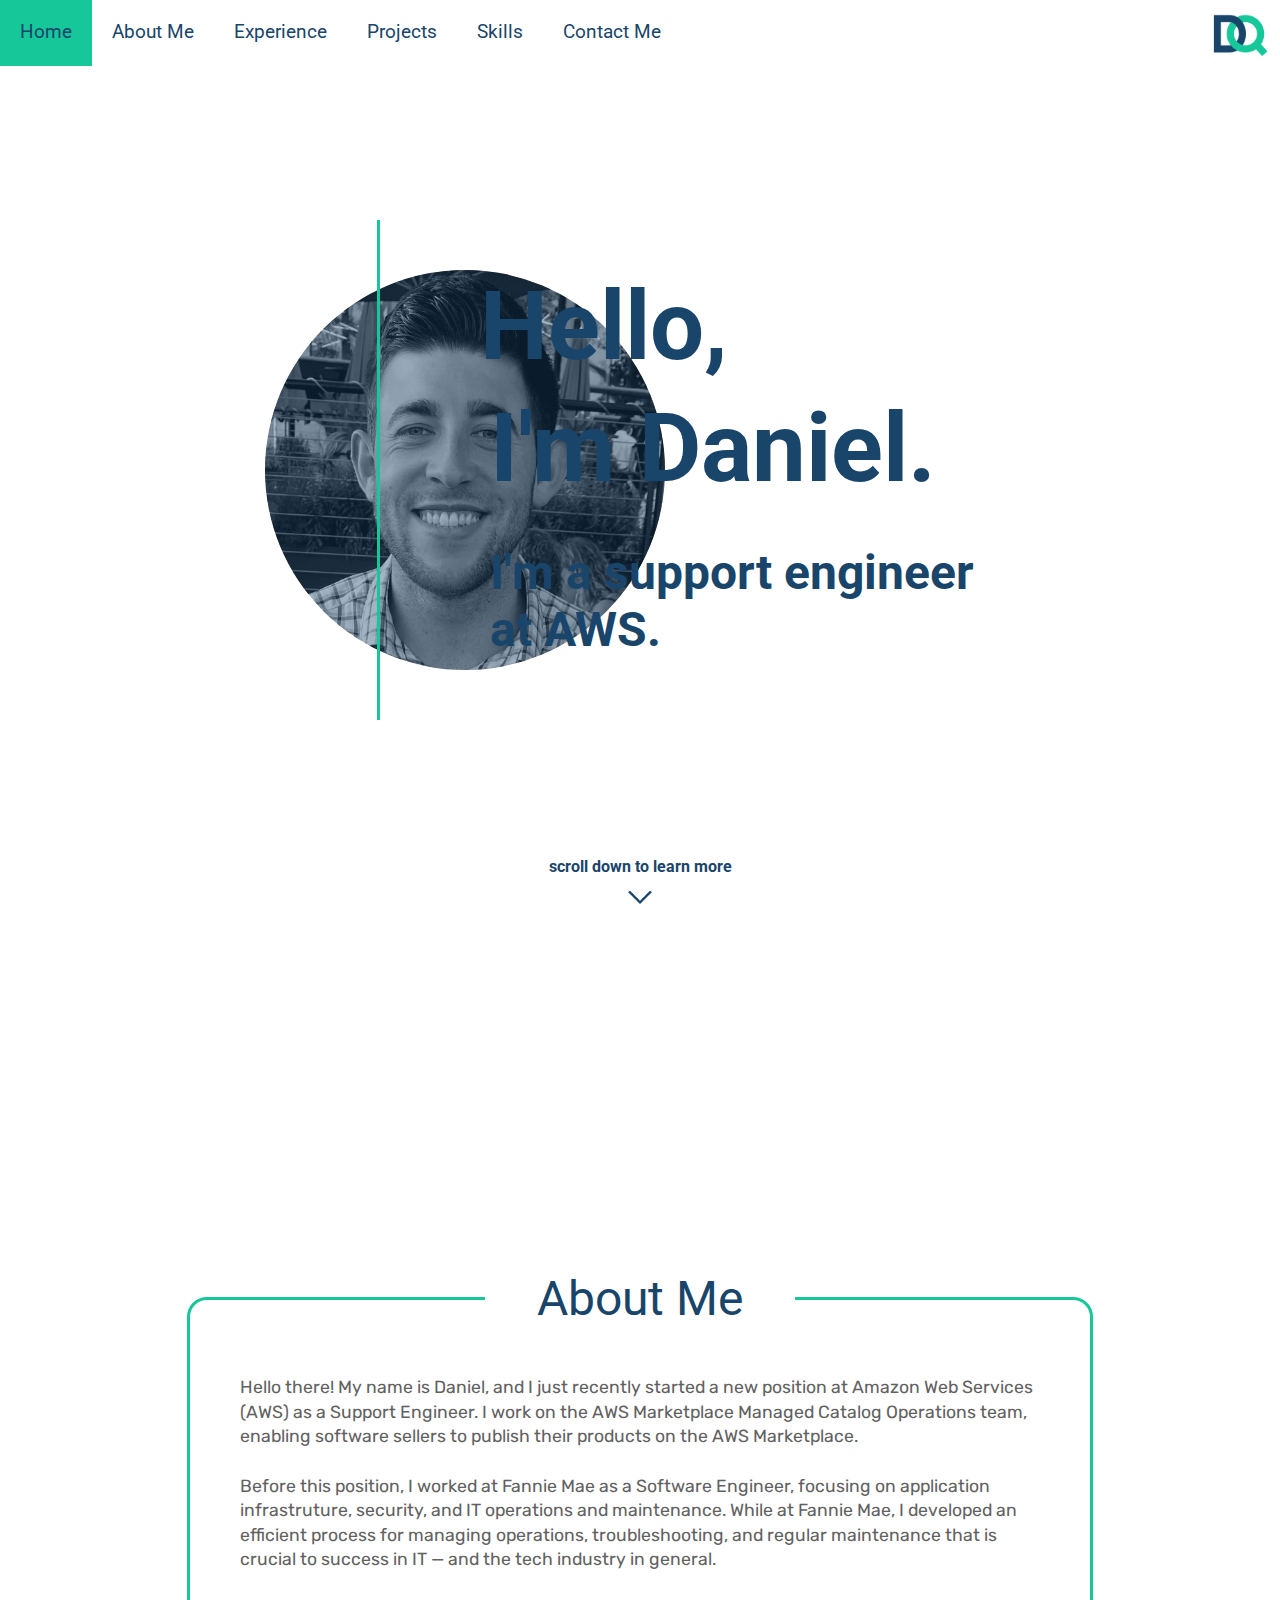
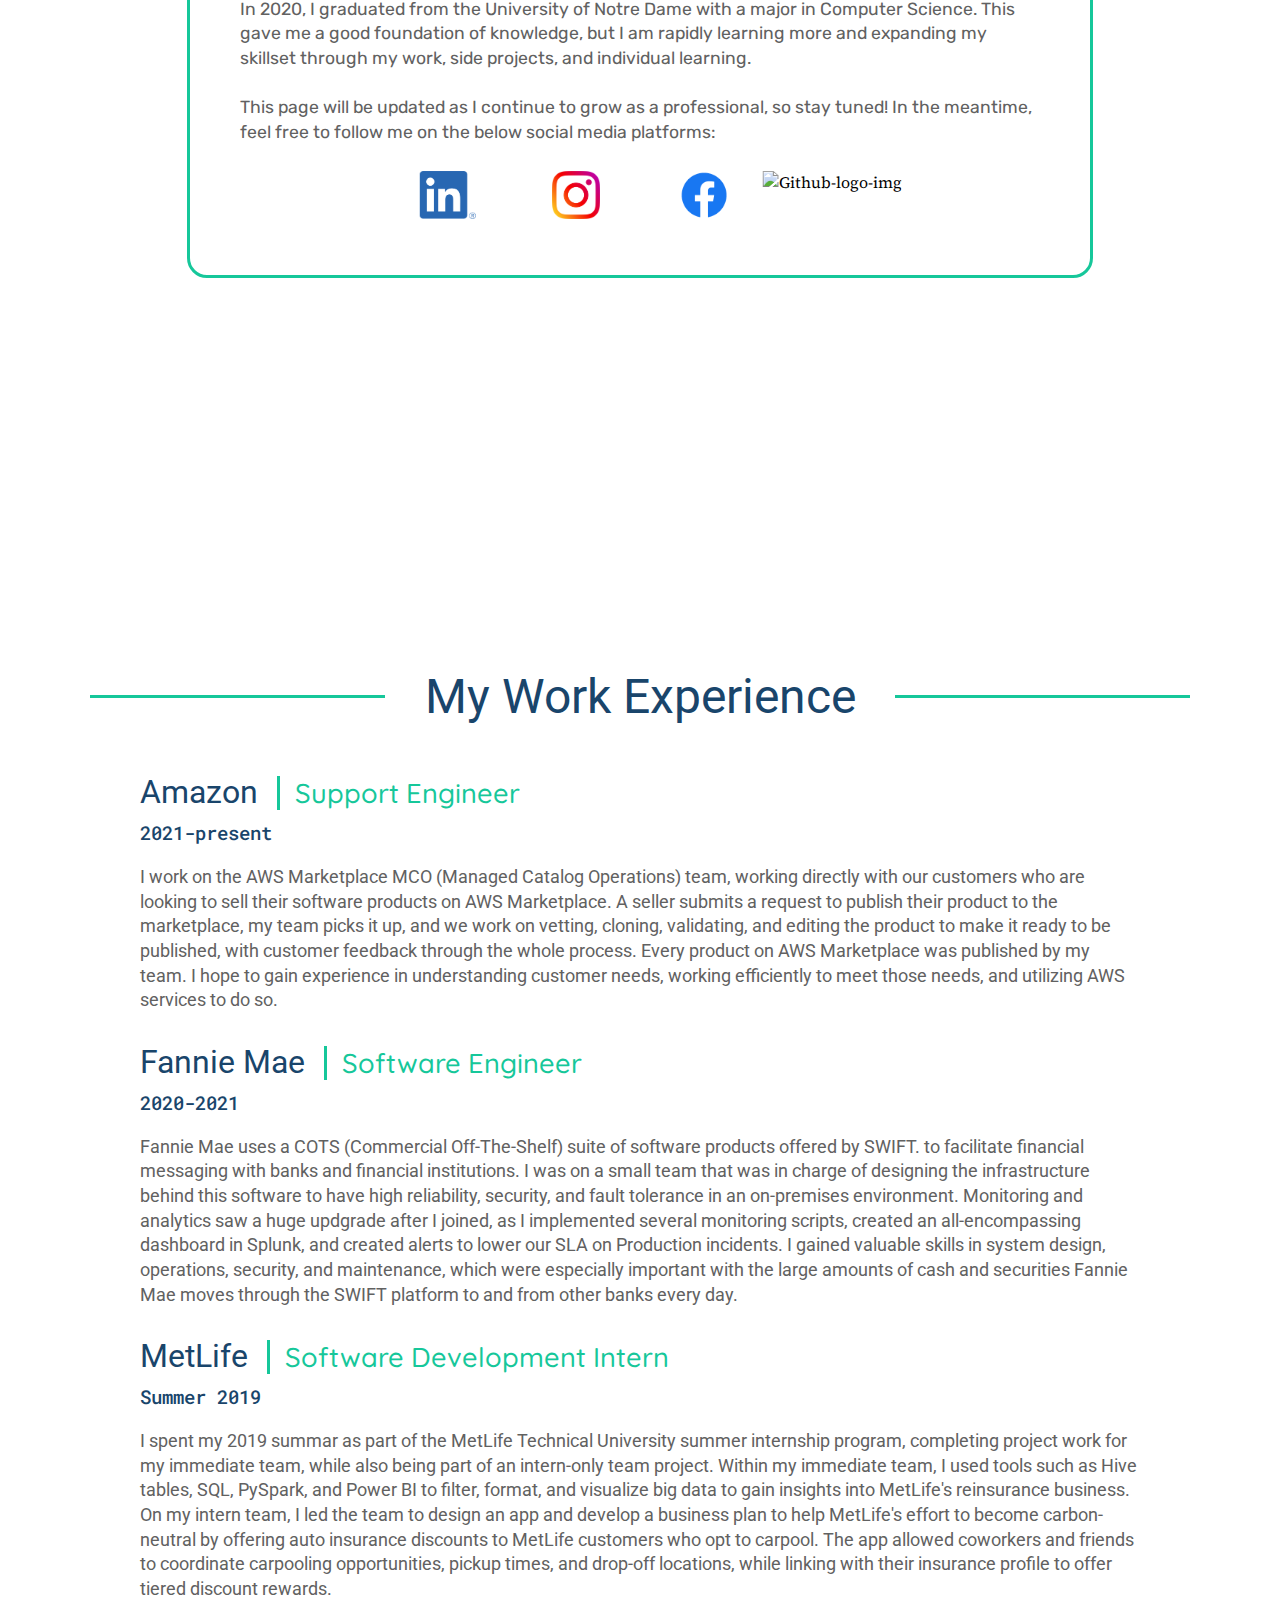
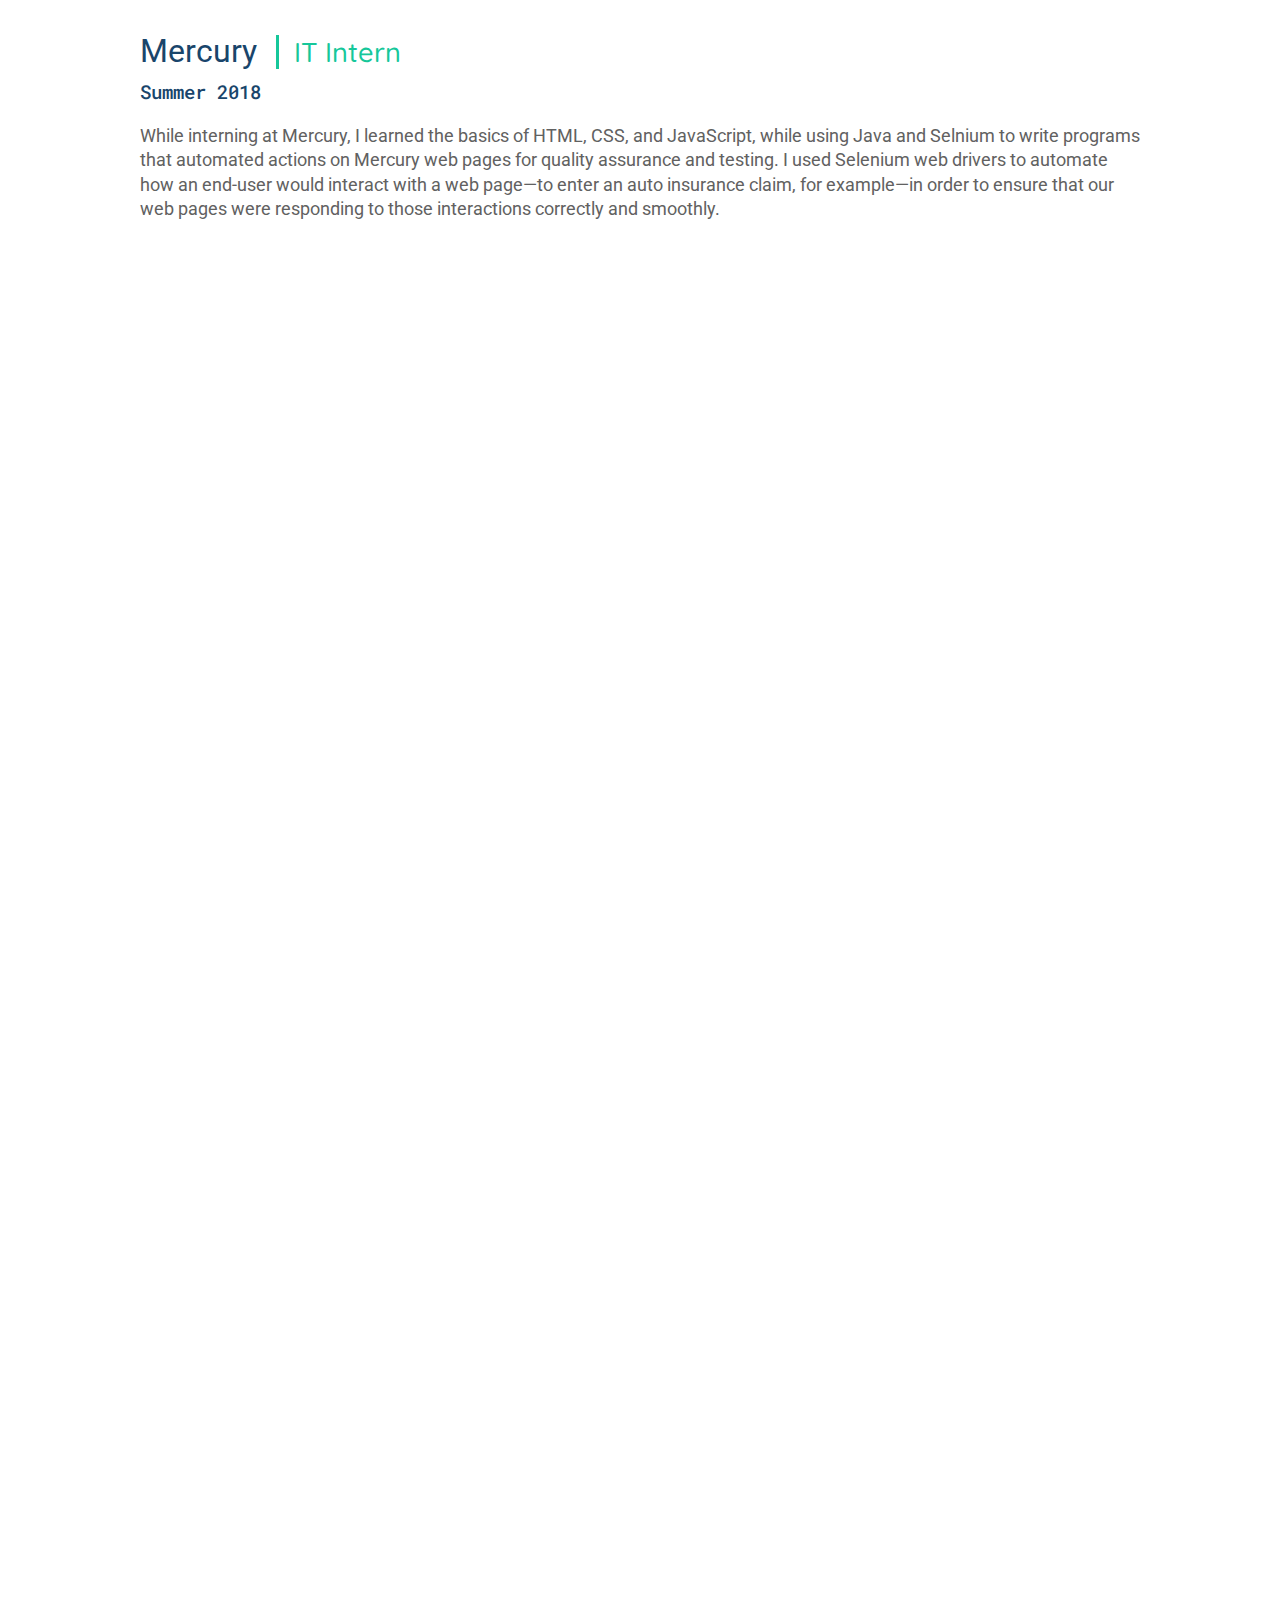
==== index.html @ e195ff1b "Updated website look" ====
<!DOCTYPE html>
<html lang="en" dir="ltr">

<head>
  <meta charset="utf-8">
  <title>Daniel Quinn - My Personal Site</title>
  <link rel="stylesheet" href="css/styles.css">
  <link rel="icon" href="favicon/favicon.ico">
  <link rel="preconnect" href="https://fonts.googleapis.com">
  <link rel="preconnect" href="https://fonts.gstatic.com" crossorigin>
  <link href="https://fonts.googleapis.com/css2?family=Quicksand:wght@300;400;500;600;700&family=Roboto+Mono:wght@300;400&family=Roboto:wght@100;300;400;500;700&family=Rubik:wght@300;400;500&family=Source+Serif+Pro:wght@300;400;600;700&display=swap"
    rel="stylesheet">
</head>

<body>
  <div class="nav-menu-div">
    <ul class="nav-menu-list">
      <li class="menu-option active"><a href="#home" class="menu-option-text">Home</a></li>
      <li class="menu-option"><a href="#about-me" class="menu-option-text">About Me</a></li>
      <li class="menu-option"><a href="#experience" class="menu-option-text">Experience</a></li>
      <li class="menu-option"><a href="#projects" class="menu-option-text">Projects</a></li>
      <li class="menu-option"><a href="#skills" class="menu-option-text">Skills</a></li>
      <li class="menu-option"><a href="#contact-me" class="menu-option-text">Contact Me</a></li>
      <li class="menu-logo"><img class="dq-logo-img" src="images/dq-logo.png" alt="DQ-logo-img"></li>
    </ul>
  </div>
  <div id="home" class="start-page">
    <div class="profile">
      <img class="profile-img" src="images/profile-pic.jpg" alt="">
      <div class="profile-top">
      </div>
    </div>
    <div class="intro">
      <h1 class="intro-heading-hello">Hello,</h1>
      <h1 class="intro-heading-name">I'm Daniel.</h1>
      <h2 class="intro-welcome">I'm a support engineer at AWS.</h2>
    </div>
    <div class="learn-more">
      <h3 class="scroll-down">scroll down to learn more</h2>
        <img class="scroll-down-arrow" src="images/down-arrow.png" alt="scroll-down-arrow-img">
    </div>
  </div>
  <div id="about-me">
    <h2 class="about-me-heading">About Me</h2>
    <p class="about-me-text">Hello there! My name is Daniel, and I just recently started a
      new position at Amazon Web Services (AWS) as a Support Engineer. I work on the AWS Marketplace Managed
      Catalog Operations team, enabling software sellers to publish their products on the AWS Marketplace.
      <br> <br> Before this position, I worked at Fannie Mae as a Software Engineer, focusing on application
      infrastruture, security, and IT operations and maintenance. While at Fannie Mae, I developed an
      efficient process for managing operations, troubleshooting, and regular maintenance
      that is crucial to success in IT &#8212; and the tech industry in general. <br><br> In 2020, I
      graduated from the University of Notre Dame with a major in Computer Science. This gave me a good foundation of knowledge, but I am rapidly learning
      more and expanding my skillset through my work, side projects, and individual learning. <br><br>This page
      will be updated as I continue to grow as a professional, so stay tuned! In the meantime, feel free to
      follow me on the below social media platforms: <br><br> </p>
    <img class="about-me-linkedin" src="images/LinkedIn.png" alt="linkedin-logo-img">
    <img class="about-me-instagram" src="images/Instagram.png" alt="Instagram-logo-img">
    <img class="about-me-facebook" src="images/Facebook.png" alt="Facebook-logo-img">
    <img class="about-me-github" src="images/Github.png" alt="Github-logo-img">

  </div>
  <div id="experience">
    <h2 class="experience-heading">My Work Experience</h2>
    <ul class="experience-text">
      <li class="experience-item">
        <div class="experience-aws">
          <h3 class="experience-company">Amazon</h3>
          <h4 class="experience-position">Support Engineer</h4>
          <h5 class="experience-years">2021-present</h5>
          <p class="experience-desc">I work on the AWS Marketplace MCO (Managed Catalog Operations) team,
            working directly with our customers who are looking to sell their software
            products on AWS Marketplace. A seller submits a request to publish their
            product to the marketplace, my team picks it up, and we work on vetting,
            cloning, validating, and editing the product to make it ready to be published, with
            customer feedback through the whole process. Every product on AWS Marketplace
            was published by my team. I hope to gain experience in understanding customer
            needs, working efficiently to meet those needs, and utilizing AWS services to do so.</p>
        </div>
      </li>
      <li class="experience-item">
        <div class="experience-fm">
          <h3 class="experience-company">Fannie Mae</h3>
          <h4 class="experience-position">Software Engineer</h4>
          <h5 class="experience-years">2020-2021</h5>
          <p class="experience-desc">Fannie Mae uses a COTS (Commercial Off-The-Shelf) suite of software
            products offered by SWIFT. to facilitate financial messaging with
            banks and financial institutions. I was on a small team that was in charge
            of designing the infrastructure behind this software to have high reliability,
            security, and fault tolerance in an on-premises environment. Monitoring and
            analytics saw a huge updgrade after I joined, as I implemented several monitoring
            scripts, created an all-encompassing dashboard in Splunk, and created alerts to
            lower our SLA on Production incidents. I gained valuable skills in system design,
            operations, security, and maintenance, which were especially important with the
            large amounts of cash and securities Fannie Mae moves through the SWIFT platform
            to and from other banks every day. </p>
        </div>
      </li>
      <li class="experience-item">
        <div class="experience-metlife">
          <h3 class="experience-company">MetLife</h3>
          <h4 class="experience-position">Software Development Intern</h4>
          <h5 class="experience-years">Summer 2019</h5>
          <p class="experience-desc">I spent my 2019 summar as part of the MetLife
            Technical University summer internship program, completing project work
            for my immediate team, while also being part of an intern-only team project.
            Within my immediate team, I used tools such as Hive tables, SQL, PySpark,
            and Power BI to filter, format, and visualize big data to gain insights into
            MetLife's reinsurance business. On my intern team, I led the team to design
            an app and develop a business plan to help MetLife's effort to become carbon-neutral
            by offering auto insurance discounts to MetLife customers who opt to carpool. The
            app allowed coworkers and friends to coordinate carpooling opportunities,
            pickup times, and drop-off locations, while linking with their insurance profile
            to offer tiered discount rewards. </p>
        </div>
      </li>
      <li class="experience-item">
        <div class="experience-mercury">
          <h3 class="experience-company">Mercury</h3>
          <h4 class="experience-position">IT Intern</h4>
          <h5 class="experience-years">Summer 2018</h5>
          <p class="experience-desc">While interning at Mercury, I learned the basics
          of HTML, CSS, and JavaScript, while using Java and Selnium to write programs
          that automated actions on Mercury web pages for quality assurance and testing.
          I used Selenium web drivers to automate how an end-user would interact with a
          web page&#8212;to enter an auto insurance claim, for example&#8212;in order to ensure that
          our web pages were responding to those interactions correctly and smoothly.</p>
        </div>
      </li>
    </ul>
  </div>
  <div id="projects">
    <h2 class="projects-heading">Projects</h2>
  </div>
  <div id="skills">
    <h2 class="skills-heading">Skills</h2>
  </div>
  <div id="contact-me">
    <h2 class="contact-me-heading">Contact Me</h2>
  </div>
</body>

</html>
---- css/styles.css ----
html {
  scroll-behavior: smooth
}

body {
  background-color: #FFFFFF;
  font-family: 'Quicksand', sans-serif;
  font-family: 'Roboto', sans-serif;
  font-family: 'Roboto Mono', monospace;
  font-family: 'Rubik', sans-serif;
  font-family: 'Source Serif Pro', serif;
  margin: 0;
  padding: 0;
  width: 100%;
}

h2 {
  font-family: 'Roboto', sans-serif;
}

.nav-menu-div {
  background-color: #FFFFFF;
  font-family: 'Roboto', sans-serif;
  margin: 0;
  padding: 0;
  position: fixed;
  width: 100%;
  z-index: 100;
}

.nav-menu-list {
  background-color: #FFFFFF;
  border: 0;
  float: left;
  margin: 0;
  overflow: hidden;
  padding: 0;
  text-align: left;
}

.menu-option {
  display: inline-block;
  float: left;
  list-style-type: none;
  text-align: center;
}

.menu-option-text {
  color: #19456B;
  display: inline-block;
  font-size: 1.2rem;
  font-weight: 400;
  margin: 0;
  padding: 20px;
  text-align: center;
  text-decoration: none;
}

.menu-option:hover {
  background-color: #16C79A;
  border-bottom-color: #16C79A;
  border-bottom-style: solid;
  border-bottom-width: 3px;
  cursor: pointer;
  margin: 0;
}

.active {
  border-bottom-color: #16C79A;
  border-bottom-style: solid;
  border-bottom-width: 3px;
}

.menu-logo {
  display: inline-block;
  margin: 0;
  padding: 0;
}

.dq-logo-img {
  height: 60px;
  position: absolute;
  right: 10px;
  top: 5px;
}

.start-page {
  background-color: #FFFFFF;
  height: 940px;
  overflow: hidden;
  position: relative;
  z-index: -1;
}

.profile {
  border-color: #FFFFFF;
  border-radius: 50%;
  border-style: solid;
  border-width: 5px;
  height: 400px;
  left: 260px;
  margin-right: 100px;
  overflow: hidden;
  position: absolute;
  top: 50%;
  transform: translate(0%, -50%);
  width: 400px;
}

.profile-img {
  background-color: #F8F1F1;
  bottom: 60px;
  filter: grayscale(100%);
  height: 1400px;
  position: relative;
  right: 340px;
  width: auto;
}

.profile-top {
  background-color: #19456B;
  border-radius: 50%;
  height: 400px;
  left: 0;
  opacity: 40%;
  overflow: hidden;
  position: absolute;
  top: 0;
  width: 400px;
}

.profile-top:hover div {
  background-color: #FFFFFF;
  cursor: pointer;
  opacity: 0%;
}

.intro {
  border-left-color: #16C79A;
  border-left-style: solid;
  border-left-style: solid;
  border-left-width: 3px;
  height: 500px;
  margin: auto;
  padding-left: 100px;
  position: absolute;
  right: 250px;
  text-align: left;
  top: 50%;
  transform: translate(0%, -50%);
  width: 550px;
}

.intro-heading-hello {
  color: #19456B;
  font-family: 'Roboto', sans-serif;
  font-size: 6rem;
  font-weight: 700;
  margin: auto;
  position: relative;
  top: 50px;
}

.intro-heading-name {
  color: #19456B;
  font-family: 'Roboto', sans-serif;
  font-size: 6rem;
  font-weight: 700;
  margin: 10px 10px auto 10px;
  position: relative;
  top: 50px;
}

.intro-welcome {
  color: #19456B;
  font-family: 'Roboto', sans-serif;
  font-size: 3rem;
  margin: 10px 10px 0px 10px;
  position: relative;
  top: 80px;
}

.learn-more {
  position: relative;
  top: 850px;
}

.scroll-down {
  color: #19456B;
  font-family: 'Roboto', sans-serif;
  font-size: 1rem;
  left: 50%;
  margin-right: -50%;
  position: absolute;
  transform: translate(-50%, -50%);
}

.scroll-down-arrow {
  left: 50%;
  margin-right: -50%;
  position: absolute;
  top: 50px;
  transform: translate(-50%, -50%);
  width: 50px;
}

#about-me {
  background-color: #FFFFFF;
  height: auto;
  margin: 0;
  margin-top: 200px;
  padding-top: 100px;
  padding-bottom: 200px;
  position: relative;
  width: 100%;
}

.about-me-heading {
  background-color: #FFFFFF;
  border-color: #FFFFFF;
  border-radius: 30px;
  border-style: solid;
  border-width: 20px;
  color: #19456B;
  font-size: 3rem;
  font-weight: 400;
  left: 50%;
  margin: 0;
  padding: 10px;
  position: relative;
  text-align: center;
  transform: translate(-50%, 0%);
  width: 250px;
  z-index: 1;
}

.about-me-text {
  background-color: #FFFFFF;
  border-color: #16C79A;
  border-radius: 20px;
  border-style: solid;
  border-width: 3px;
  bottom: 60px;
  color: #616161;
  font-family: 'Rubik', sans-serif;
  font-size: 1.1rem;
  height: 450px;
  left: 50%;
  line-height: 1.4;
  margin: 0;
  padding: 75px 50px 50px 50px;
  position: relative;
  transform: translate(-50%, 0%);
  width: 800px;
}

.about-me-linkedin {
  height: 48px;
  position: absolute;
  left: 35%;
  bottom: 295px;
  transform: translate(-50%, -50%);
}

.about-me-instagram {
  height: 48px;
  position: absolute;
  left: 45%;
  bottom: 295px;
  transform: translate(-50%, -50%);
}

.about-me-facebook {
  height: 48px;
  position: absolute;
  left: 55%;
  bottom: 295px;
  transform: translate(-50%, -50%);
}

.about-me-github {
  height: 48px;
  position: absolute;
  left: 65%;
  bottom: 295px;
  transform: translate(-50%, -50%);
}

#experience {
  background-color: #FFFFFF;
  height: auto;
  margin: 0;
  padding-top: 100px;
  position: relative;
  width: 100%;
}

.experience-heading {
  background-color: #FFFFFF;
  border-color: #FFFFFF;
  border-radius: 30px;
  border-style: solid;
  border-width: 20px;
  color: #19456B;
  font-size: 3rem;
  font-weight: 400;
  left: 50%;
  margin: 0;
  padding: 10px;
  position: relative;
  text-align: center;
  transform: translate(-50%, 0%);
  width: 450px;
  z-index: 1;
}

.experience-text {
  background-color: #FFFFFF;
  border-top-color: #16C79A;
  border-top-style: solid;
  border-top-width: 3px;
  bottom: 60px;
  height: auto;
  left: 50%;
  list-style-type: none;
  margin: 0;
  padding: 75px 50px 50px 50px;
  position: relative;
  transform: translate(-50%, 0%);
  width: 1000px;
}

.experience-item {
  background-color: #FFFFFF;
  display: inline-block;
  width: 1000px;
  margin: 0;
}

.experience-aws {
  display: inline-block;
  position: relative;
  width: 100%;
  margin: 0;
}

.experience-company {
  display: inline-block;
  font-family: 'Roboto', sans-serif;
  font-size: 2rem;
  font-weight: 400;
  color: #19456B;
  margin: 0;
}

.experience-position {
  display: inline-block;
  margin: 0;
  color: #16C79A;
  font-family: 'Quicksand', sans-serif;
  font-size: 1.7rem;
  font-weight: 500;
  margin: auto auto 10px 15px;
  padding-left: 15px;
  border-left-style: solid;
  border-left-color: #16C79A;
  border-left-width: 3px;
}

.experience-years {
  display: block;
  margin: 0;
  color: #19456B;
  font-family: 'Roboto Mono', monospace;
  font-size: 1.2rem;
  font-weight: 500;
}

.experience-desc {
  display: block;
  width: 100%;
  margin: 0;
  margin: 20px auto 30px auto;
  color: #616161;
  font-family: 'Roboto', sans-serif;
  font-size: 1.1rem;
  font-weight: 400;
  line-height: 1.4;
}

.experience-fm {
  display: inline-block;
  position: relative;
  width: 100%;
}

#projects {
  marging: 0;
  background-color: #FFFFFF;
  height: 800px;
  width: 100%;
}

.projects-heading {
  color: #FFFFFF;
  font-size: 4rem;
  font-weight: 300;
  margin: 0;
  padding-left: 50px;
  padding-top: 50px;
}

#skills {
  background-color: #FFFFFF;
  height: 800px;
  margin: 0;
  width: 100%;
}

.skills-heading {
  color: #FFFFFF;
  font-size: 4rem;
  font-weight: 300;
  margin: 0;
  padding-left: 50px;
  padding-top: 50px;
}

#contact-me {
  background-color: #FFFFFF;
  height: 800px;
  margin: 0;
  width: 100%;
}

.contact-me-heading {
  color: #FFFFFF;
  font-size: 4rem;
  font-weight: 300;
  margin: 0;
  padding-left: 50px;
  padding-top: 50px;
}
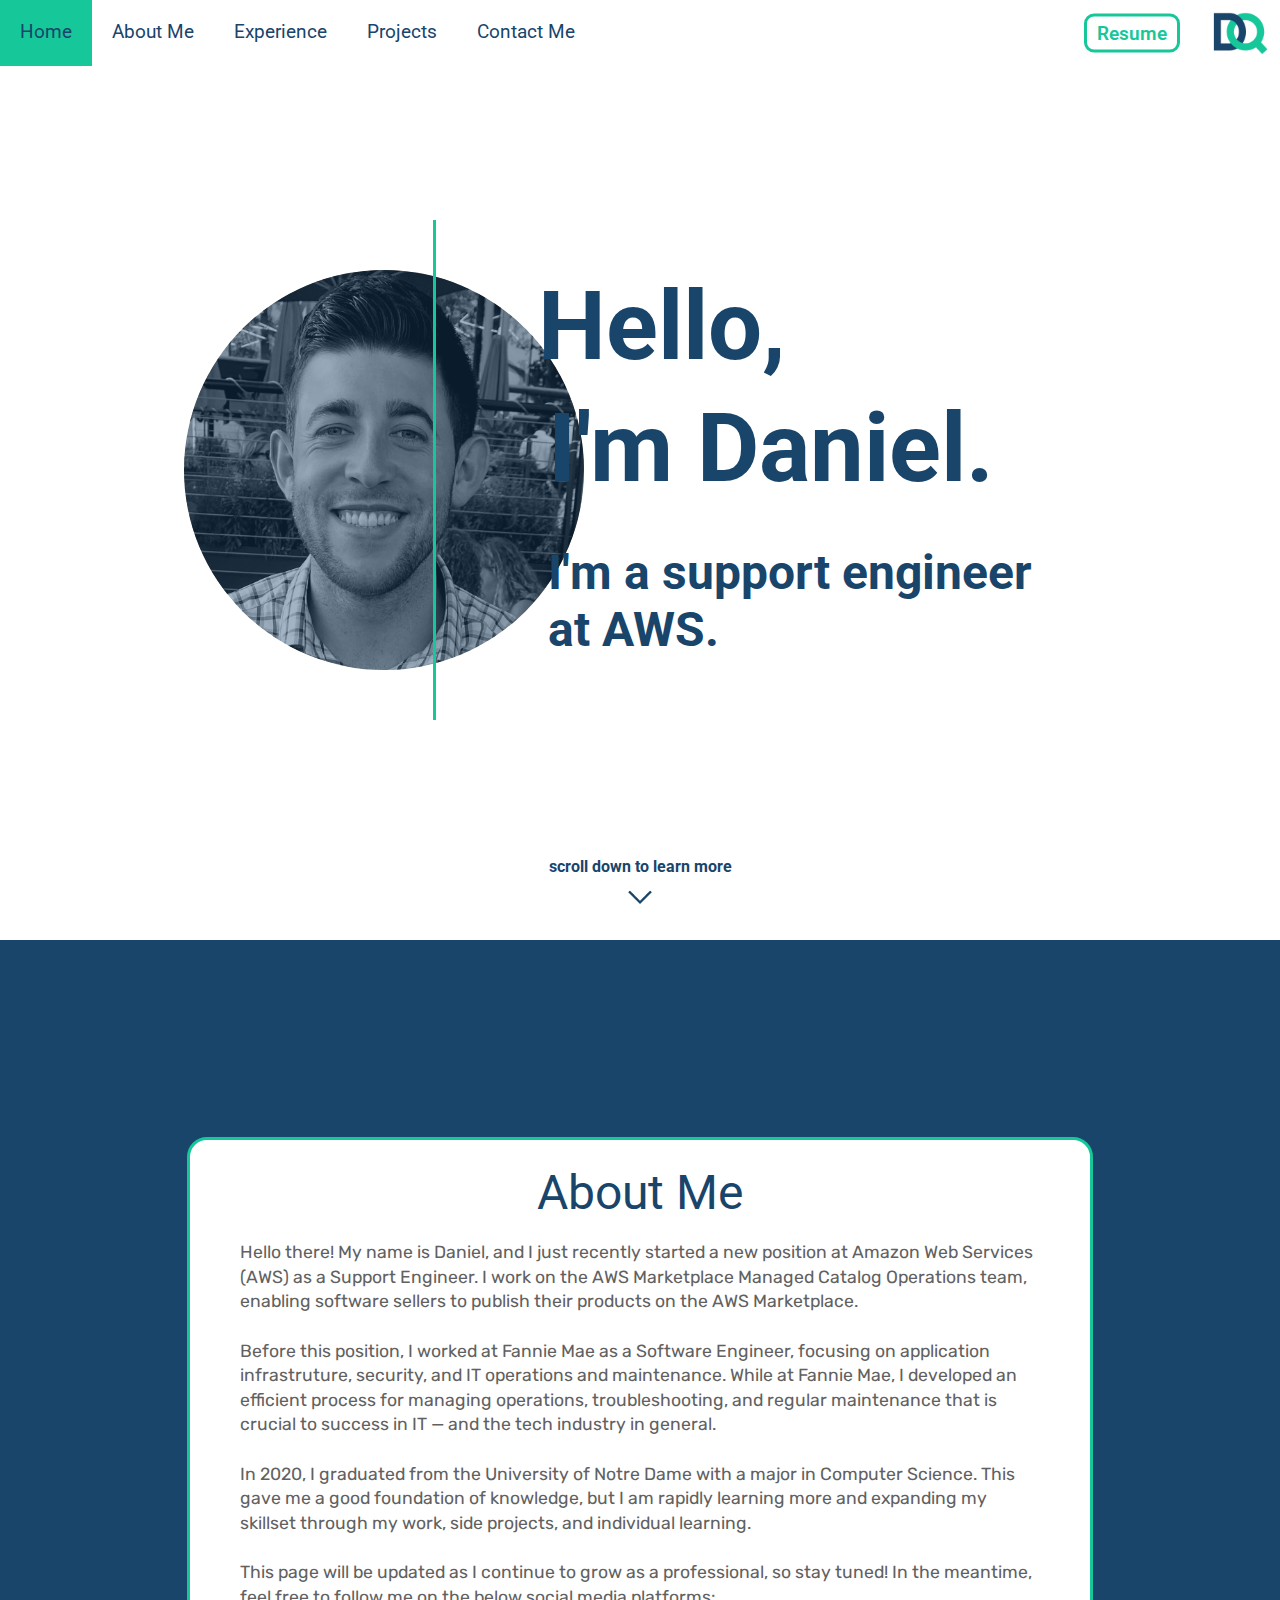
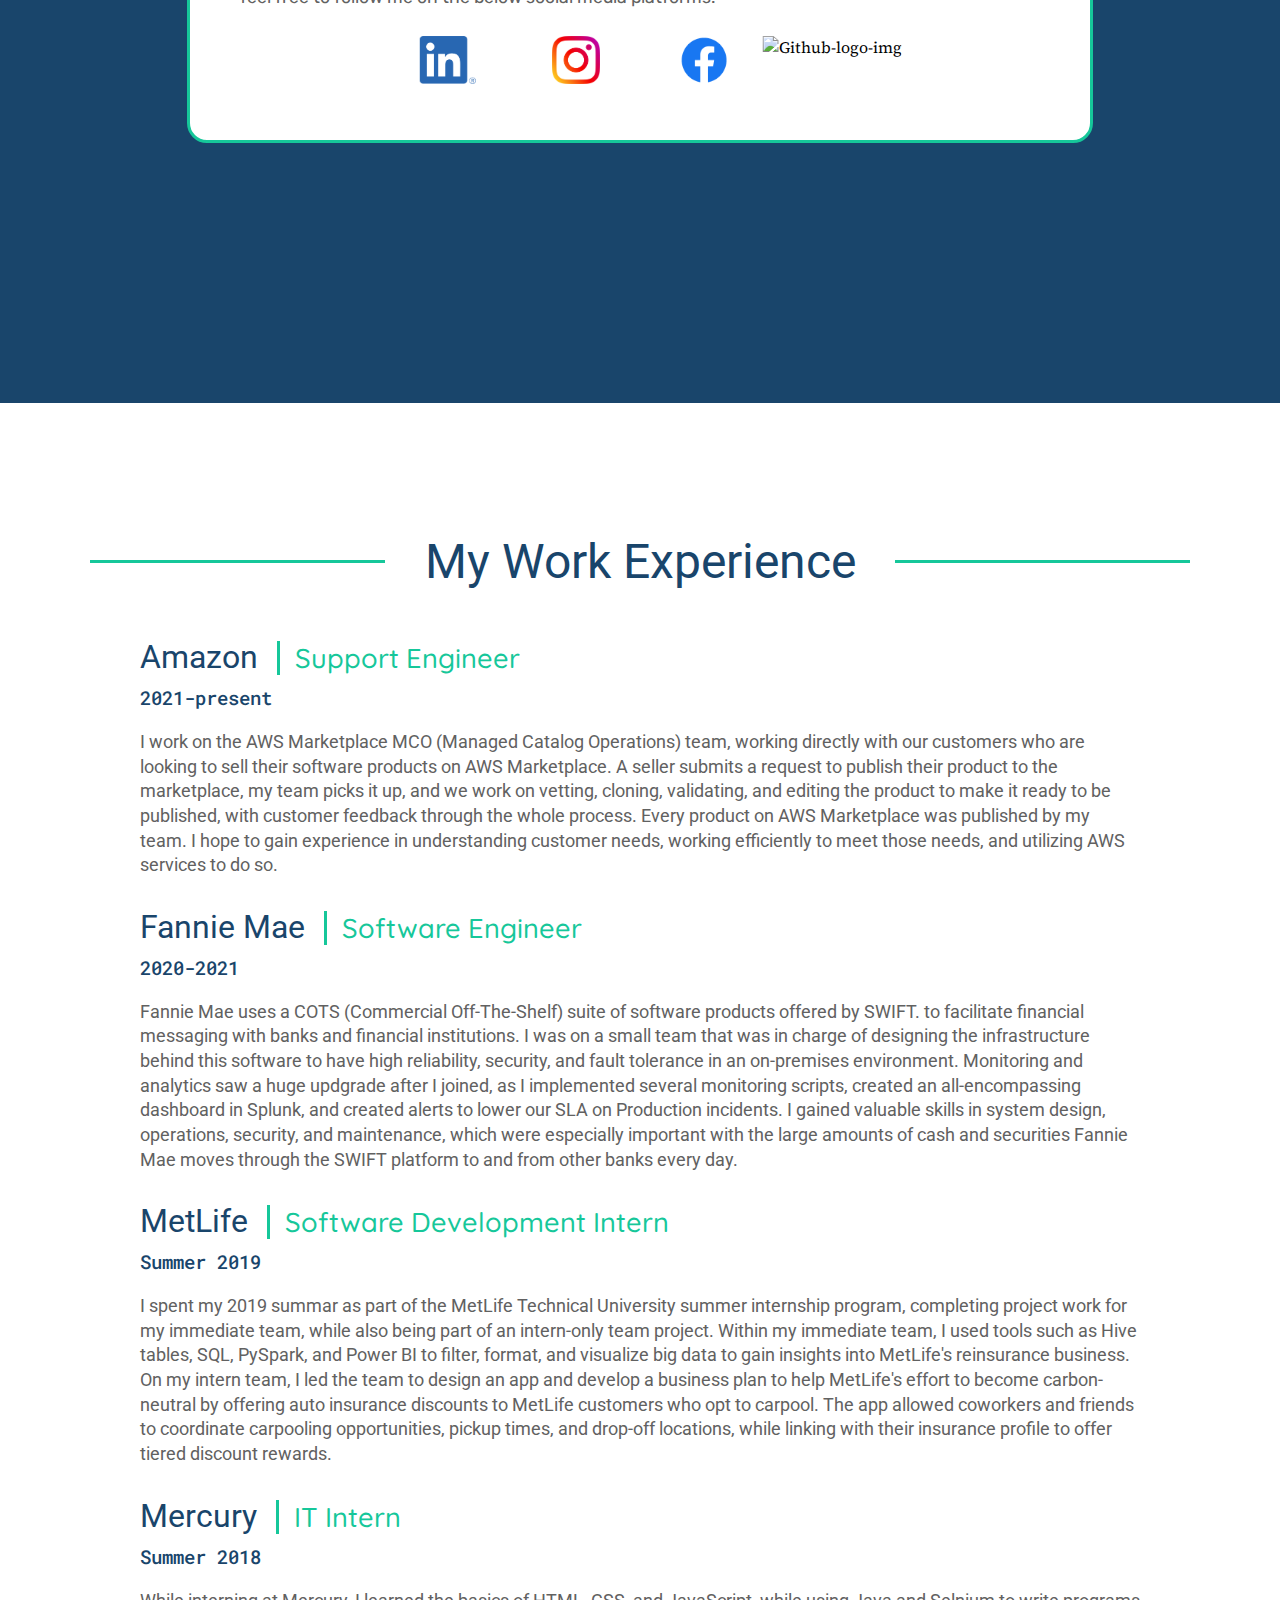
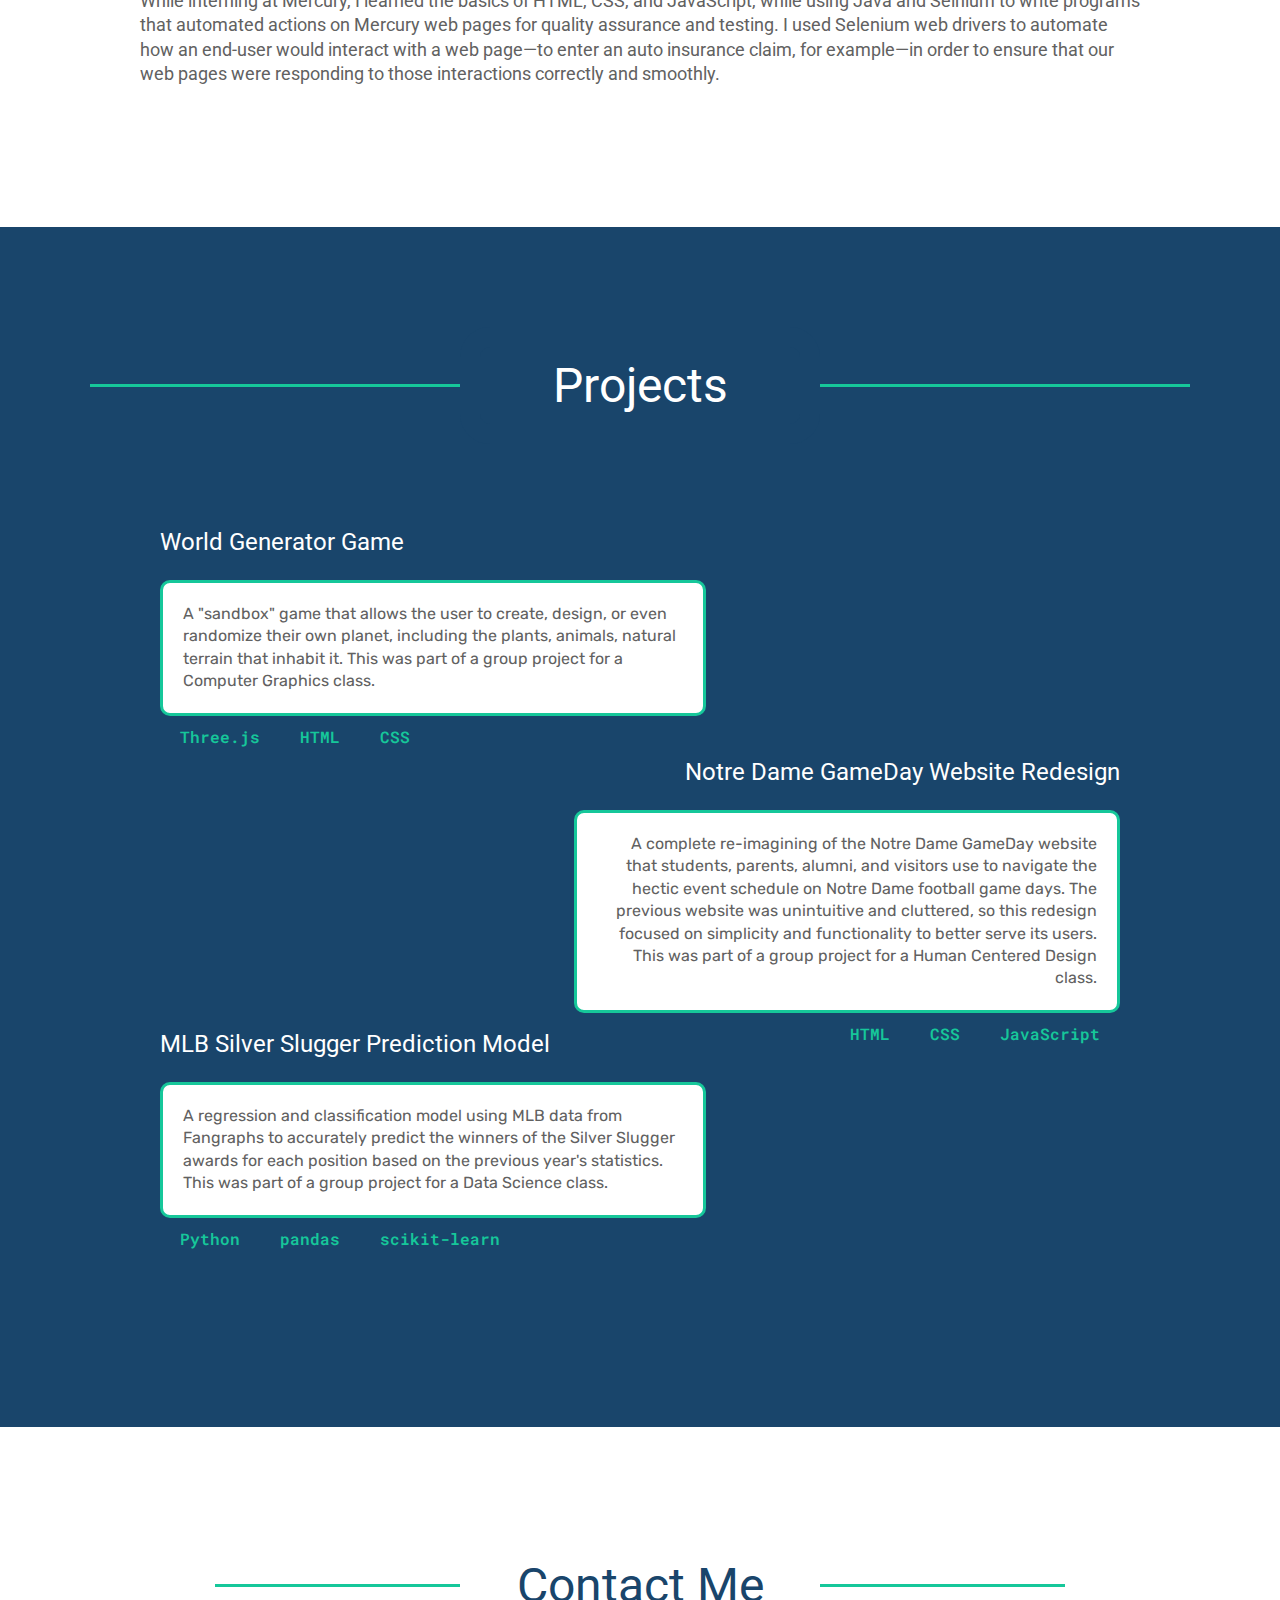
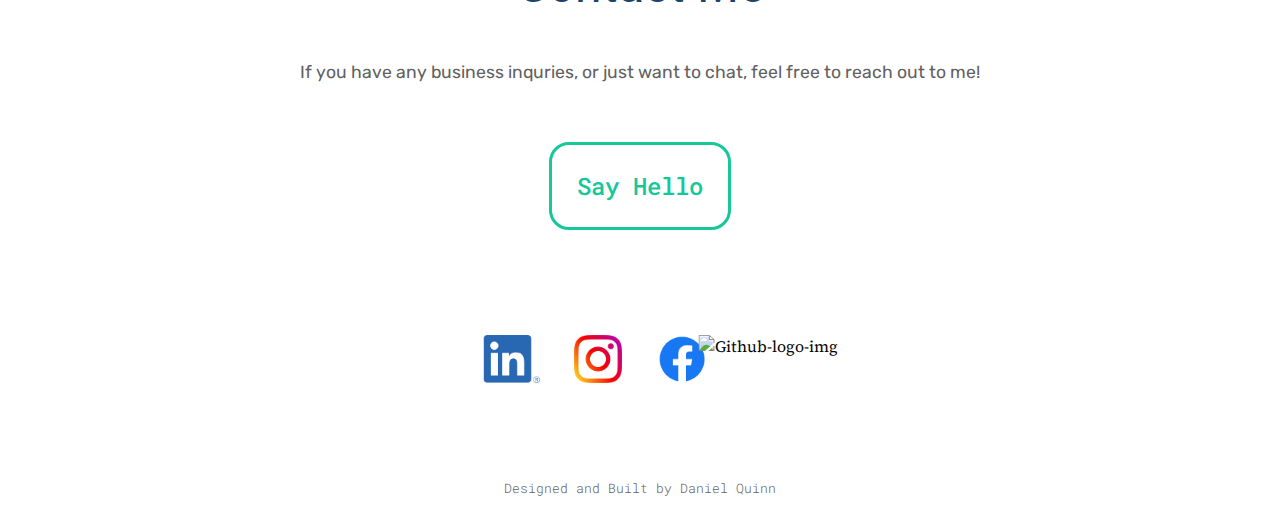
==== commit 282f7323: "Added Contact Me and Projects sections, deleted Skills tab, added Resume button" ====
--- a/index.html
+++ b/index.html
@@ -19,8 +19,8 @@
       <li class="menu-option"><a href="#about-me" class="menu-option-text">About Me</a></li>
       <li class="menu-option"><a href="#experience" class="menu-option-text">Experience</a></li>
       <li class="menu-option"><a href="#projects" class="menu-option-text">Projects</a></li>
-      <li class="menu-option"><a href="#skills" class="menu-option-text">Skills</a></li>
       <li class="menu-option"><a href="#contact-me" class="menu-option-text">Contact Me</a></li>
+      <li class="menu-button"><a href="resume.pdf" class="menu-resume">Resume</a></li>
       <li class="menu-logo"><img class="dq-logo-img" src="images/dq-logo.png" alt="DQ-logo-img"></li>
     </ul>
   </div>
@@ -130,12 +130,67 @@
   </div>
   <div id="projects">
     <h2 class="projects-heading">Projects</h2>
-  </div>
-  <div id="skills">
-    <h2 class="skills-heading">Skills</h2>
+    <ul class="projects-list">
+      <li class="project-item">
+        <div class="project-world">
+          <img class="project-preview"></img>
+          <h3 class="project-title">World Generator Game</h3>
+          <p class="project-desc">A "sandbox" game that allows
+          the user to create, design, or even randomize their own planet, including
+          the plants, animals, natural terrain that inhabit it. This was part of a
+          group project for a Computer Graphics class.</p>
+          <ul class="project-tech">
+            <li class="project-tech-item">Three.js</li>
+            <li class="project-tech-item">HTML</li>
+            <li class="project-tech-item">CSS</li>
+          </ul>
+        </div>
+      </li>
+      <li class="project-item">
+        <div class="project-nd-redesign">
+          <img class="project-preview"></img>
+          <h3 class="project-title">Notre Dame GameDay Website Redesign</h3>
+          <p class="project-desc">A complete re-imagining of the Notre Dame GameDay
+          website that students, parents, alumni, and visitors use to navigate the
+          hectic event schedule on Notre Dame football game days. The previous website
+          was unintuitive and cluttered, so this redesign focused on simplicity and
+          functionality to better serve its users. This was part of a group project
+          for a Human Centered Design class.</p>
+          <ul class="project-tech float-right">
+            <li class="project-tech-item">HTML</li>
+            <li class="project-tech-item">CSS</li>
+            <li class="project-tech-item">JavaScript</li>
+          </ul>
+        </div>
+      </li>
+      <li class="project-item">
+        <div class="project-mlb-ss">
+          <img class="project-preview"></img>
+          <h3 class="project-title">MLB Silver Slugger Prediction Model</h3>
+          <p class="project-desc">A regression and classification model using MLB
+          data from Fangraphs to accurately predict the winners of the Silver Slugger
+          awards for each position based on the previous year's statistics. This
+          was part of a group project for a Data Science class.</p>
+          <ul class="project-tech">
+            <li class="project-tech-item">Python</li>
+            <li class="project-tech-item">pandas</li>
+            <li class="project-tech-item">scikit-learn</li>
+          </ul>
+        </div>
+      </li>
+    </ul>
   </div>
   <div id="contact-me">
     <h2 class="contact-me-heading">Contact Me</h2>
+    <p class="contact-me-text">If you have any business inquries, or just want to chat, feel free to reach out to me!</p>
+    <form class="contact-me-email" action="mailto:daniel.quinn10@yahoo.com" method="post">
+      <button type="submit" class="contact-me-button" name="contact-me-submit">Say Hello</button>
+    </form>
+    <img class="contact-me-linkedin" src="images/LinkedIn.png" alt="linkedin-logo-img">
+    <img class="contact-me-instagram" src="images/Instagram.png" alt="Instagram-logo-img">
+    <img class="contact-me-facebook" src="images/Facebook.png" alt="Facebook-logo-img">
+    <img class="contact-me-github" src="images/Github.png" alt="Github-logo-img">
+    <p class="footnote">Designed and Built by Daniel Quinn</p>
   </div>
 </body>
 
--- a/css/styles.css
+++ b/css/styles.css
@@ -71,6 +71,43 @@
   border-bottom-width: 3px;
 }
 
+.menu-button {
+  display: inline-block;
+  float: left;
+  list-style-type: none;
+  position: absolute;
+  right: 100px;
+  text-align: center;
+  top: 50%;
+  transform: translate(-0%, -50%);
+
+}
+
+.menu-resume {
+  border-color: #16C79A;
+  border-radius: 10px;
+  border-style: solid;
+  border-width: 3px;
+  color: #16C79A;
+  display: inline-block;
+  font-size: 1.2rem;
+  font-weight: 600;
+  margin: 0;
+  padding: 5px 10px 5px 10px;
+  text-align: center;
+  text-decoration: none;
+}
+
+.menu-resume:hover {
+  background-color: #16C79A;
+  border-bottom-color: #16C79A;
+  border-bottom-style: solid;
+  border-bottom-width: 3px;
+  color: #FFFFFF;
+  cursor: pointer;
+  margin: 0;
+}
+
 .menu-logo {
   display: inline-block;
   margin: 0;
@@ -81,7 +118,8 @@
   height: 60px;
   position: absolute;
   right: 10px;
-  top: 5px;
+  top: 50%;
+  transform: translate(-0%, -50%);
 }
 
 .start-page {
@@ -98,12 +136,12 @@
   border-style: solid;
   border-width: 5px;
   height: 400px;
-  left: 260px;
+  left: 30%;
   margin-right: 100px;
   overflow: hidden;
   position: absolute;
   top: 50%;
-  transform: translate(0%, -50%);
+  transform: translate(-50%, -50%);
   width: 400px;
 }
 
@@ -142,9 +180,9 @@
   border-left-width: 3px;
   height: 500px;
   margin: auto;
-  padding-left: 100px;
-  position: absolute;
-  right: 250px;
+  padding-left: 8%;
+  position: absolute;
+  right: 15%;
   text-align: left;
   top: 50%;
   transform: translate(0%, -50%);
@@ -205,11 +243,10 @@
 }
 
 #about-me {
-  background-color: #FFFFFF;
+  background-color: #19456B;
   height: auto;
   margin: 0;
-  margin-top: 200px;
-  padding-top: 100px;
+  padding-top: 200px;
   padding-bottom: 200px;
   position: relative;
   width: 100%;
@@ -217,19 +254,15 @@
 
 .about-me-heading {
   background-color: #FFFFFF;
-  border-color: #FFFFFF;
-  border-radius: 30px;
-  border-style: solid;
-  border-width: 20px;
   color: #19456B;
   font-size: 3rem;
   font-weight: 400;
   left: 50%;
   margin: 0;
-  padding: 10px;
-  position: relative;
-  text-align: center;
-  transform: translate(-50%, 0%);
+  position: relative;
+  text-align: center;
+  top: 35px;
+  transform: translate(-50%, -20%);
   width: 250px;
   z-index: 1;
 }
@@ -248,7 +281,7 @@
   left: 50%;
   line-height: 1.4;
   margin: 0;
-  padding: 75px 50px 50px 50px;
+  padding: 100px 50px 50px 50px;
   position: relative;
   transform: translate(-50%, 0%);
   width: 800px;
@@ -395,49 +428,239 @@
 }
 
 #projects {
-  marging: 0;
-  background-color: #FFFFFF;
-  height: 800px;
+  margin: 0;
+  background-color: #19456B;
+  height: 1100px;
+  padding-top: 100px;
   width: 100%;
 }
 
 .projects-heading {
+  background-color: #19456B;
+  border-color: #19456B;
+  border-radius: 30px;
+  border-style: solid;
+  border-width: 20px;
   color: #FFFFFF;
-  font-size: 4rem;
+  font-size: 3rem;
+  font-weight: 400;
+  left: 50%;
+  margin: 0;
+  padding: 10px;
+  position: relative;
+  text-align: center;
+  transform: translate(-50%, 0%);
+  width: 300px;
+  z-index: 1;
+}
+
+.projects-list {
+  background-color: #19456B;
+  border-top-color: #16C79A;
+  border-top-style: solid;
+  border-top-width: 3px;
+  bottom: 60px;
+  height: auto;
+  left: 50%;
+  list-style-type: none;
+  margin: 0;
+  padding: 75px 50px 50px 50px;
+  position: relative;
+  transform: translate(-50%, 0%);
+  width: 1000px;
+}
+
+.project-item {
+  padding: 0;
+  margin: 20px;
+  position: relative;
+}
+
+.project-world {
+  text-align: left;
+  position: absolute;
+  left: 0;
+  top: 0;
+}
+
+.project-nd-redesign {
+  text-align: right;
+  position: absolute;
+  right: 0;
+  top: 230px;
+}
+
+.project-mlb-ss {
+  text-align: left;
+  position: absolute;
+  left: 0;
+  top: 502px;
+}
+
+.project-preview {
+
+}
+
+.project-title {
+  color: #FFFFFF;
+  font-family: 'Roboto', sans-serif;
+  font-size: 1.5rem;
+  font-weight: 400;
+}
+
+.project-desc {
+  background-color: #FFFFFF;
+  border-style: solid;
+  border-width: 3px;
+  border-color: #16C79A;
+  border-radius: 10px;
+  color: #616161;
+  font-family: 'Rubik', sans-serif;
+  line-height: 1.4;
+  margin: 0;
+  padding: 20px;
+  width: 500px;
+}
+
+.project-tech {
+  border: 0;
+  float: left;
+  margin: 0;
+  overflow: hidden;
+  padding: 0;
+  text-align: left;
+}
+
+.float-right {
+  float: right;
+}
+
+.project-tech-item {
+  display: inline-block;
+  float: left;
+  color: #16C79A;
+  font-family: 'Roboto Mono', monospace;
+  font-size: 1rem;
+  font-weight: 600;
+  margin: 0;
+  padding: 10px 20px 10px 20px;
+  text-align: center;
+}
+
+#contact-me {
+  background-color: #FFFFFF;
+  height: 600px;
+  margin: 0;
+  padding-top: 100px;
+  position: relative;
+  width: 100%;
+}
+
+.contact-me-heading {
+  background-color: #FFFFFF;
+  border-color: #FFFFFF;
+  border-radius: 30px;
+  border-style: solid;
+  border-width: 20px;
+  color: #19456B;
+  font-size: 3rem;
+  font-weight: 400;
+  left: 50%;
+  margin: 0;
+  padding: 10px;
+  position: relative;
+  text-align: center;
+  transform: translate(-50%, 0%);
+  width: 300px;
+  z-index: 1;
+}
+
+.contact-me-text {
+  background-color: #FFFFFF;
+  border-top-color: #16C79A;
+  border-top-style: solid;
+  border-top-width: 3px;
+  bottom: 60px;
+  color: #616161;
+  font-family: 'Rubik', sans-serif;
+  font-size: 1.1rem;
+  font-weight: 400;
+  height: auto;
+  left: 50%;
+  list-style-type: none;
+  margin: 0;
+  padding: 75px 50px 0 50px;
+  position: relative;
+  text-align: center;
+  transform: translate(-50%, 0%);
+  width: 750px;
+}
+
+.contact-me-email {
+}
+
+.contact-me-button {
+  background-color: #FFFFFF;
+  border-color: #16C79A;
+  border-style: solid;
+  border-radius: 20px;
+  border-width: 3px;
+  color: #16C79A;
+  font-family: 'Roboto Mono', monospace;
+  font-size: 1.5rem;
+  font-weight: 500;
+  left: 50%;
+  margin: 0;
+  padding: 25px 25px 25px 25px;
+  position: relative;
+  transform: translate(-50%, 0%);
+}
+
+.contact-me-button:hover {
+  background-color: #16C79A30;
+  cursor: pointer;
+}
+
+.contact-me-linkedin {
+  height: 48px;
+  position: absolute;
+  left: 40%;
+  bottom: 120px;
+  transform: translate(-50%, -50%);
+}
+
+.contact-me-instagram {
+  height: 48px;
+  position: absolute;
+  left: 46.7%;
+  bottom: 120px;
+  transform: translate(-50%, -50%);
+}
+
+.contact-me-facebook {
+  height: 48px;
+  position: absolute;
+  left: 53.3%;
+  bottom: 120px;
+  transform: translate(-50%, -50%);
+}
+
+.contact-me-github {
+  height: 48px;
+  position: absolute;
+  left: 60%;
+  bottom: 120px;
+  transform: translate(-50%, -50%);
+}
+
+.footnote {
+  font-family: 'Roboto Mono', monospace;
+  font-size: 0.8rem;
+  color: #616161;
   font-weight: 300;
-  margin: 0;
-  padding-left: 50px;
-  padding-top: 50px;
-}
-
-#skills {
-  background-color: #FFFFFF;
-  height: 800px;
-  margin: 0;
-  width: 100%;
-}
-
-.skills-heading {
-  color: #FFFFFF;
-  font-size: 4rem;
-  font-weight: 300;
-  margin: 0;
-  padding-left: 50px;
-  padding-top: 50px;
-}
-
-#contact-me {
-  background-color: #FFFFFF;
-  height: 800px;
-  margin: 0;
-  width: 100%;
-}
-
-.contact-me-heading {
-  color: #FFFFFF;
-  font-size: 4rem;
-  font-weight: 300;
-  margin: 0;
-  padding-left: 50px;
-  padding-top: 50px;
-}
+  text-align: center;
+  position: absolute;
+  bottom: 10px;
+  transform: translate(-50%, -50%);
+  left: 50%;
+}
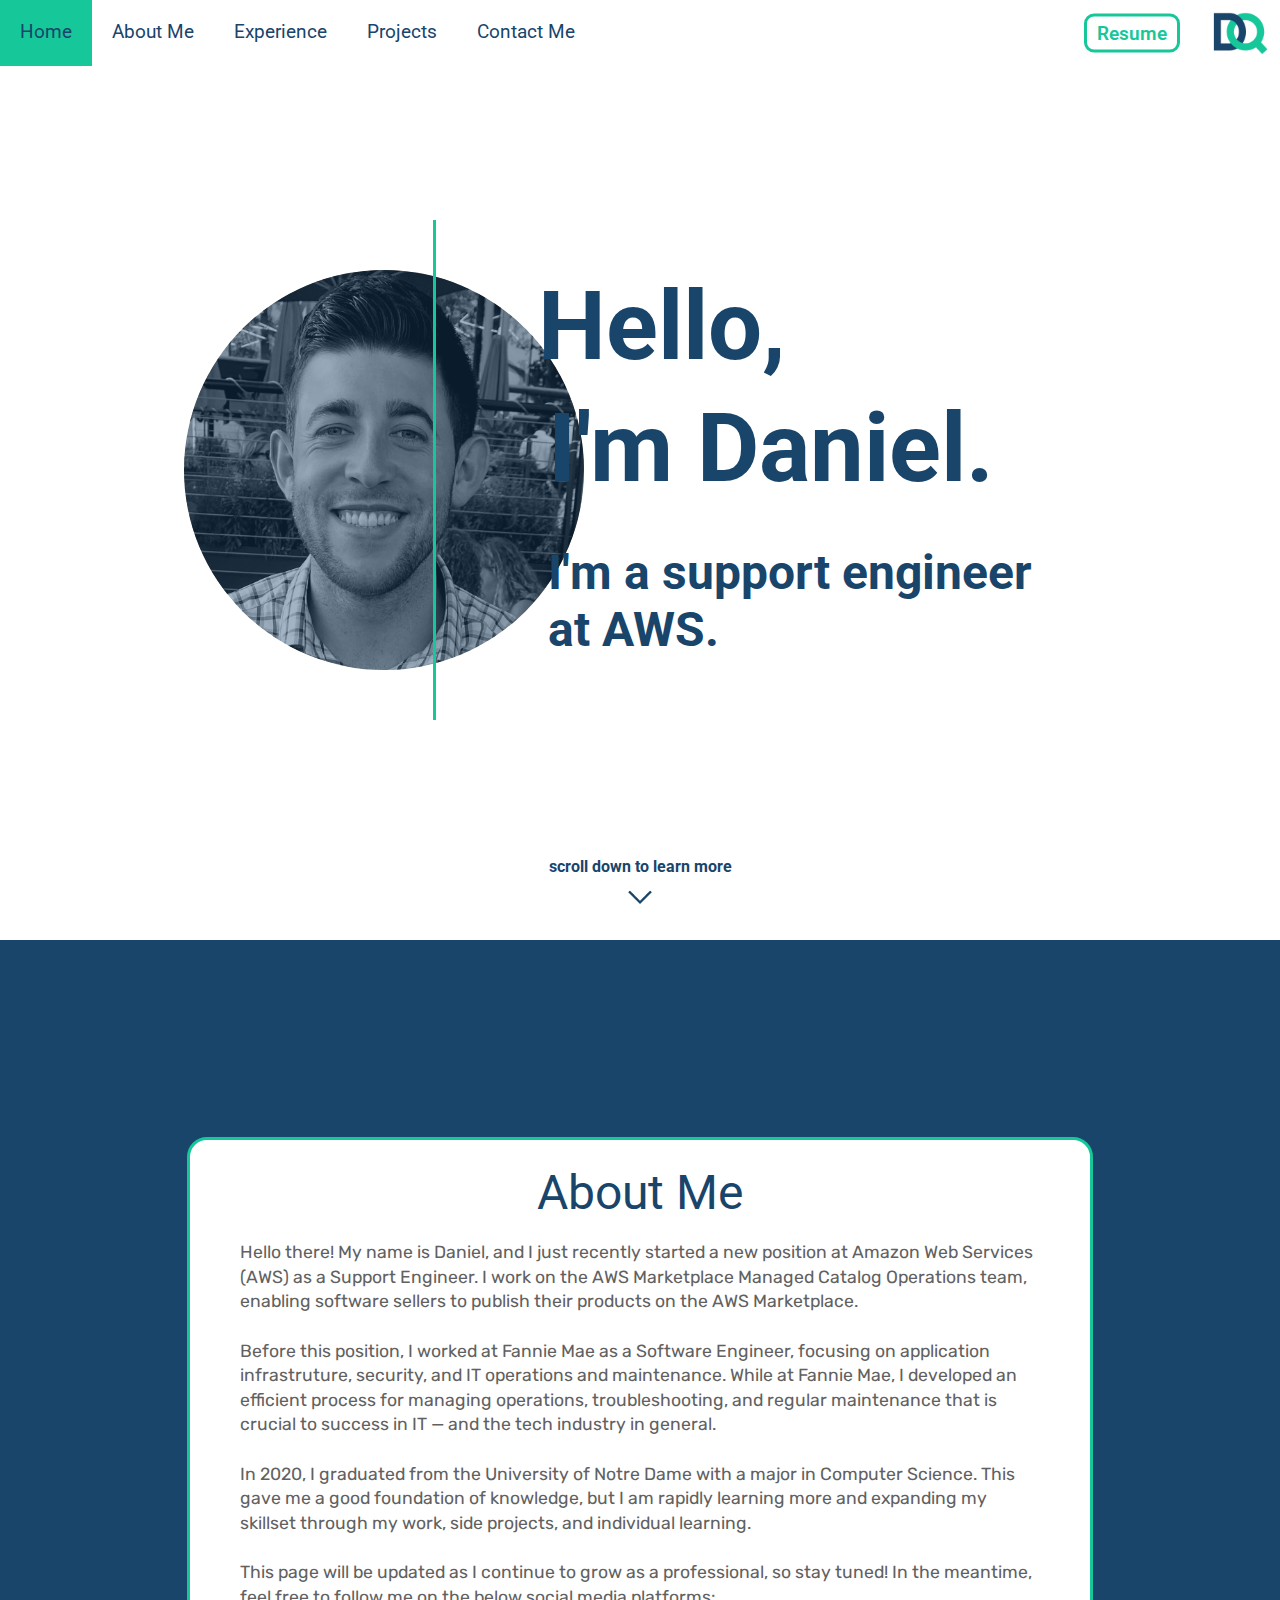
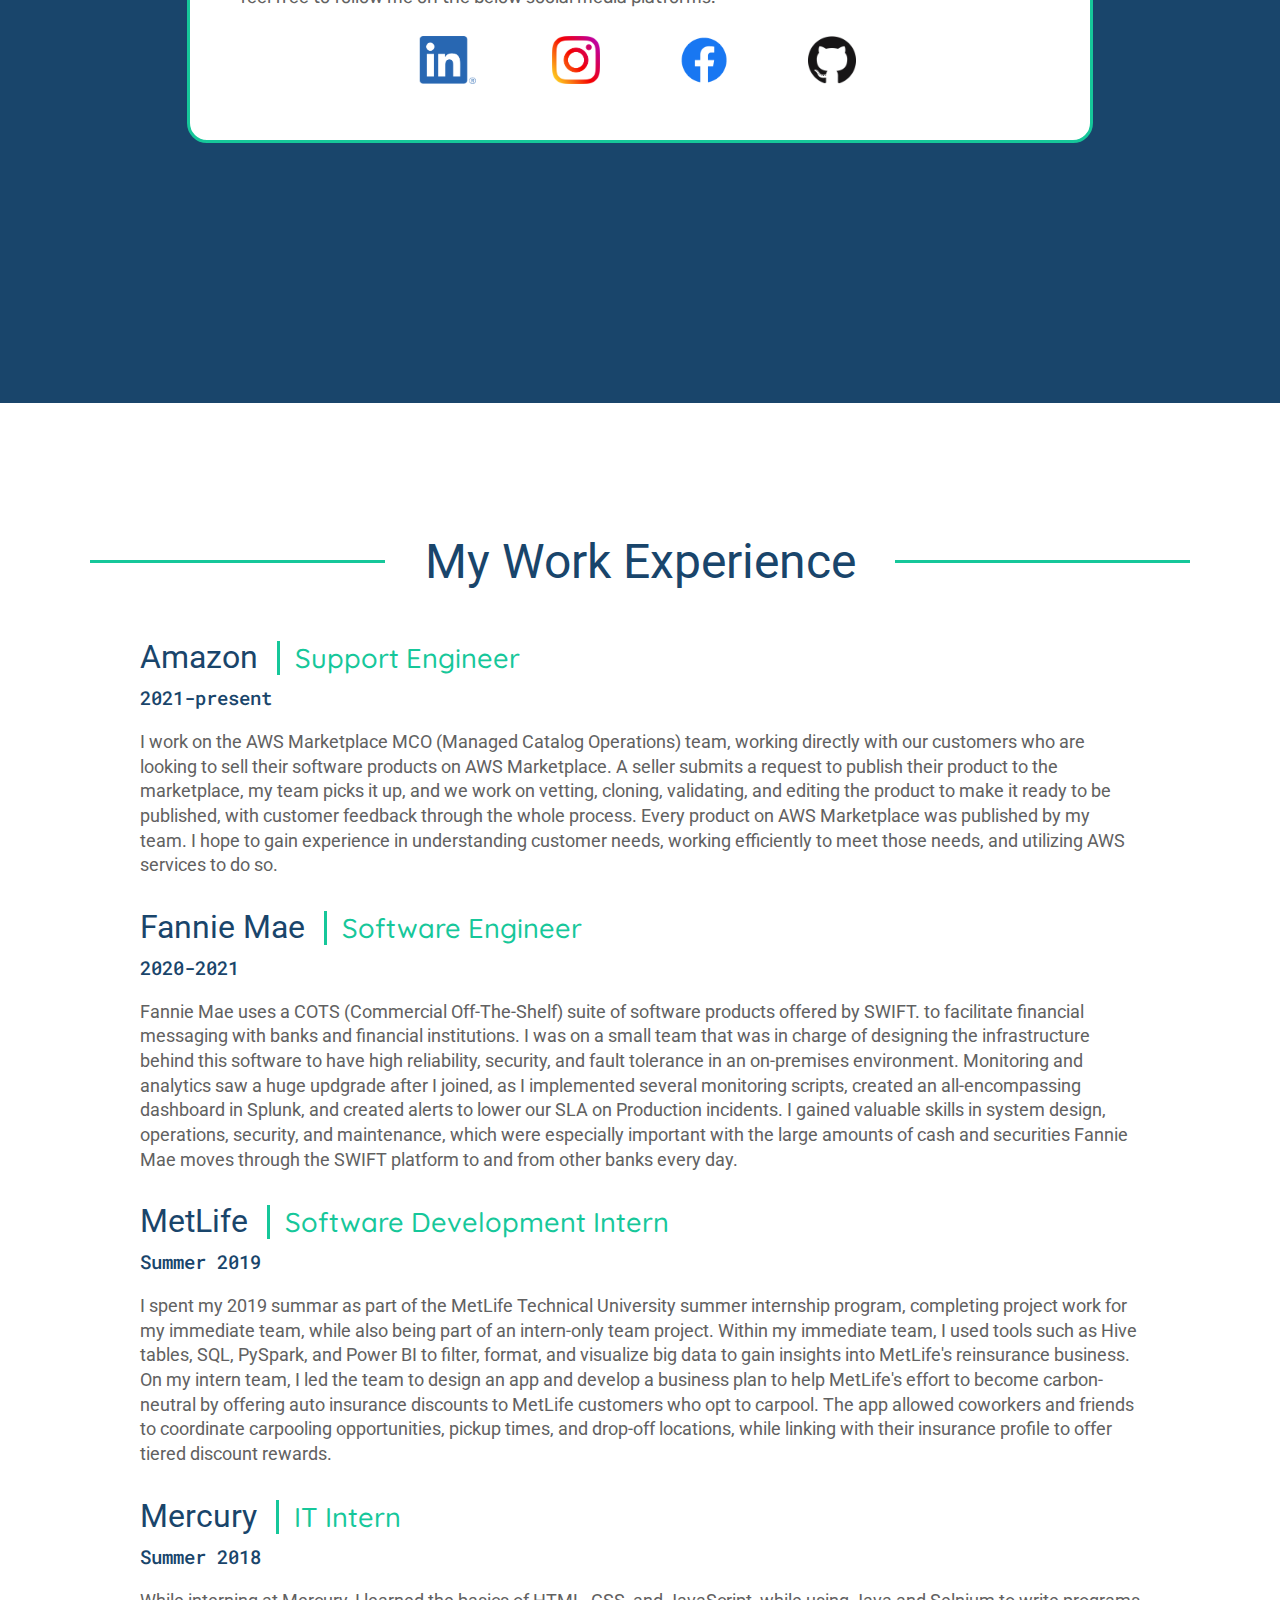
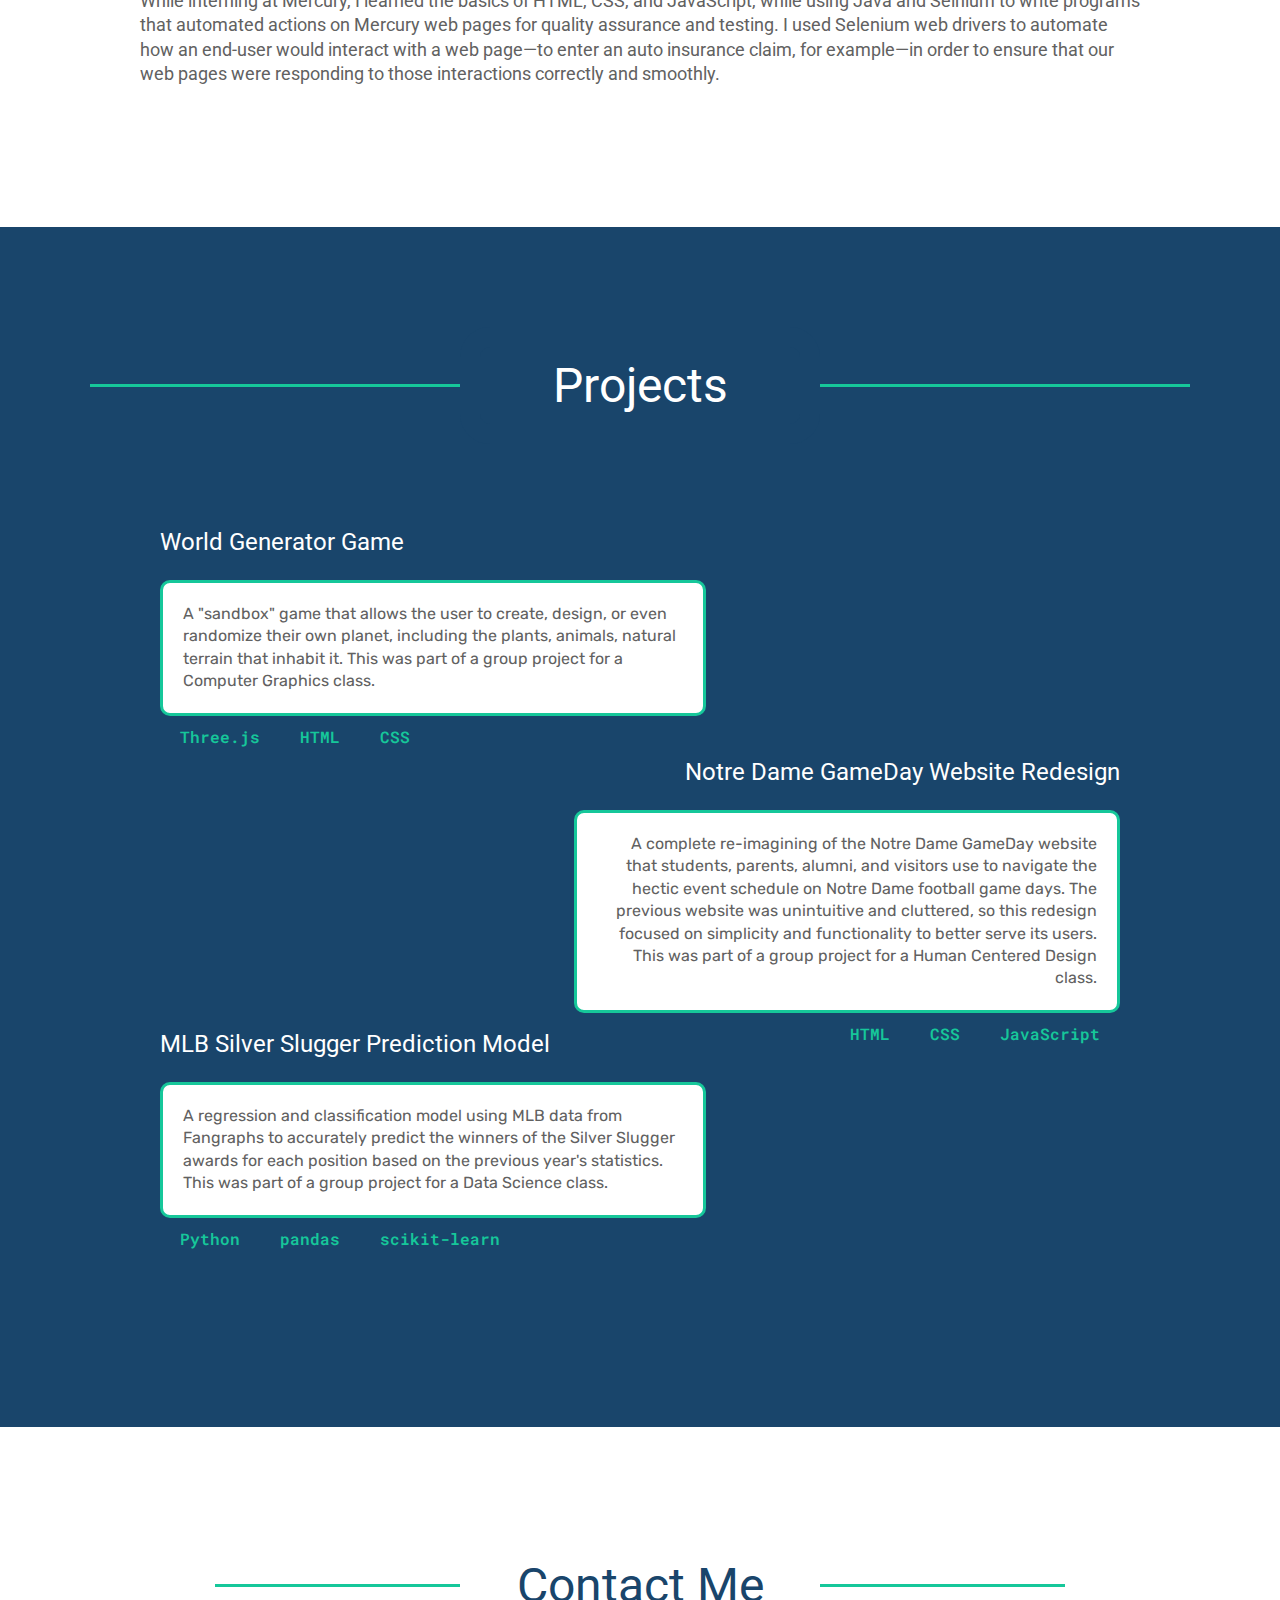
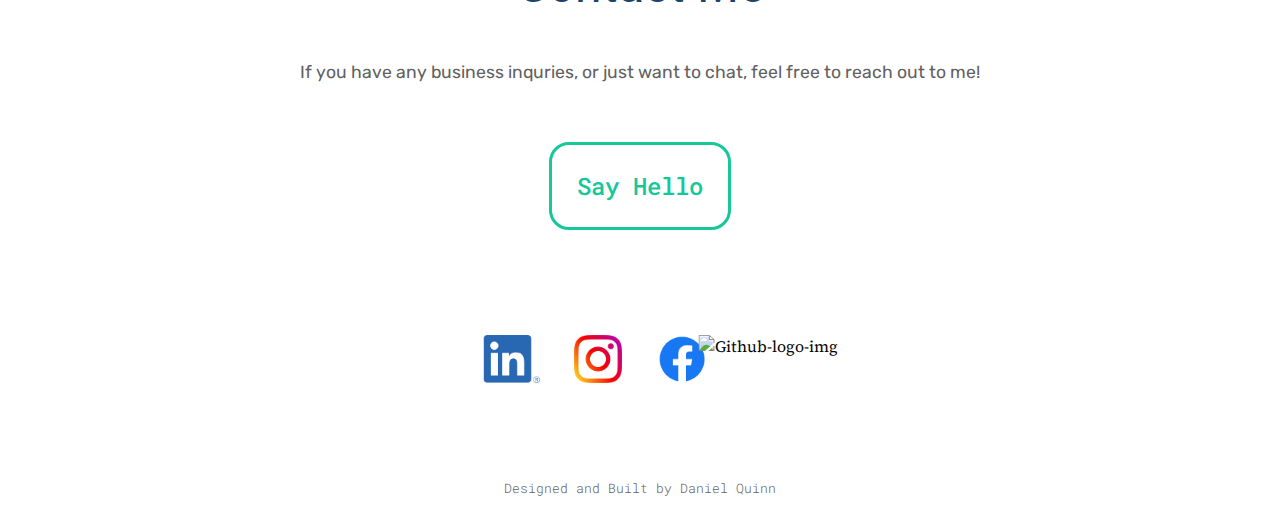
==== commit 40171baa: "Changed GitHub logo img name" ====
--- a/index.html
+++ b/index.html
@@ -56,7 +56,7 @@
     <img class="about-me-linkedin" src="images/LinkedIn.png" alt="linkedin-logo-img">
     <img class="about-me-instagram" src="images/Instagram.png" alt="Instagram-logo-img">
     <img class="about-me-facebook" src="images/Facebook.png" alt="Facebook-logo-img">
-    <img class="about-me-github" src="images/Github.png" alt="Github-logo-img">
+    <img class="about-me-github" src="images/GitHub.png" alt="Github-logo-img">
 
   </div>
   <div id="experience">
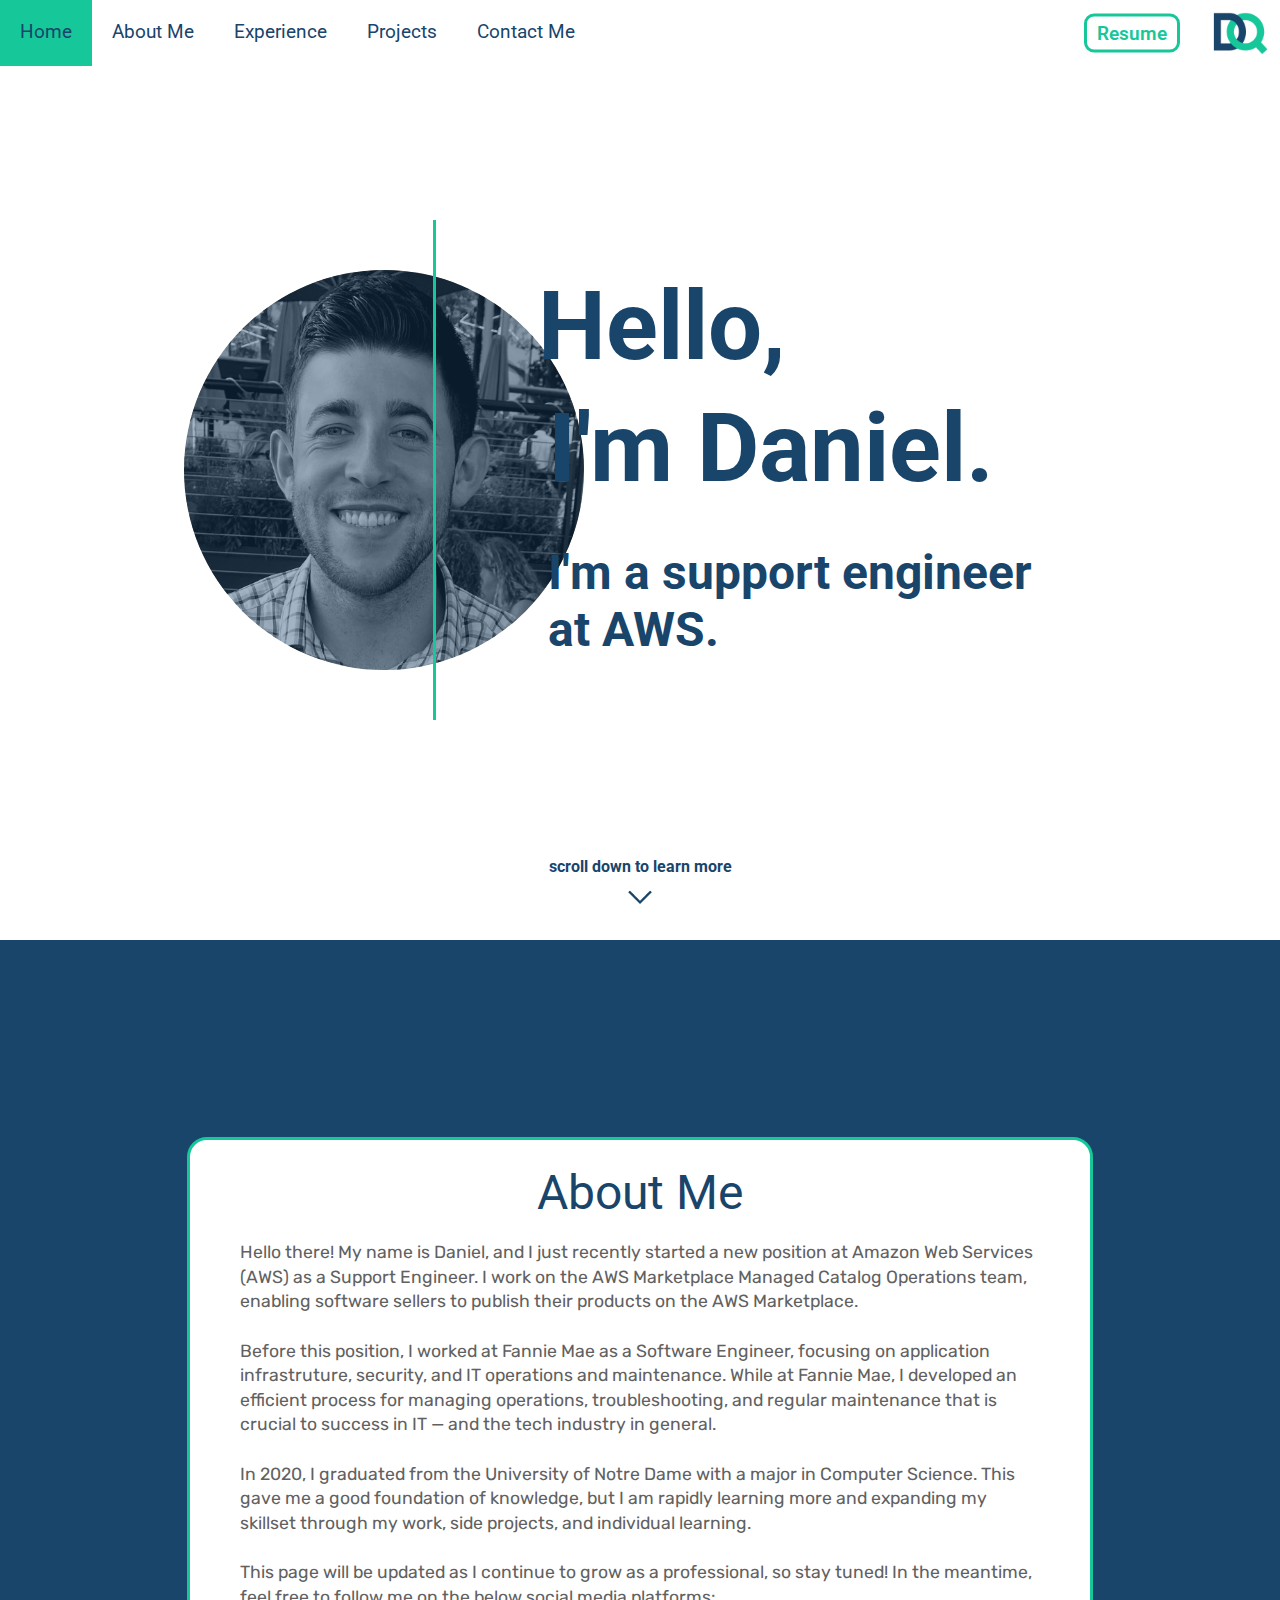
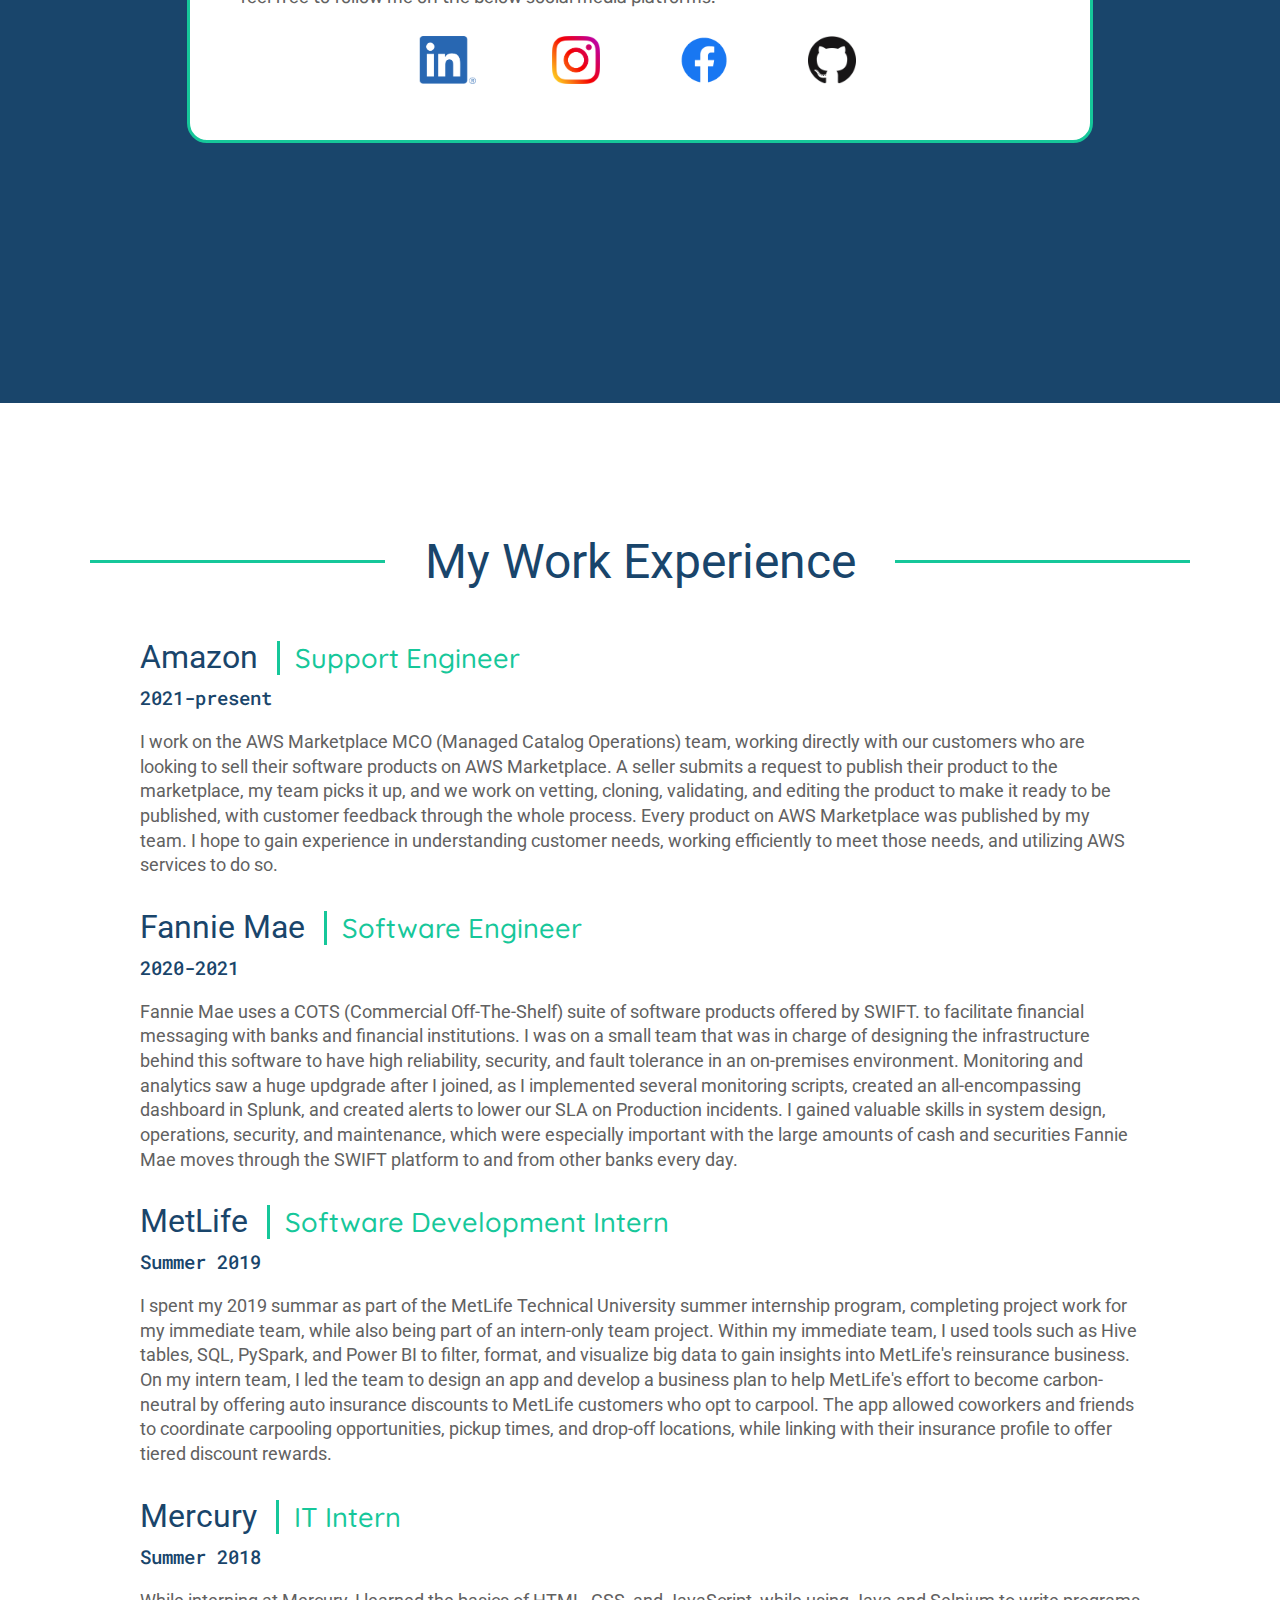
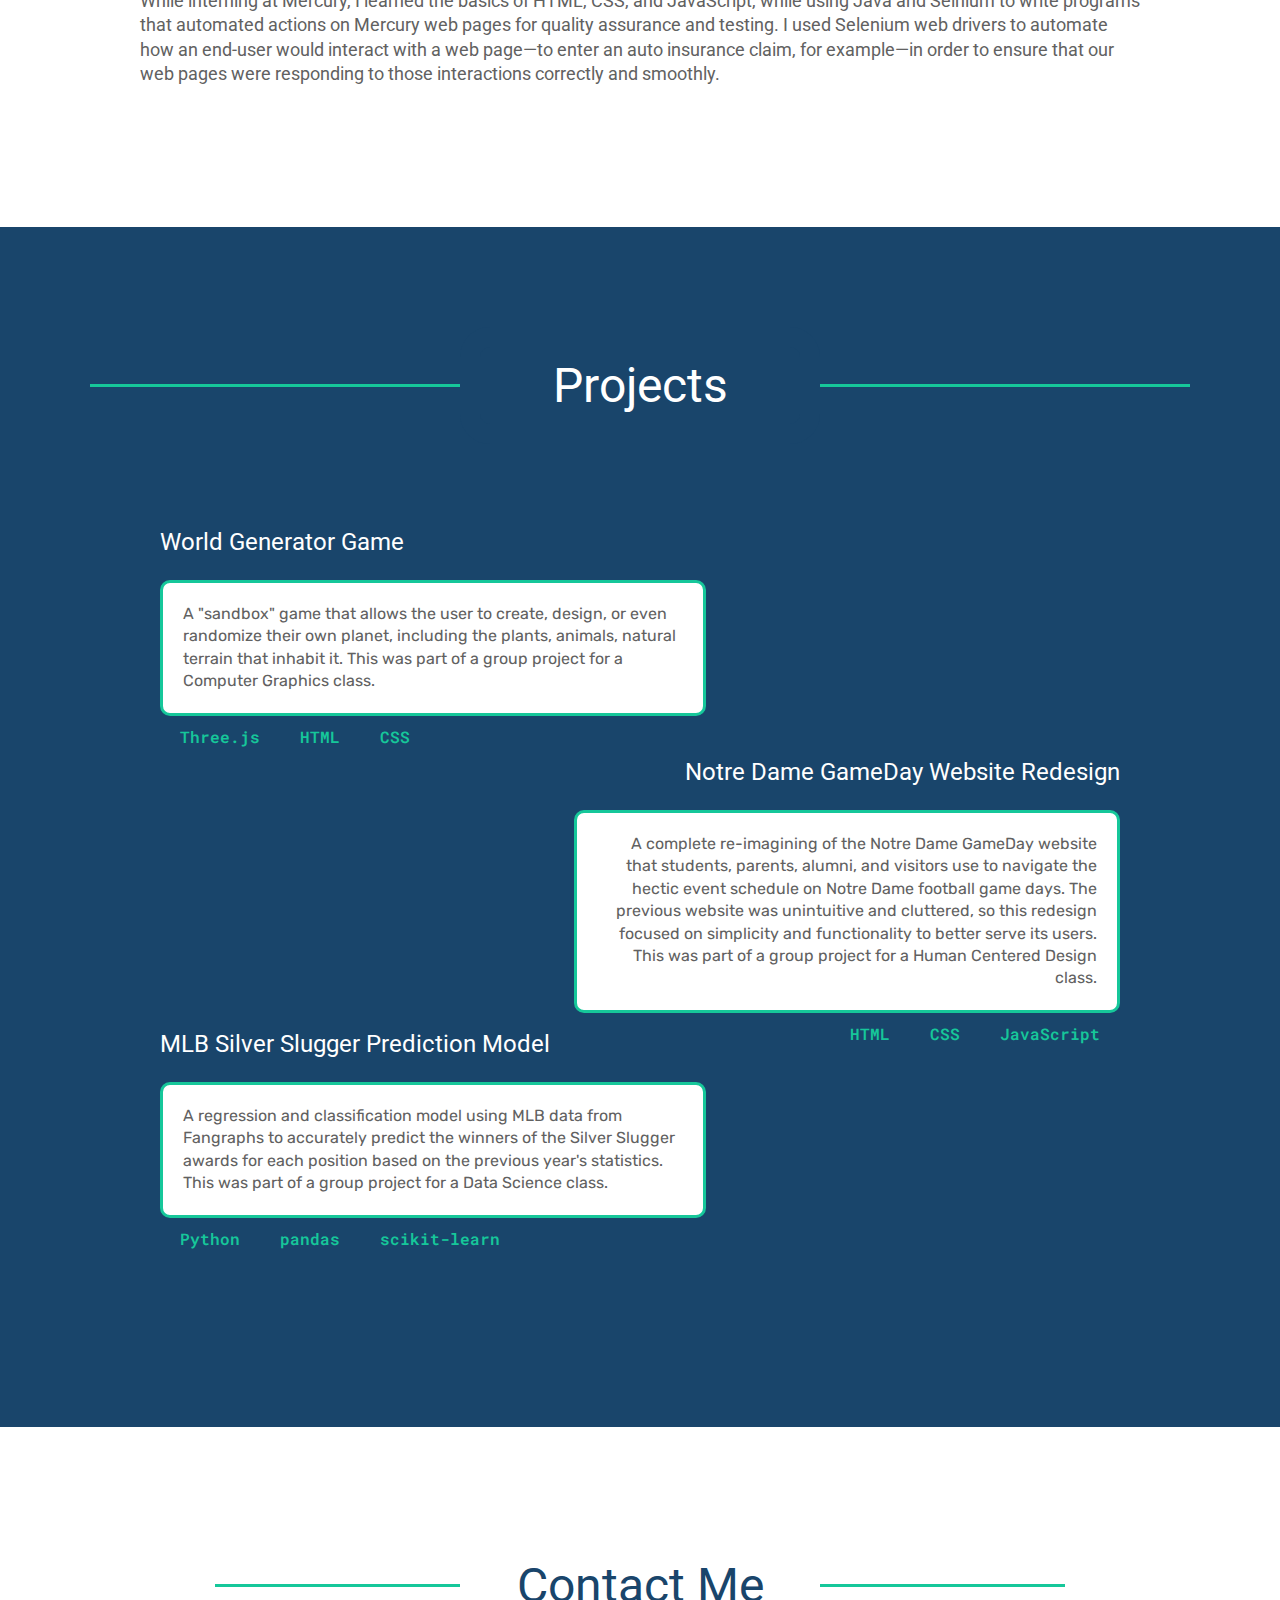
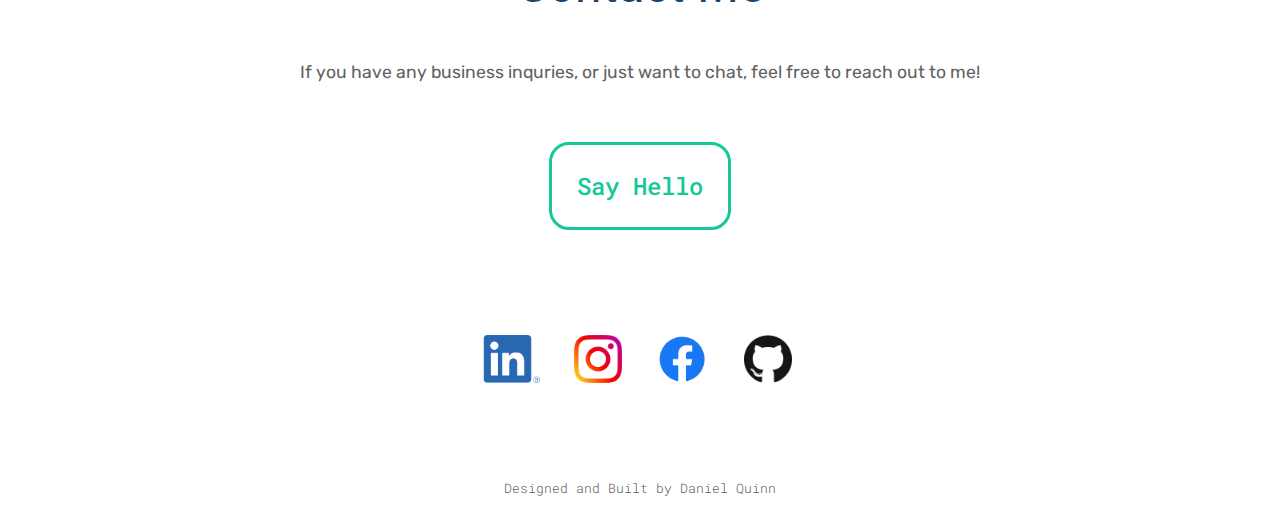
==== commit e8a0464d: "Changed GitHub logo img name #2" ====
--- a/index.html
+++ b/index.html
@@ -189,7 +189,7 @@
     <img class="contact-me-linkedin" src="images/LinkedIn.png" alt="linkedin-logo-img">
     <img class="contact-me-instagram" src="images/Instagram.png" alt="Instagram-logo-img">
     <img class="contact-me-facebook" src="images/Facebook.png" alt="Facebook-logo-img">
-    <img class="contact-me-github" src="images/Github.png" alt="Github-logo-img">
+    <img class="contact-me-github" src="images/GitHub.png" alt="Github-logo-img">
     <p class="footnote">Designed and Built by Daniel Quinn</p>
   </div>
 </body>
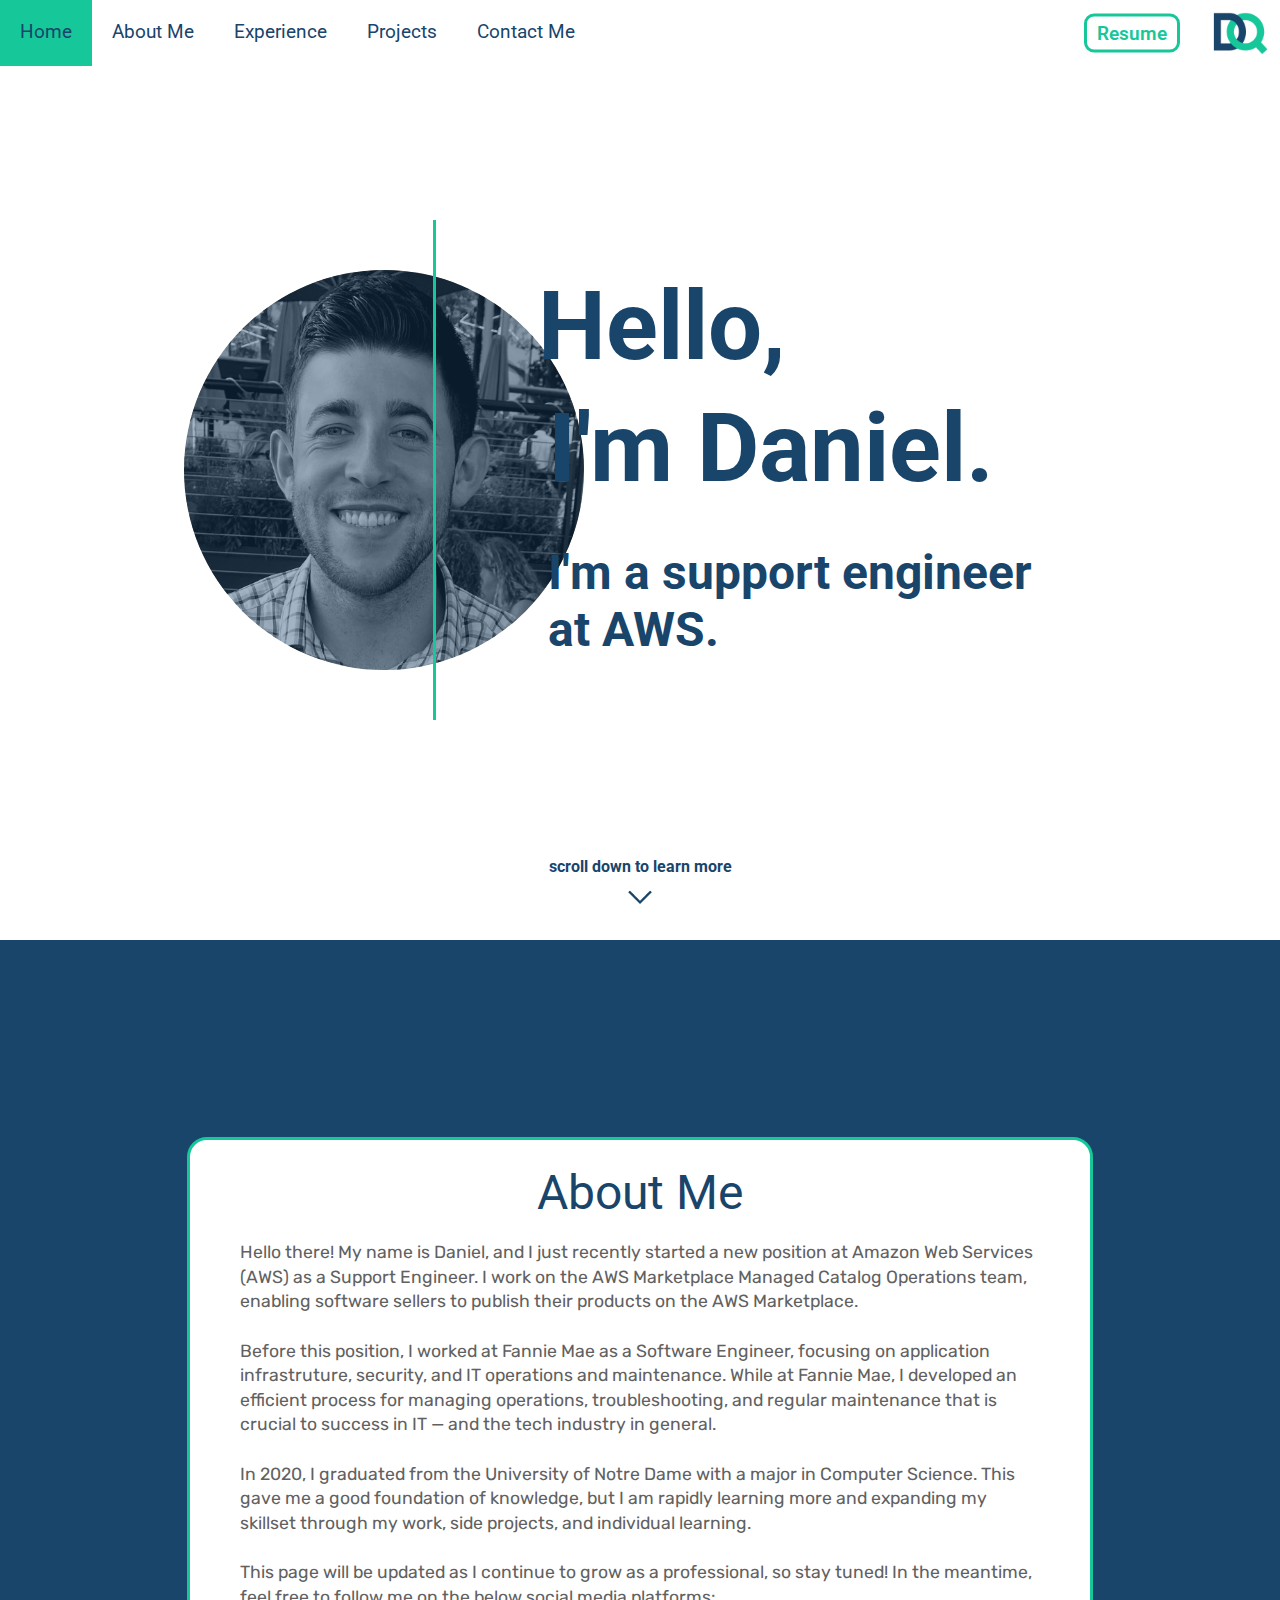
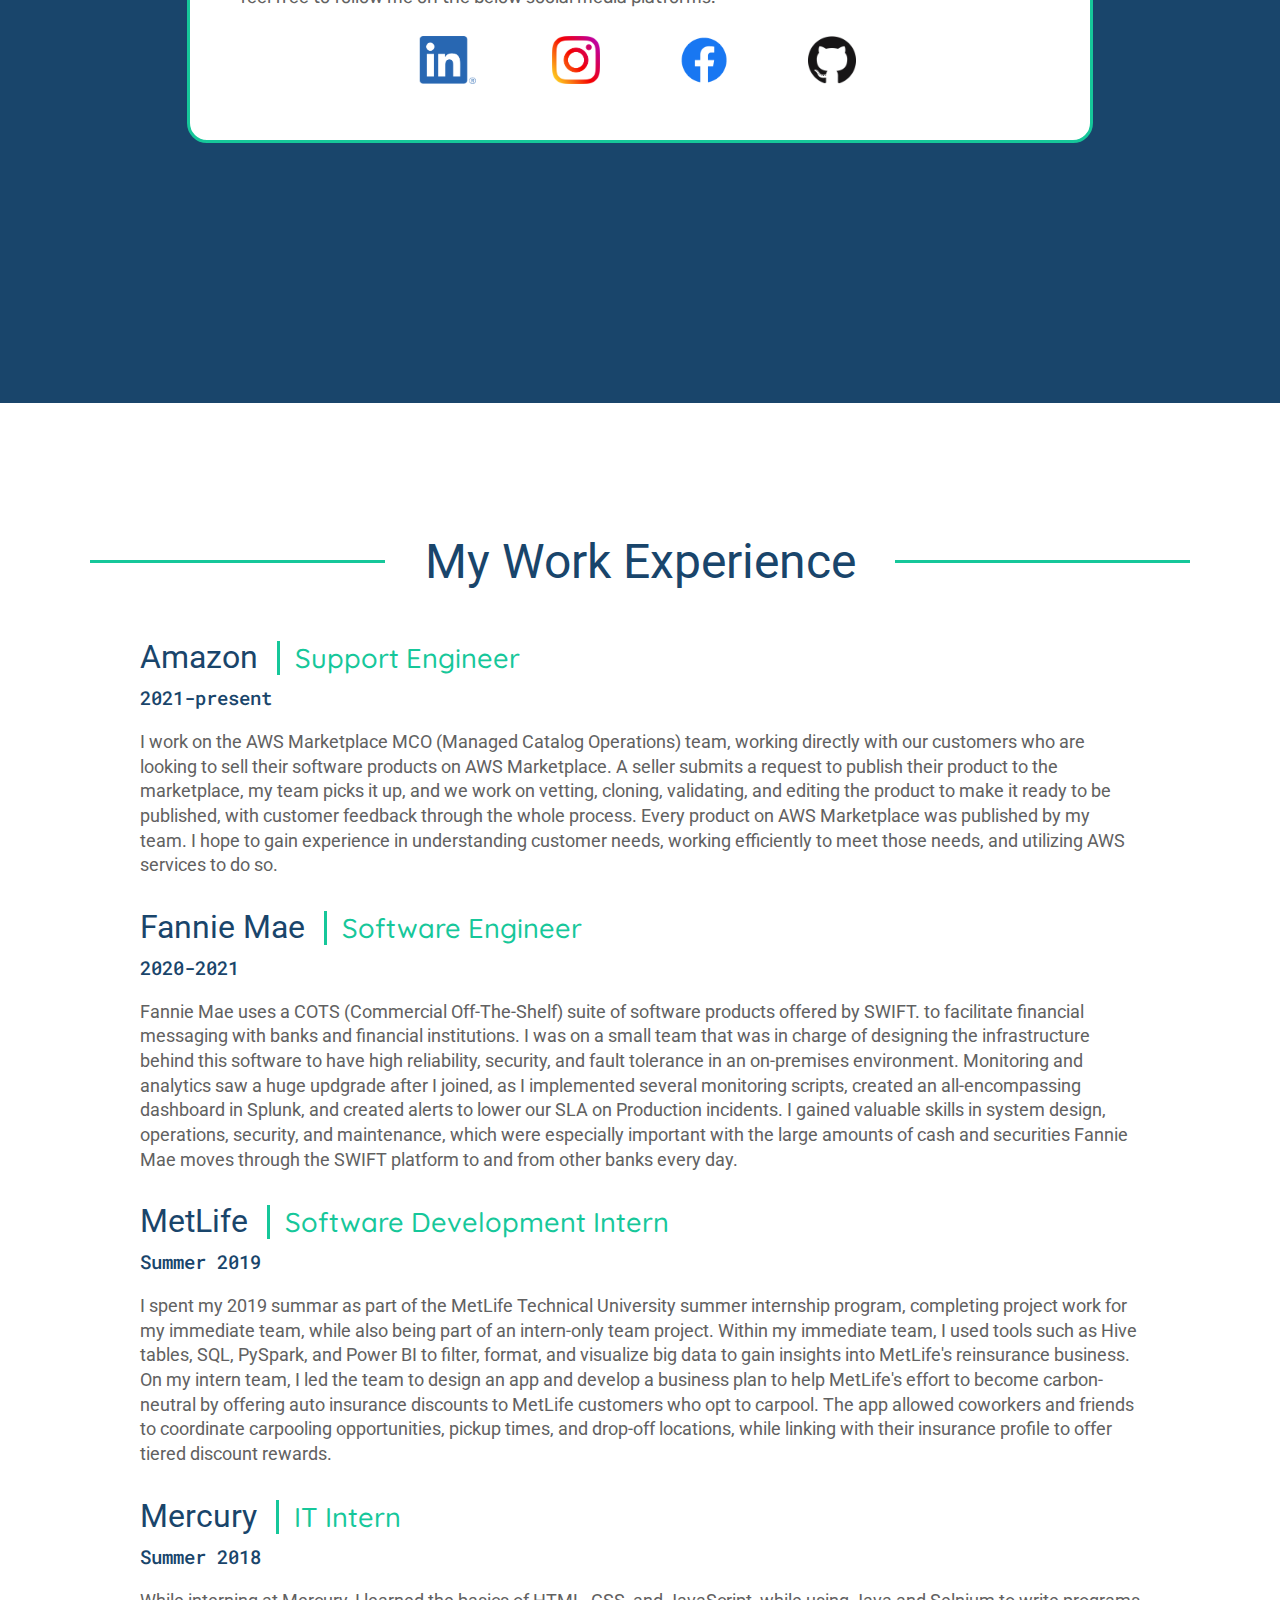
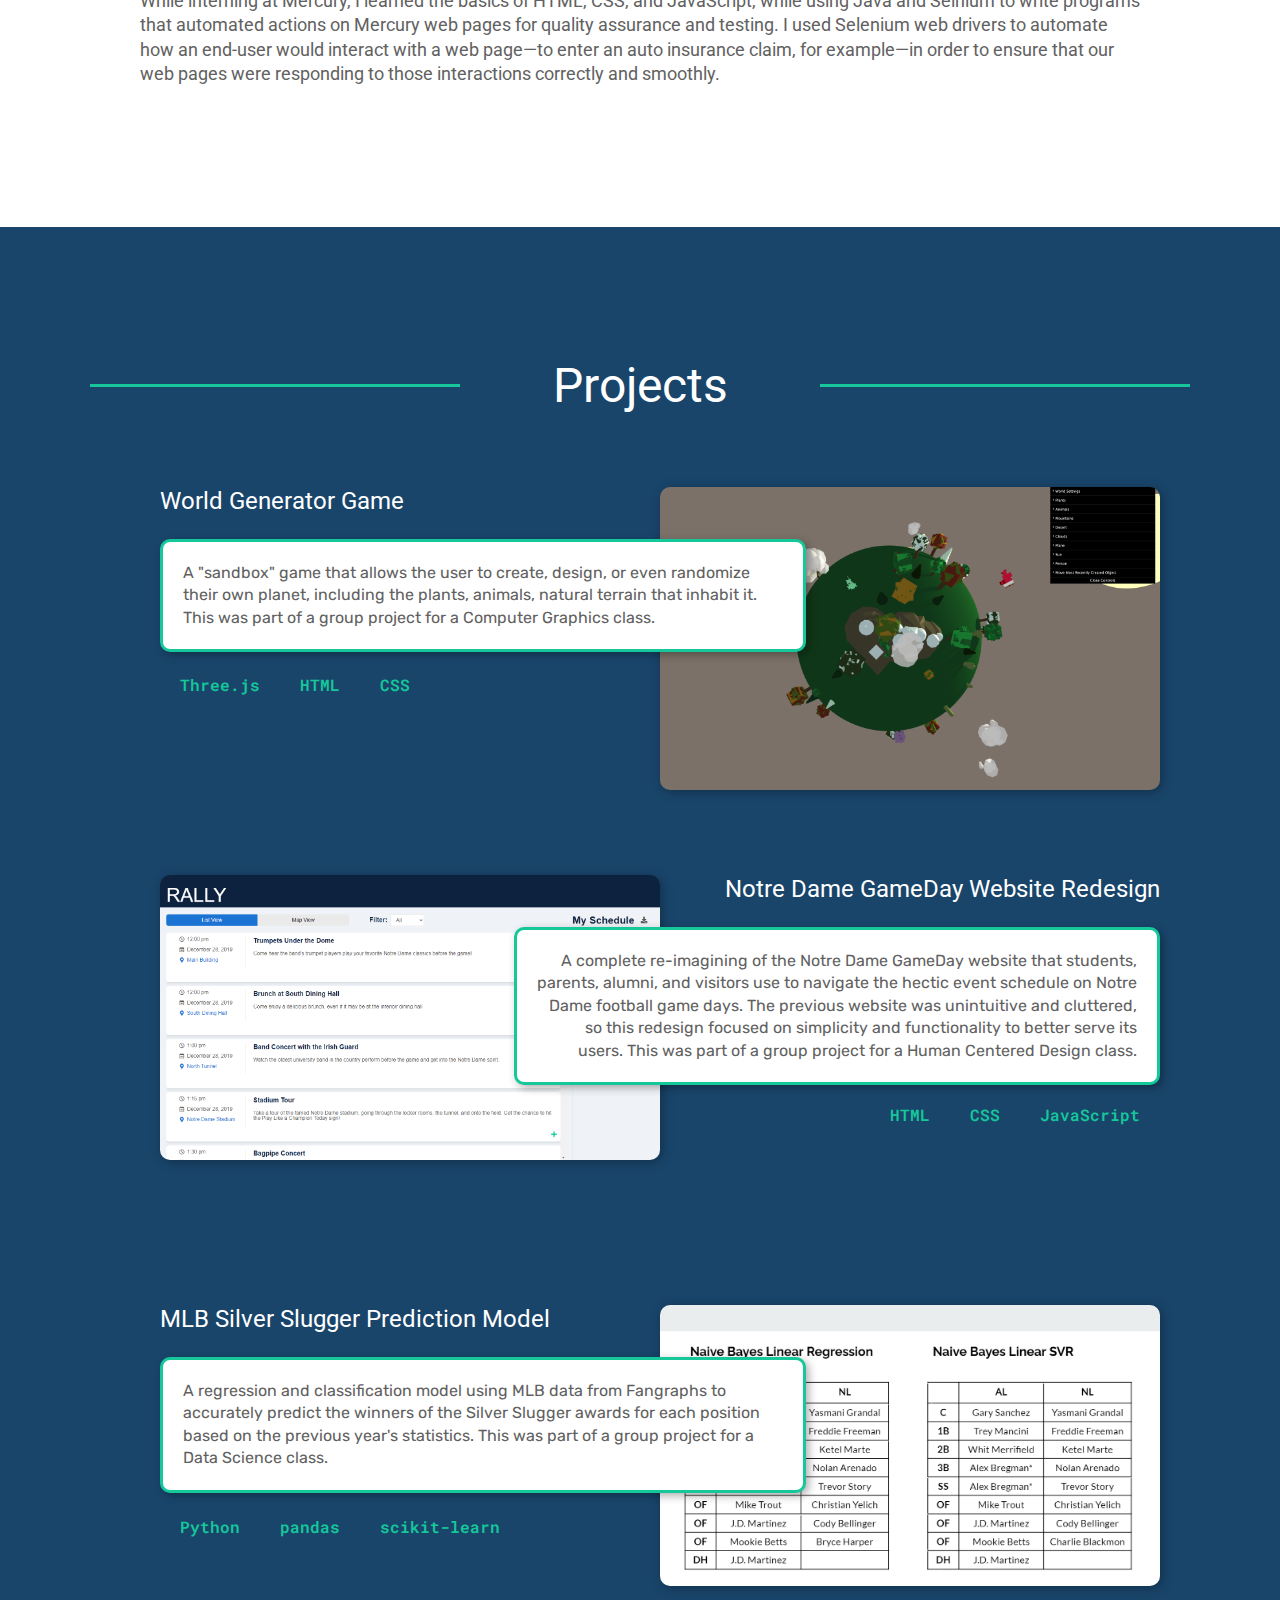
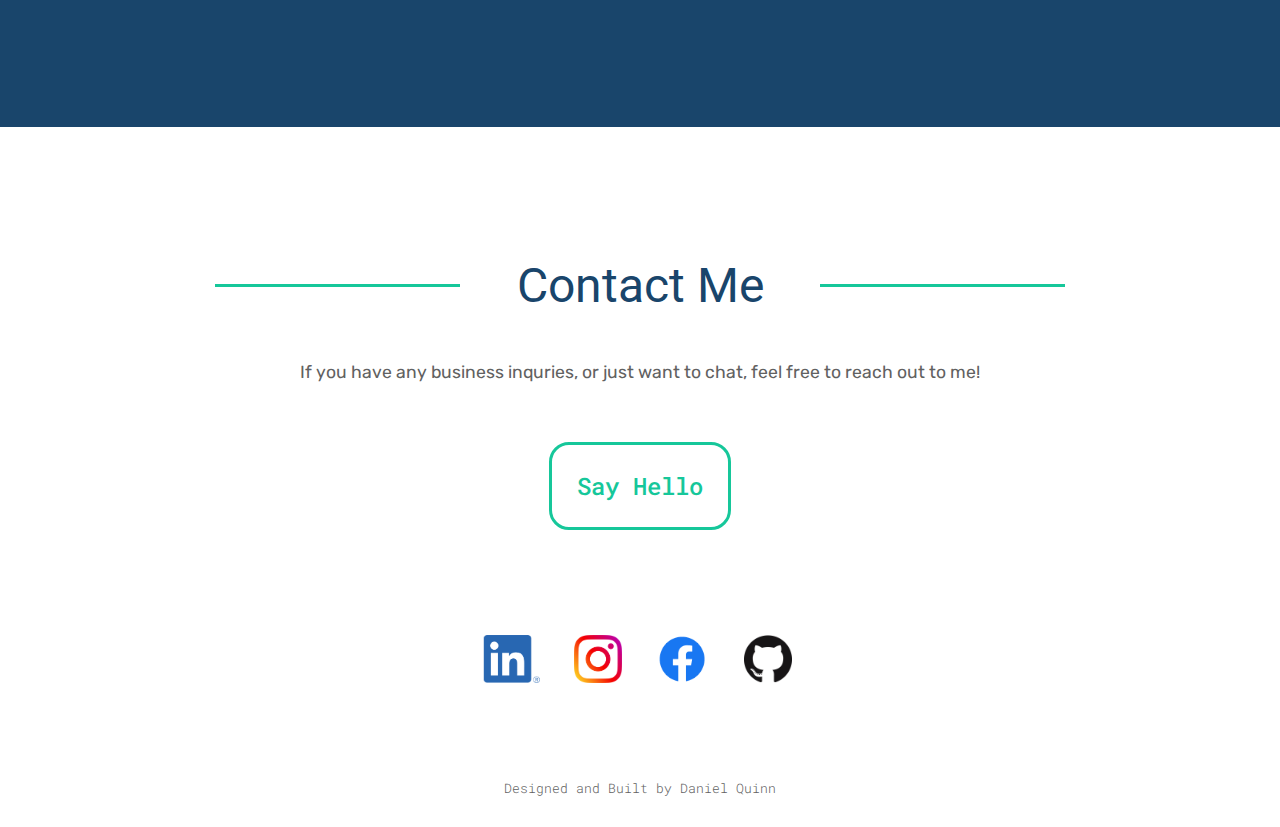
==== commit a821547b: "Updated projects section, added resume" ====
--- a/index.html
+++ b/index.html
@@ -133,13 +133,13 @@
     <ul class="projects-list">
       <li class="project-item">
         <div class="project-world">
-          <img class="project-preview"></img>
+          <img class="project-preview right" src="images/world-generator.png" alt="world-generator-img"></img>
           <h3 class="project-title">World Generator Game</h3>
-          <p class="project-desc">A "sandbox" game that allows
+          <p class="project-desc left">A "sandbox" game that allows
           the user to create, design, or even randomize their own planet, including
           the plants, animals, natural terrain that inhabit it. This was part of a
           group project for a Computer Graphics class.</p>
-          <ul class="project-tech">
+          <ul class="project-tech left">
             <li class="project-tech-item">Three.js</li>
             <li class="project-tech-item">HTML</li>
             <li class="project-tech-item">CSS</li>
@@ -148,15 +148,15 @@
       </li>
       <li class="project-item">
         <div class="project-nd-redesign">
-          <img class="project-preview"></img>
+          <img class="project-preview left" src="images/nd-gameday-img.png" alt="nd-gameday-proj-img"></img>
           <h3 class="project-title">Notre Dame GameDay Website Redesign</h3>
-          <p class="project-desc">A complete re-imagining of the Notre Dame GameDay
+          <p class="project-desc right">A complete re-imagining of the Notre Dame GameDay
           website that students, parents, alumni, and visitors use to navigate the
           hectic event schedule on Notre Dame football game days. The previous website
           was unintuitive and cluttered, so this redesign focused on simplicity and
           functionality to better serve its users. This was part of a group project
           for a Human Centered Design class.</p>
-          <ul class="project-tech float-right">
+          <ul class="project-tech right">
             <li class="project-tech-item">HTML</li>
             <li class="project-tech-item">CSS</li>
             <li class="project-tech-item">JavaScript</li>
@@ -165,13 +165,13 @@
       </li>
       <li class="project-item">
         <div class="project-mlb-ss">
-          <img class="project-preview"></img>
+          <img class="project-preview right" src="images/mlb-silver-slugger-img.png" alt="mlb-silver-sluggers-proj-img"></img>
           <h3 class="project-title">MLB Silver Slugger Prediction Model</h3>
-          <p class="project-desc">A regression and classification model using MLB
+          <p class="project-desc left">A regression and classification model using MLB
           data from Fangraphs to accurately predict the winners of the Silver Slugger
           awards for each position based on the previous year's statistics. This
           was part of a group project for a Data Science class.</p>
-          <ul class="project-tech">
+          <ul class="project-tech left">
             <li class="project-tech-item">Python</li>
             <li class="project-tech-item">pandas</li>
             <li class="project-tech-item">scikit-learn</li>
--- a/css/styles.css
+++ b/css/styles.css
@@ -430,7 +430,7 @@
 #projects {
   margin: 0;
   background-color: #19456B;
-  height: 1100px;
+  height: 1400px;
   padding-top: 100px;
   width: 100%;
 }
@@ -464,7 +464,7 @@
   left: 50%;
   list-style-type: none;
   margin: 0;
-  padding: 75px 50px 50px 50px;
+  padding: 0 50px 50px 50px;
   position: relative;
   transform: translate(-50%, 0%);
   width: 1000px;
@@ -472,33 +472,39 @@
 
 .project-item {
   padding: 0;
-  margin: 20px;
-  position: relative;
+  margin: 100px 20px 150px 20px;
 }
 
 .project-world {
   text-align: left;
-  position: absolute;
-  left: 0;
-  top: 0;
+  position: relative;
+  width: 1000px;
+  height: 238px;
+  margin: 0;
 }
 
 .project-nd-redesign {
   text-align: right;
-  position: absolute;
-  right: 0;
-  top: 230px;
+  position: relative;
+  width: 1000px;
+  height: 280px;
+  margin: 0;
 }
 
 .project-mlb-ss {
   text-align: left;
-  position: absolute;
-  left: 0;
-  top: 502px;
+  position: relative;
+  width: 1000px;
+  height: 262px;
+  margin: 0;
 }
 
 .project-preview {
-
+  width: 500px;
+  border-radius: 10px;
+  box-shadow: 2px 2px 12px #00000050;
+  z-index: -1;
+  position: absolute;
 }
 
 .project-title {
@@ -514,25 +520,33 @@
   border-width: 3px;
   border-color: #16C79A;
   border-radius: 10px;
+  box-shadow: 3px 3px 8px #00000050;
   color: #616161;
   font-family: 'Rubik', sans-serif;
   line-height: 1.4;
   margin: 0;
   padding: 20px;
-  width: 500px;
+  position: absolute;
+  width: 600px;
 }
 
 .project-tech {
   border: 0;
-  float: left;
   margin: 0;
   overflow: hidden;
   padding: 0;
+  position: absolute;
+  bottom: 20px;
+}
+
+.right {
+  text-align: right;
+  right: 0;
+}
+
+.left {
   text-align: left;
-}
-
-.float-right {
-  float: right;
+  left: 0;
 }
 
 .project-tech-item {
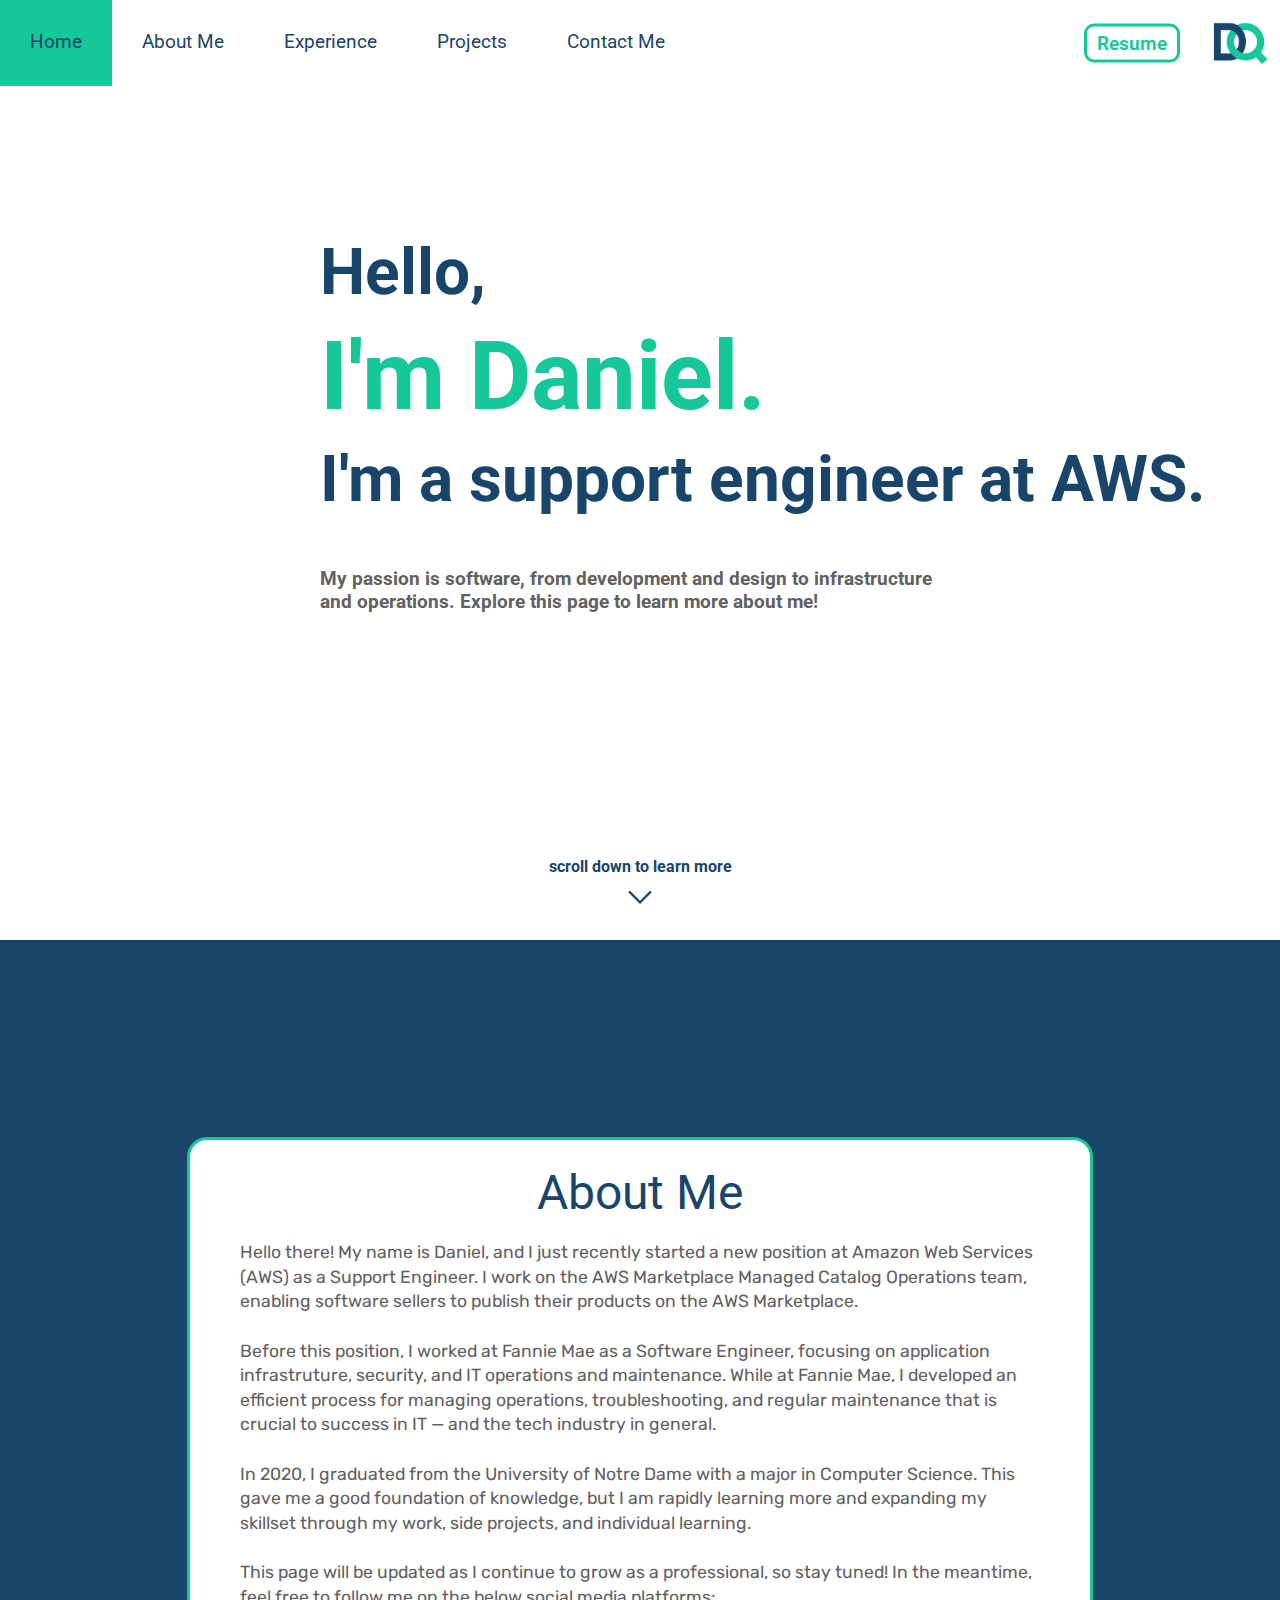
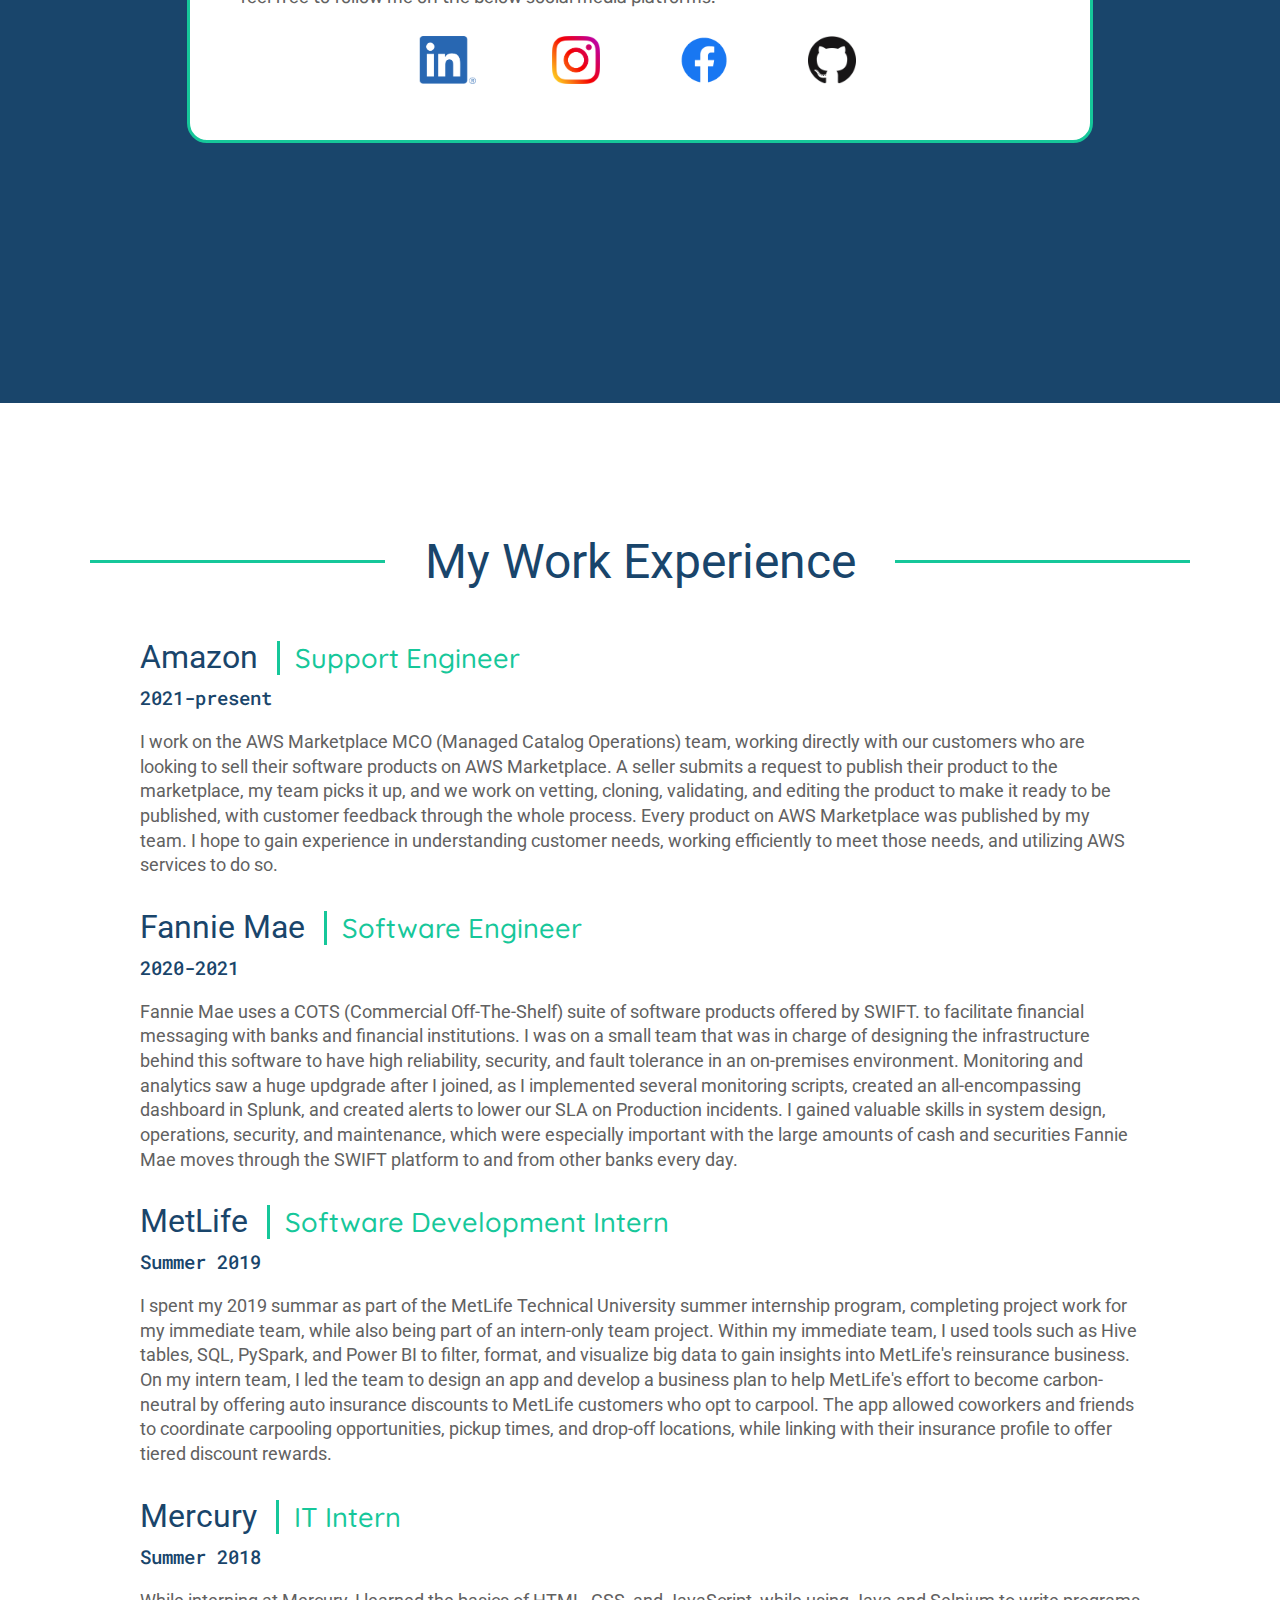
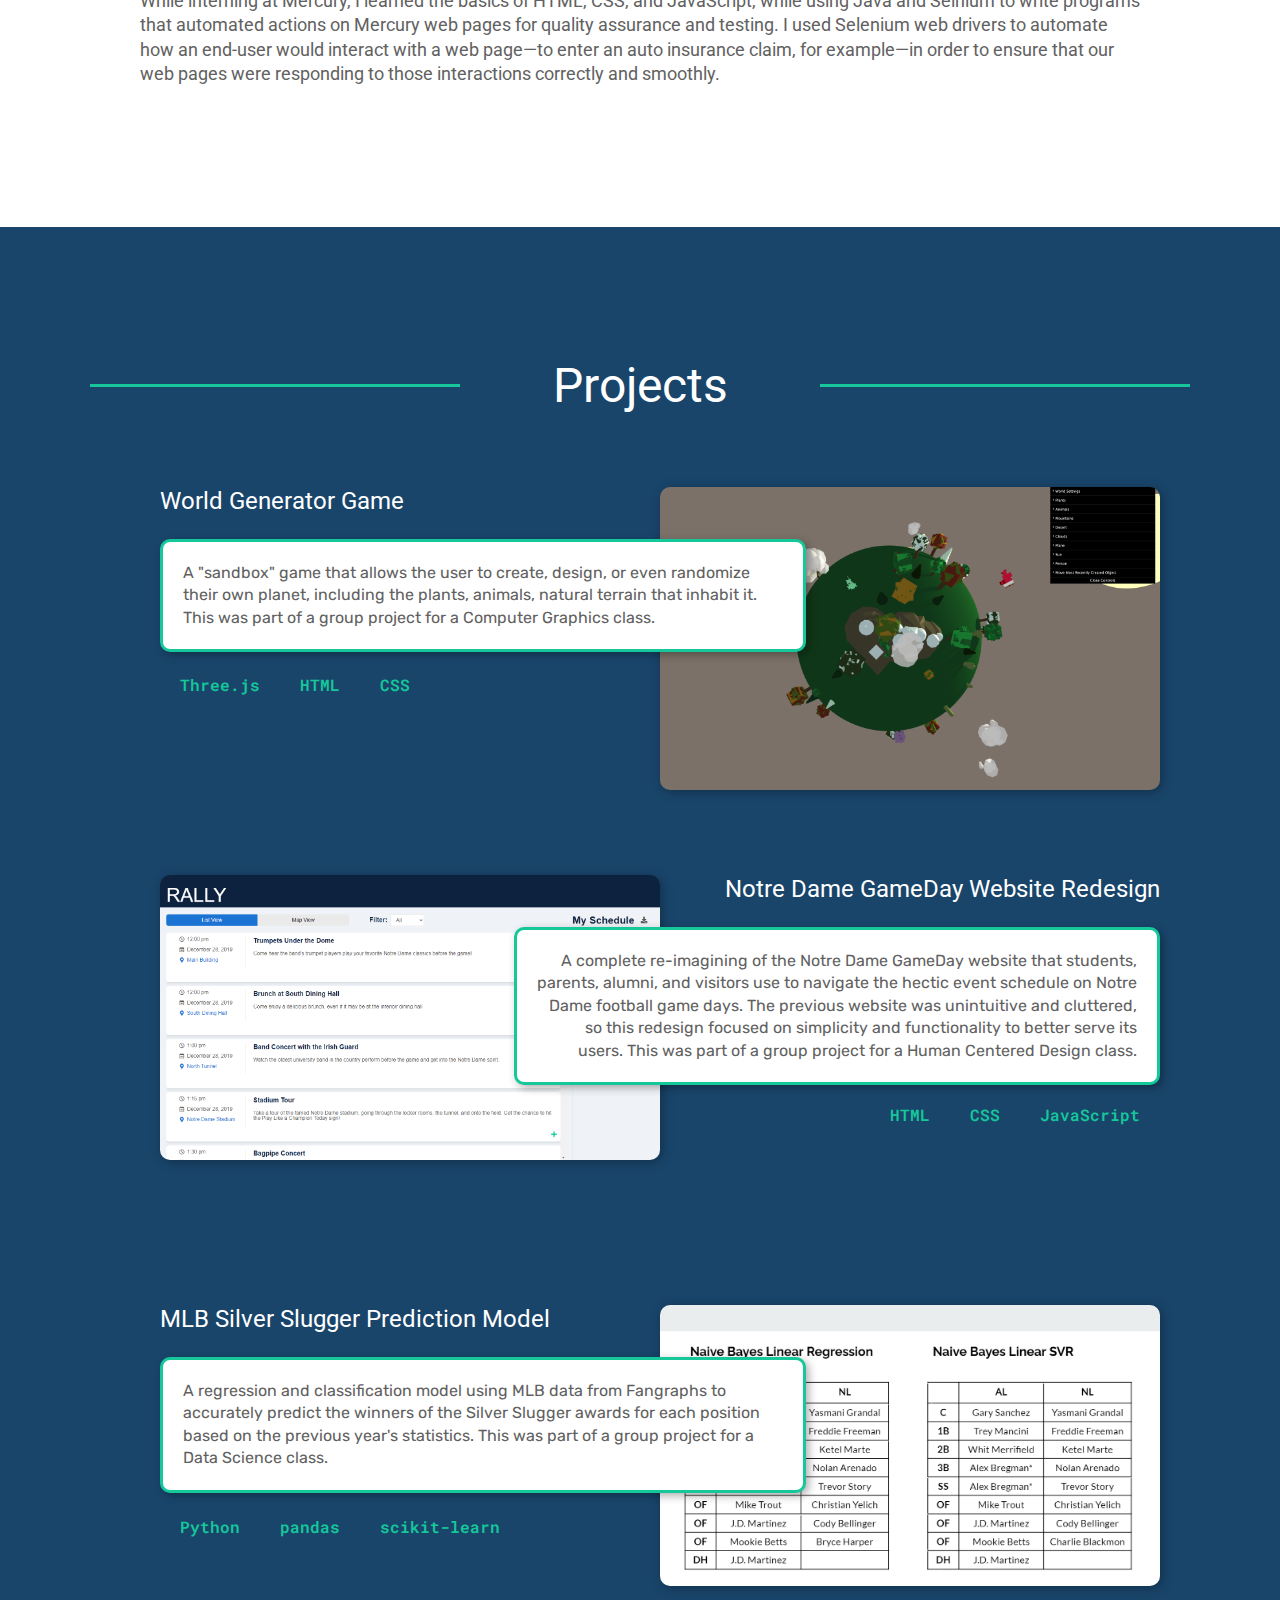
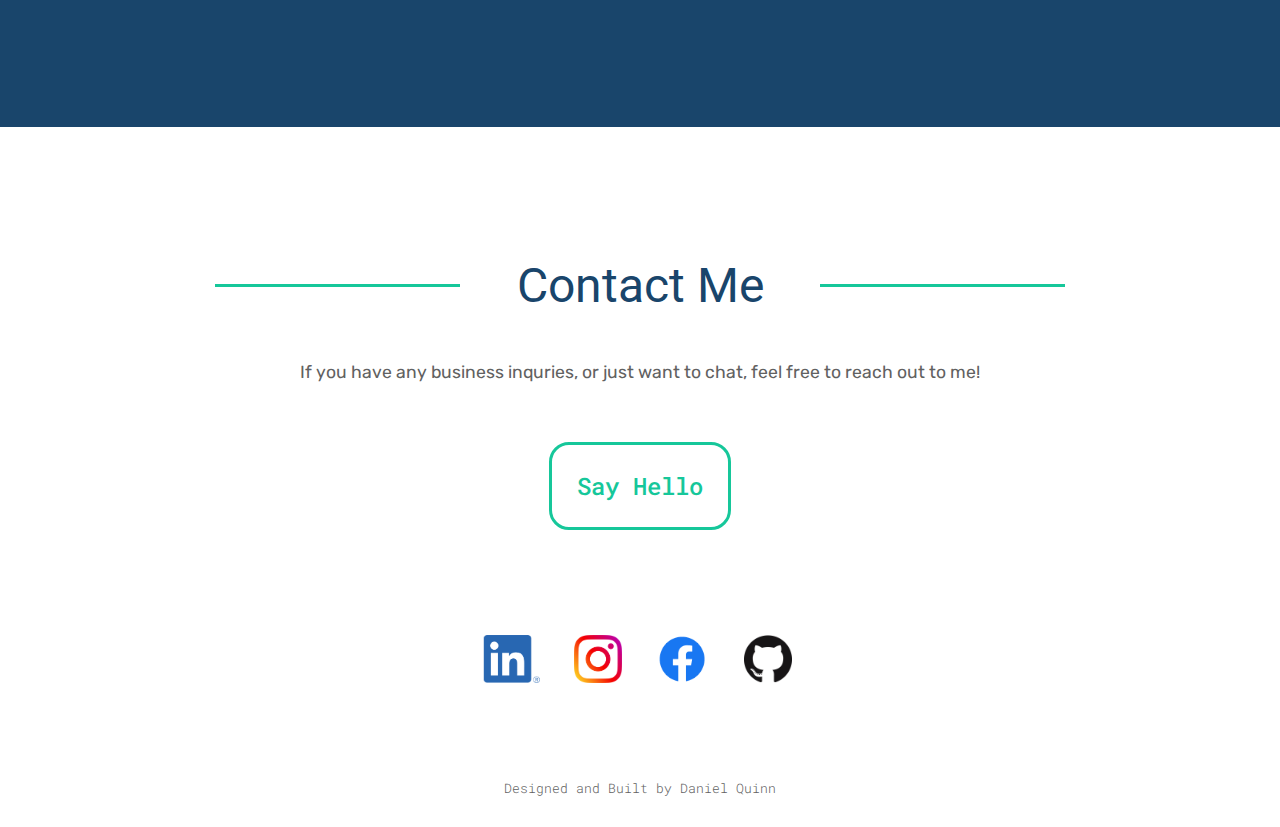
==== commit 236efbbd: "Updated home page look" ====
--- a/index.html
+++ b/index.html
@@ -25,15 +25,17 @@
     </ul>
   </div>
   <div id="home" class="start-page">
-    <div class="profile">
-      <img class="profile-img" src="images/profile-pic.jpg" alt="">
+  <!--     <div class="profile">
+    <img class="profile-img" src="images/profile-pic.jpg" alt="profile-pic">
       <div class="profile-top">
       </div>
-    </div>
+    </div> -->
     <div class="intro">
       <h1 class="intro-heading-hello">Hello,</h1>
       <h1 class="intro-heading-name">I'm Daniel.</h1>
       <h2 class="intro-welcome">I'm a support engineer at AWS.</h2>
+      <h3 class="intro-desc">My passion is software, from development and design to infrastructure and
+      operations. Explore this page to learn more about me!</h3>
     </div>
     <div class="learn-more">
       <h3 class="scroll-down">scroll down to learn more</h2>
--- a/css/styles.css
+++ b/css/styles.css
@@ -51,7 +51,7 @@
   font-size: 1.2rem;
   font-weight: 400;
   margin: 0;
-  padding: 20px;
+  padding: 30px;
   text-align: center;
   text-decoration: none;
 }
@@ -174,48 +174,49 @@
 }
 
 .intro {
-  border-left-color: #16C79A;
-  border-left-style: solid;
-  border-left-style: solid;
-  border-left-width: 3px;
   height: 500px;
+  left: 25%;
   margin: auto;
-  padding-left: 8%;
-  position: absolute;
-  right: 15%;
+  padding-left: 0;
+  position: absolute;
   text-align: left;
-  top: 50%;
-  transform: translate(0%, -50%);
-  width: 550px;
+  top: 25%;
+  width: 1000px;
 }
 
 .intro-heading-hello {
   color: #19456B;
+  font-family: 'Roboto', sans-serif;
+  font-size: 4rem;
+  font-weight: 700;
+  margin: auto;
+  position: relative;
+}
+
+.intro-heading-name {
+  color: #16C79A;
   font-family: 'Roboto', sans-serif;
   font-size: 6rem;
   font-weight: 700;
-  margin: auto;
-  position: relative;
-  top: 50px;
-}
-
-.intro-heading-name {
-  color: #19456B;
-  font-family: 'Roboto', sans-serif;
-  font-size: 6rem;
-  font-weight: 700;
-  margin: 10px 10px auto 10px;
-  position: relative;
-  top: 50px;
+  margin: 10px 10px auto 0;
+  position: relative;
 }
 
 .intro-welcome {
   color: #19456B;
   font-family: 'Roboto', sans-serif;
-  font-size: 3rem;
-  margin: 10px 10px 0px 10px;
-  position: relative;
-  top: 80px;
+  font-size: 4rem;
+  margin: 10px 10px 50px 0;
+  position: relative;
+}
+
+.intro-desc {
+  color: #616161;
+  font-family: 'Roboto', sans-serif;
+  font-size: 1.2rem;
+  margin: 10px 10px 0px 0;
+  position: relative;
+  width: 620px;
 }
 
 .learn-more {
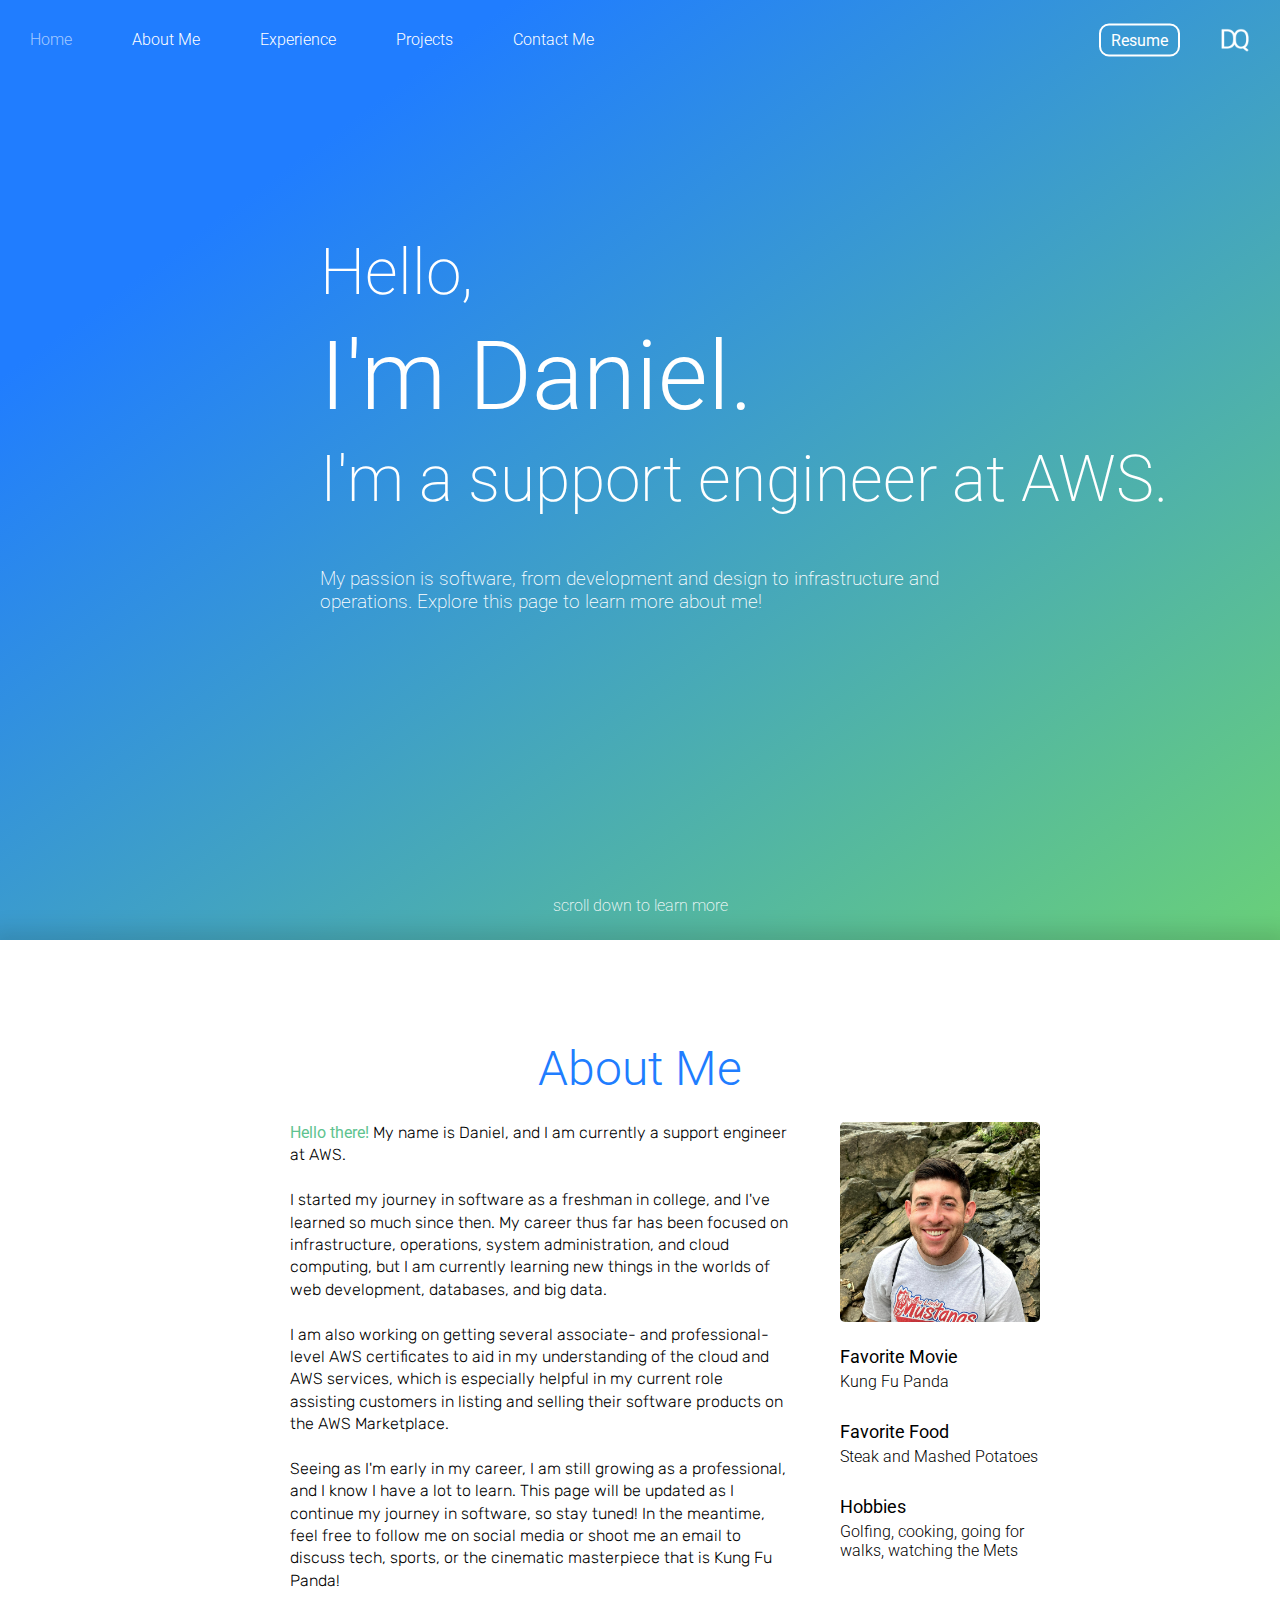
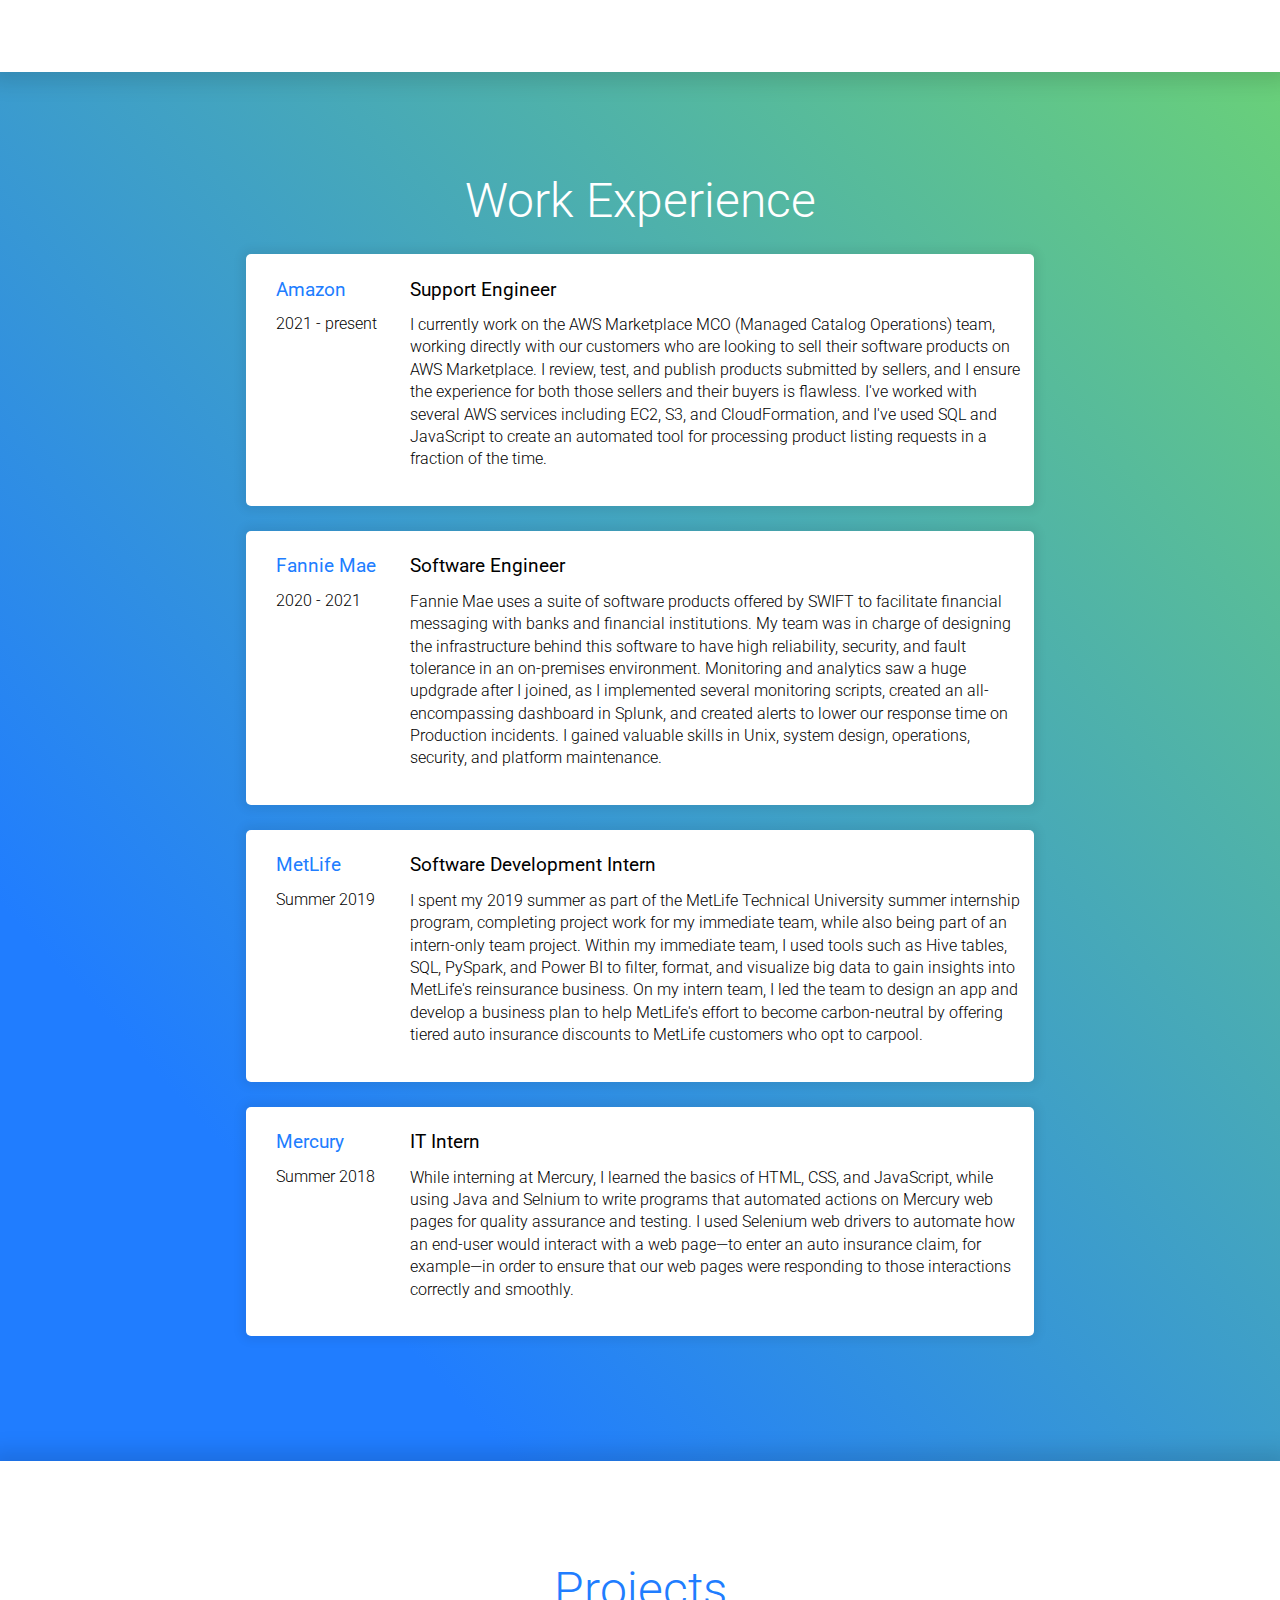
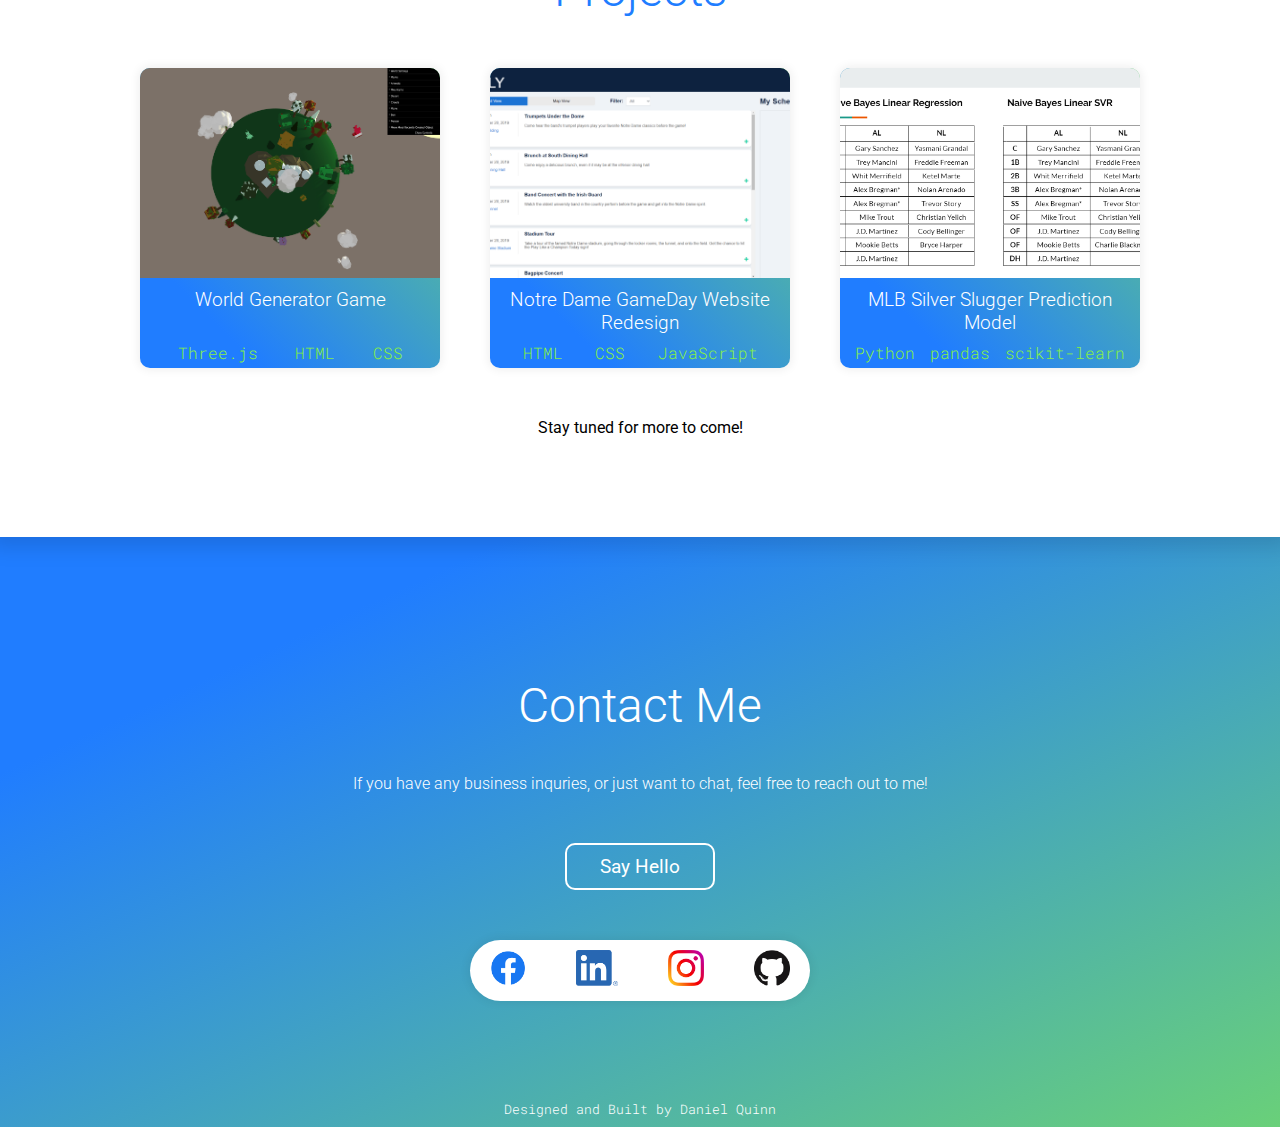
==== commit 801631e4: "Complete website redesign" ====
--- a/index.html
+++ b/index.html
@@ -21,15 +21,10 @@
       <li class="menu-option"><a href="#projects" class="menu-option-text">Projects</a></li>
       <li class="menu-option"><a href="#contact-me" class="menu-option-text">Contact Me</a></li>
       <li class="menu-button"><a href="resume.pdf" class="menu-resume">Resume</a></li>
-      <li class="menu-logo"><img class="dq-logo-img" src="images/dq-logo.png" alt="DQ-logo-img"></li>
+      <li class="menu-logo"><img class="dq-logo-img" src="images/dq-logo-1.png" alt="DQ-logo-img"></li>
     </ul>
   </div>
   <div id="home" class="start-page">
-  <!--     <div class="profile">
-    <img class="profile-img" src="images/profile-pic.jpg" alt="profile-pic">
-      <div class="profile-top">
-      </div>
-    </div> -->
     <div class="intro">
       <h1 class="intro-heading-hello">Hello,</h1>
       <h1 class="intro-heading-name">I'm Daniel.</h1>
@@ -39,148 +34,136 @@
     </div>
     <div class="learn-more">
       <h3 class="scroll-down">scroll down to learn more</h2>
-        <img class="scroll-down-arrow" src="images/down-arrow.png" alt="scroll-down-arrow-img">
     </div>
   </div>
   <div id="about-me">
     <h2 class="about-me-heading">About Me</h2>
-    <p class="about-me-text">Hello there! My name is Daniel, and I just recently started a
-      new position at Amazon Web Services (AWS) as a Support Engineer. I work on the AWS Marketplace Managed
-      Catalog Operations team, enabling software sellers to publish their products on the AWS Marketplace.
-      <br> <br> Before this position, I worked at Fannie Mae as a Software Engineer, focusing on application
-      infrastruture, security, and IT operations and maintenance. While at Fannie Mae, I developed an
-      efficient process for managing operations, troubleshooting, and regular maintenance
-      that is crucial to success in IT &#8212; and the tech industry in general. <br><br> In 2020, I
-      graduated from the University of Notre Dame with a major in Computer Science. This gave me a good foundation of knowledge, but I am rapidly learning
-      more and expanding my skillset through my work, side projects, and individual learning. <br><br>This page
-      will be updated as I continue to grow as a professional, so stay tuned! In the meantime, feel free to
-      follow me on the below social media platforms: <br><br> </p>
-    <img class="about-me-linkedin" src="images/LinkedIn.png" alt="linkedin-logo-img">
-    <img class="about-me-instagram" src="images/Instagram.png" alt="Instagram-logo-img">
-    <img class="about-me-facebook" src="images/Facebook.png" alt="Facebook-logo-img">
-    <img class="about-me-github" src="images/GitHub.png" alt="Github-logo-img">
-
+    <div class="about-me-content">
+      <p class="about-me-text"><a class="inline-link" href="https://www.youtube.com/watch?v=rEq1Z0bjdwc&ab_channel=ShortClips">Hello there!</a> My name is Daniel, and I am currently
+        a support engineer at AWS. <br><br> I started my journey in software as a freshman
+        in college, and I've learned so much since then. My career thus far has
+        been focused on infrastructure, operations, system administration, and
+        cloud computing, but I am currently learning new things in the worlds of
+        web development, databases, and big data. <br><br> I am also working on getting several
+        associate- and professional-level AWS certificates to aid in my understanding
+        of the cloud and AWS services, which is especially helpful in my current role
+        assisting customers in listing and selling their software products on the AWS Marketplace.
+        <br><br> Seeing as I'm early in my career, I am still growing as a professional, and I know I have
+        a lot to learn. This page will be updated as I continue my journey in software,
+        so stay tuned! In the meantime, feel free to follow me on social media or
+        shoot me an email to discuss tech, sports, or the cinematic masterpiece
+        that is Kung Fu Panda!
+      </p>
+      <img class="profile-img" src="images/profile-pic.jpeg" alt="profile-pic">
+<!--      <div class="profile-overlay"> -->
+<!--      </div> -->
+      <h3 class="about-me-note-1">Favorite Movie</h3>
+      <p class="about-me-note-answer-1">Kung Fu Panda</p>
+      <h3 class="about-me-note-2">Favorite Food</h3>
+      <p class="about-me-note-answer-2">Steak and Mashed Potatoes</p>
+      <h3 class="about-me-note-3">Hobbies</h3>
+      <p class="about-me-note-answer-3">Golfing, cooking, going for walks, watching the Mets</p>
+    </div>
   </div>
   <div id="experience">
-    <h2 class="experience-heading">My Work Experience</h2>
-    <ul class="experience-text">
-      <li class="experience-item">
-        <div class="experience-aws">
-          <h3 class="experience-company">Amazon</h3>
-          <h4 class="experience-position">Support Engineer</h4>
-          <h5 class="experience-years">2021-present</h5>
-          <p class="experience-desc">I work on the AWS Marketplace MCO (Managed Catalog Operations) team,
-            working directly with our customers who are looking to sell their software
-            products on AWS Marketplace. A seller submits a request to publish their
-            product to the marketplace, my team picks it up, and we work on vetting,
-            cloning, validating, and editing the product to make it ready to be published, with
-            customer feedback through the whole process. Every product on AWS Marketplace
-            was published by my team. I hope to gain experience in understanding customer
-            needs, working efficiently to meet those needs, and utilizing AWS services to do so.</p>
-        </div>
-      </li>
-      <li class="experience-item">
-        <div class="experience-fm">
-          <h3 class="experience-company">Fannie Mae</h3>
-          <h4 class="experience-position">Software Engineer</h4>
-          <h5 class="experience-years">2020-2021</h5>
-          <p class="experience-desc">Fannie Mae uses a COTS (Commercial Off-The-Shelf) suite of software
-            products offered by SWIFT. to facilitate financial messaging with
-            banks and financial institutions. I was on a small team that was in charge
-            of designing the infrastructure behind this software to have high reliability,
-            security, and fault tolerance in an on-premises environment. Monitoring and
-            analytics saw a huge updgrade after I joined, as I implemented several monitoring
-            scripts, created an all-encompassing dashboard in Splunk, and created alerts to
-            lower our SLA on Production incidents. I gained valuable skills in system design,
-            operations, security, and maintenance, which were especially important with the
-            large amounts of cash and securities Fannie Mae moves through the SWIFT platform
-            to and from other banks every day. </p>
-        </div>
-      </li>
-      <li class="experience-item">
-        <div class="experience-metlife">
-          <h3 class="experience-company">MetLife</h3>
-          <h4 class="experience-position">Software Development Intern</h4>
-          <h5 class="experience-years">Summer 2019</h5>
-          <p class="experience-desc">I spent my 2019 summar as part of the MetLife
-            Technical University summer internship program, completing project work
-            for my immediate team, while also being part of an intern-only team project.
-            Within my immediate team, I used tools such as Hive tables, SQL, PySpark,
-            and Power BI to filter, format, and visualize big data to gain insights into
-            MetLife's reinsurance business. On my intern team, I led the team to design
-            an app and develop a business plan to help MetLife's effort to become carbon-neutral
-            by offering auto insurance discounts to MetLife customers who opt to carpool. The
-            app allowed coworkers and friends to coordinate carpooling opportunities,
-            pickup times, and drop-off locations, while linking with their insurance profile
-            to offer tiered discount rewards. </p>
-        </div>
-      </li>
-      <li class="experience-item">
-        <div class="experience-mercury">
-          <h3 class="experience-company">Mercury</h3>
-          <h4 class="experience-position">IT Intern</h4>
-          <h5 class="experience-years">Summer 2018</h5>
-          <p class="experience-desc">While interning at Mercury, I learned the basics
-          of HTML, CSS, and JavaScript, while using Java and Selnium to write programs
-          that automated actions on Mercury web pages for quality assurance and testing.
-          I used Selenium web drivers to automate how an end-user would interact with a
-          web page&#8212;to enter an auto insurance claim, for example&#8212;in order to ensure that
-          our web pages were responding to those interactions correctly and smoothly.</p>
-        </div>
-      </li>
-    </ul>
+    <h2 class="experience-heading">Work Experience</h2>
+    <div class="experience-item">
+      <h4 class="experience-position">Support Engineer</h4>
+      <h3 class="experience-company">Amazon</h3>
+      <h5 class="experience-years">2021 - present</h5>
+      <p class="experience-desc">I currently work on the AWS Marketplace MCO (Managed Catalog Operations) team,
+        working directly with our customers who are looking to sell their software
+        products on AWS Marketplace. I review, test, and publish products submitted
+        by sellers, and I ensure the experience for both those sellers and their buyers
+        is flawless. I've worked with several AWS services including EC2, S3, and CloudFormation, and I've
+        used SQL and JavaScript to create an automated tool for processing product listing requests
+        in a fraction of the time. </p>
+    </div>
+    <div class="experience-item">
+      <h4 class="experience-position">Software Engineer</h4>
+      <h3 class="experience-company">Fannie Mae</h3>
+      <h5 class="experience-years">2020 - 2021</h5>
+      <p class="experience-desc">Fannie Mae uses a suite of software
+        products offered by SWIFT to facilitate financial messaging with
+        banks and financial institutions. My team was in charge
+        of designing the infrastructure behind this software to have high reliability,
+        security, and fault tolerance in an on-premises environment. Monitoring and
+        analytics saw a huge updgrade after I joined, as I implemented several monitoring
+        scripts, created an all-encompassing dashboard in Splunk, and created alerts to
+        lower our response time on Production incidents. I gained valuable skills in Unix, system design,
+        operations, security, and platform maintenance. </p>
+    </div>
+    <div class="experience-item">
+      <h4 class="experience-position">Software Development Intern</h4>
+      <h3 class="experience-company">MetLife</h3>
+      <h5 class="experience-years">Summer 2019</h5>
+      <p class="experience-desc">I spent my 2019 summer as part of the MetLife
+        Technical University summer internship program, completing project work
+        for my immediate team, while also being part of an intern-only team project.
+        Within my immediate team, I used tools such as Hive tables, SQL, PySpark,
+        and Power BI to filter, format, and visualize big data to gain insights into
+        MetLife's reinsurance business. On my intern team, I led the team to design
+        an app and develop a business plan to help MetLife's effort to become carbon-neutral
+        by offering tiered auto insurance discounts to MetLife customers who opt to carpool. </p>
+    </div>
+    <div class="experience-item">
+      <h4 class="experience-position">IT Intern</h4>
+      <h3 class="experience-company">Mercury</h3>
+      <h5 class="experience-years">Summer 2018</h5>
+      <p class="experience-desc">While interning at Mercury, I learned the basics
+      of HTML, CSS, and JavaScript, while using Java and Selnium to write programs
+      that automated actions on Mercury web pages for quality assurance and testing.
+      I used Selenium web drivers to automate how an end-user would interact with a
+      web page&#8212;to enter an auto insurance claim, for example&#8212;in order to ensure that
+      our web pages were responding to those interactions correctly and smoothly.</p>
+    </div>
   </div>
   <div id="projects">
     <h2 class="projects-heading">Projects</h2>
-    <ul class="projects-list">
-      <li class="project-item">
-        <div class="project-world">
-          <img class="project-preview right" src="images/world-generator.png" alt="world-generator-img"></img>
-          <h3 class="project-title">World Generator Game</h3>
-          <p class="project-desc left">A "sandbox" game that allows
-          the user to create, design, or even randomize their own planet, including
-          the plants, animals, natural terrain that inhabit it. This was part of a
-          group project for a Computer Graphics class.</p>
-          <ul class="project-tech left">
-            <li class="project-tech-item">Three.js</li>
-            <li class="project-tech-item">HTML</li>
-            <li class="project-tech-item">CSS</li>
-          </ul>
-        </div>
-      </li>
-      <li class="project-item">
-        <div class="project-nd-redesign">
-          <img class="project-preview left" src="images/nd-gameday-img.png" alt="nd-gameday-proj-img"></img>
-          <h3 class="project-title">Notre Dame GameDay Website Redesign</h3>
-          <p class="project-desc right">A complete re-imagining of the Notre Dame GameDay
-          website that students, parents, alumni, and visitors use to navigate the
-          hectic event schedule on Notre Dame football game days. The previous website
-          was unintuitive and cluttered, so this redesign focused on simplicity and
-          functionality to better serve its users. This was part of a group project
-          for a Human Centered Design class.</p>
-          <ul class="project-tech right">
-            <li class="project-tech-item">HTML</li>
-            <li class="project-tech-item">CSS</li>
-            <li class="project-tech-item">JavaScript</li>
-          </ul>
-        </div>
-      </li>
-      <li class="project-item">
-        <div class="project-mlb-ss">
-          <img class="project-preview right" src="images/mlb-silver-slugger-img.png" alt="mlb-silver-sluggers-proj-img"></img>
-          <h3 class="project-title">MLB Silver Slugger Prediction Model</h3>
-          <p class="project-desc left">A regression and classification model using MLB
-          data from Fangraphs to accurately predict the winners of the Silver Slugger
-          awards for each position based on the previous year's statistics. This
-          was part of a group project for a Data Science class.</p>
-          <ul class="project-tech left">
-            <li class="project-tech-item">Python</li>
-            <li class="project-tech-item">pandas</li>
-            <li class="project-tech-item">scikit-learn</li>
-          </ul>
-        </div>
-      </li>
-    </ul>
+    <div class="project-list">
+      <div class="project-item">
+        <img class="project-preview" src="images/world-generator.png" alt="world-generator-img"></img>
+        <h3 class="project-title">World Generator Game</h3>
+        <p class="project-desc">A "sandbox" game that allows
+        the user to create, design, or even randomize their own planet, including
+        the plants, animals, natural terrain that inhabit it. Objects can be created
+        and moved using a pop-up side menu, and you can view your creation at all angles
+        by clicking and dragging.</p>
+        <ul class="project-tech">
+          <li class="project-tech-item">Three.js</li>
+          <li class="project-tech-item">HTML</li>
+          <li class="project-tech-item">CSS</li>
+        </ul>
+      </div>
+      <div class="project-item">
+        <img class="project-preview" src="images/nd-gameday-img.png" alt="nd-gameday-proj-img"></img>
+        <h3 class="project-title">Notre Dame GameDay Website Redesign</h3>
+        <p class="project-desc">A complete re-imagining of the Notre Dame GameDay
+        website that students, parents, alumni, and visitors use to navigate the
+        hectic event schedule on Notre Dame football game days. The previous website
+        was unintuitive and cluttered, so this redesign focused on simplicity and
+        functionality to better serve its users.</p>
+        <ul class="project-tech">
+          <li class="project-tech-item">HTML</li>
+          <li class="project-tech-item">CSS</li>
+          <li class="project-tech-item">JavaScript</li>
+        </ul>
+      </div>
+      <div class="project-item">
+        <img class="project-preview" src="images/mlb-silver-slugger-img.png" alt="mlb-silver-sluggers-proj-img"></img>
+        <h3 class="project-title">MLB Silver Slugger Prediction Model</h3>
+        <p class="project-desc">A regression and classification model using MLB
+        data from Fangraphs to accurately predict the winners of the Silver Slugger
+        awards for each position based on the previous year's statistics. Several different
+        models for both regression and classification were used to generate the predictions.</p>
+        <ul class="project-tech">
+          <li class="project-tech-item">Python</li>
+          <li class="project-tech-item">pandas</li>
+          <li class="project-tech-item">scikit-learn</li>
+        </ul>
+      </div>
+    </div>
+    <p class="projects-note">Stay tuned for more to come!</p>
   </div>
   <div id="contact-me">
     <h2 class="contact-me-heading">Contact Me</h2>
@@ -188,10 +171,12 @@
     <form class="contact-me-email" action="mailto:daniel.quinn10@yahoo.com" method="post">
       <button type="submit" class="contact-me-button" name="contact-me-submit">Say Hello</button>
     </form>
-    <img class="contact-me-linkedin" src="images/LinkedIn.png" alt="linkedin-logo-img">
-    <img class="contact-me-instagram" src="images/Instagram.png" alt="Instagram-logo-img">
-    <img class="contact-me-facebook" src="images/Facebook.png" alt="Facebook-logo-img">
-    <img class="contact-me-github" src="images/GitHub.png" alt="Github-logo-img">
+    <div class="social-media">
+      <a href="https://www.facebook.com/daniel.quinn.1010"><img class="social-media-icon" src="images/Facebook.png" alt="Facebook-logo-img"></a>
+      <a href="https://www.linkedin.com/in/daniel-quinn-10/"><img class="social-media-icon" src="images/LinkedIn.png" alt="linkedin-logo-img"></a>
+      <a href="https://www.instagram.com/dquinn_10/"><img class="social-media-icon" src="images/Instagram.png" alt="Instagram-logo-img"></a>
+      <a href="https://github.com/DQuinn10"><img class="social-media-icon" src="images/GitHub.png" alt="Github-logo-img"></a>
+    </div>
     <p class="footnote">Designed and Built by Daniel Quinn</p>
   </div>
 </body>
--- a/css/styles.css
+++ b/css/styles.css
@@ -1,5 +1,5 @@
 html {
-  scroll-behavior: smooth
+  scroll-behavior: smooth;
 }
 
 body {
@@ -18,18 +18,26 @@
   font-family: 'Roboto', sans-serif;
 }
 
+h3 {
+  font-family: 'Roboto', sans-serif;
+}
+
+p {
+  font-family: 'Roboto', sans-serif;
+}
+
 .nav-menu-div {
-  background-color: #FFFFFF;
-  font-family: 'Roboto', sans-serif;
-  margin: 0;
-  padding: 0;
-  position: fixed;
+  background-color: #FFFFFF0;
+  font-family: 'Roboto', sans-serif;
+  margin: 0;
+  padding: 0;
+  position: absolute;
   width: 100%;
   z-index: 100;
 }
 
 .nav-menu-list {
-  background-color: #FFFFFF;
+  background-color: #FFFFFF0;
   border: 0;
   float: left;
   margin: 0;
@@ -46,30 +54,22 @@
 }
 
 .menu-option-text {
-  color: #19456B;
-  display: inline-block;
-  font-size: 1.2rem;
-  font-weight: 400;
+  color: #FFFFFF;
+  display: inline-block;
+  font-size: 1rem;
+  font-weight: 300;
   margin: 0;
   padding: 30px;
   text-align: center;
   text-decoration: none;
 }
 
-.menu-option:hover {
-  background-color: #16C79A;
-  border-bottom-color: #16C79A;
-  border-bottom-style: solid;
-  border-bottom-width: 3px;
+.menu-option-text:hover {
+  color: rgba(255, 255, 255, 0.6);
   cursor: pointer;
   margin: 0;
 }
 
-.active {
-  border-bottom-color: #16C79A;
-  border-bottom-style: solid;
-  border-bottom-width: 3px;
-}
 
 .menu-button {
   display: inline-block;
@@ -84,14 +84,14 @@
 }
 
 .menu-resume {
-  border-color: #16C79A;
+  border-color: #FFFFFF;
   border-radius: 10px;
   border-style: solid;
-  border-width: 3px;
-  color: #16C79A;
-  display: inline-block;
-  font-size: 1.2rem;
-  font-weight: 600;
+  border-width: 2px;
+  color: #FFFFFF;
+  display: inline-block;
+  font-size: 1rem;
+  font-weight: 400;
   margin: 0;
   padding: 5px 10px 5px 10px;
   text-align: center;
@@ -99,10 +99,7 @@
 }
 
 .menu-resume:hover {
-  background-color: #16C79A;
-  border-bottom-color: #16C79A;
-  border-bottom-style: solid;
-  border-bottom-width: 3px;
+  background-color: rgba(255, 255, 255, 0.2);
   color: #FFFFFF;
   cursor: pointer;
   margin: 0;
@@ -123,7 +120,7 @@
 }
 
 .start-page {
-  background-color: #FFFFFF;
+  background-image: linear-gradient(to bottom right, #207DFF 20%, #85EF47 130%);
   height: 940px;
   overflow: hidden;
   position: relative;
@@ -145,34 +142,6 @@
   width: 400px;
 }
 
-.profile-img {
-  background-color: #F8F1F1;
-  bottom: 60px;
-  filter: grayscale(100%);
-  height: 1400px;
-  position: relative;
-  right: 340px;
-  width: auto;
-}
-
-.profile-top {
-  background-color: #19456B;
-  border-radius: 50%;
-  height: 400px;
-  left: 0;
-  opacity: 40%;
-  overflow: hidden;
-  position: absolute;
-  top: 0;
-  width: 400px;
-}
-
-.profile-top:hover div {
-  background-color: #FFFFFF;
-  cursor: pointer;
-  opacity: 0%;
-}
-
 .intro {
   height: 500px;
   left: 25%;
@@ -185,35 +154,37 @@
 }
 
 .intro-heading-hello {
-  color: #19456B;
+  color: #FFFFFF;
   font-family: 'Roboto', sans-serif;
   font-size: 4rem;
-  font-weight: 700;
+  font-weight: 200;
   margin: auto;
   position: relative;
 }
 
 .intro-heading-name {
-  color: #16C79A;
+  color: #FFFFFF;
   font-family: 'Roboto', sans-serif;
   font-size: 6rem;
-  font-weight: 700;
+  font-weight: 300;
   margin: 10px 10px auto 0;
   position: relative;
 }
 
 .intro-welcome {
-  color: #19456B;
+  color: #FFFFFF;
   font-family: 'Roboto', sans-serif;
   font-size: 4rem;
+  font-weight: 200;
   margin: 10px 10px 50px 0;
   position: relative;
 }
 
 .intro-desc {
-  color: #616161;
+  color: #FFFFFF;
   font-family: 'Roboto', sans-serif;
   font-size: 1.2rem;
+  font-weight: 200;
   margin: 10px 10px 0px 0;
   position: relative;
   width: 620px;
@@ -221,17 +192,18 @@
 
 .learn-more {
   position: relative;
-  top: 850px;
+  top: 880px;
 }
 
 .scroll-down {
-  color: #19456B;
-  font-family: 'Roboto', sans-serif;
-  font-size: 1rem;
+  color: #FFFFFF;
+  font-family: 'Roboto', sans-serif;
+  font-size: 1rem;
+  font-weight: 200;
   left: 50%;
   margin-right: -50%;
   position: absolute;
-  transform: translate(-50%, -50%);
+  transform: translate(-50%, 0);
 }
 
 .scroll-down-arrow {
@@ -244,438 +216,436 @@
 }
 
 #about-me {
-  background-color: #19456B;
+  background-color: #FFFFFF;
+  box-shadow: 0 0 20px 10px #00000020;
+  min-height: 100px;
+  overflow: hidden;
+  padding: 100px 0;
+  position: relative;
+  width: 100%;
+  z-index: 1;
+}
+
+.about-me-heading {
+  color: #207DFF;
+  font-size: 3rem;
+  font-weight: 300;
+  margin: 0 auto 25px auto;
+  position: relative;
+  text-align: center;
+}
+
+.about-me-content {
+  display: grid;
+  grid-template-columns: 75% 25%;
+  grid-template-rows: 225px 25px 50px 25px 50px 25px 50px;
+  margin: 0 auto;
+  max-width: 800px;
+  min-width: 450px;
+}
+
+.inline-link {
+  font-family: 'Roboto', sans-serif;
+  color: #5EC38F;
+  font-weight: 400;
+  text-decoration: none;
+}
+
+.inline-link:hover {
+  font-weight: 600;
+}
+
+.about-me-text {
+  color: #000000;
+  font-family: 'Rubik', sans-serif;
+  font-size: 1rem;
+  font-weight: 300;
+  grid-row: 1 / 8;
+  grid-column: 1 / 2;
+  line-height: 1.4;
+  padding: 0 50px;
+  margin: 0;
+  position: relative;
+}
+
+.profile-img {
+  grid-row: 1 / 2;
+  grid-column: 2 / 3;
+  position: relative;
+  width: 100%;
+  max-width: 225px;
+  max-height: 225px;
+  border-radius: 5px;
+}
+
+.profile-overlay {
+  background-image: linear-gradient(to bottom right, #207DFF 20%, #85EF47 130%);
+  opacity: 0.5;
+  grid-row: 1 / 2;
+  grid-column: 2 / 3;
+  position: relative;
+  max-width: 225px;
+  max-height: 225px;
+  width: 100%;
+  height: 0;
+  padding-bottom: 100%;
+  border-radius: 5px;
+}
+
+.about-me-note-1 {
+  grid-row: 2 / 3;
+  grid-column: 2 / 3;
+  position: relative;
+  margin: 0;
+  padding: 0;
+  font-size: 1.1rem;
+  font-weight: 400;
+  color: #000000;
+}
+
+.about-me-note-answer-1 {
+  grid-row: 3 / 4;
+  grid-column: 2 / 3;
+  position: relative;
+  margin: 0;
+  padding: 0;
+  font-weight: 300;
+}
+
+.about-me-note-2 {
+  grid-row: 4 / 5;
+  grid-column: 2 / 3;
+  position: relative;
+  margin: 0;
+  padding: 0;
+  font-size: 1.1rem;
+  font-weight: 400;
+  color: #000000;
+}
+
+.about-me-note-answer-2 {
+  grid-row: 5 / 6;
+  grid-column: 2 / 3;
+  position: relative;
+  margin: 0;
+  padding: 0;
+  font-weight: 300;
+}
+
+.about-me-note-3 {
+  grid-row: 6 / 7;
+  grid-column: 2 / 3;
+  position: relative;
+  margin: 0;
+  padding: 0;
+  font-size: 1.1rem;
+  font-weight: 400;
+  color: #000000;
+}
+
+.about-me-note-answer-3 {
+  grid-row: 7 / 8;
+  grid-column: 2 / 3;
+  position: relative;
+  margin: 0;
+  padding: 0;
+  font-weight: 300;
+}
+
+.about-me-note-answer-1 {
+  grid-row: 3 / 4;
+  grid-column: 2 / 3;
+}
+
+#experience {
+  background-image: linear-gradient(to top right, #207DFF 20%, #85EF47 130%);
   height: auto;
   margin: 0;
-  padding-top: 200px;
-  padding-bottom: 200px;
-  position: relative;
-  width: 100%;
-}
-
-.about-me-heading {
+  min-height: 100px;
+  overflow: hidden;
+  padding: 100px 0;
+  position: relative;
+  width: 100%;
+}
+
+.experience-heading {
+  color: #FFFFFF;
+  font-size: 3rem;
+  font-weight: 300;
+  margin: 0 auto 25px auto;
+  position: relative;
+  text-align: center;
+}
+
+.experience-item {
+  position: relative;
   background-color: #FFFFFF;
-  color: #19456B;
-  font-size: 3rem;
-  font-weight: 400;
-  left: 50%;
-  margin: 0;
-  position: relative;
-  text-align: center;
-  top: 35px;
-  transform: translate(-50%, -20%);
-  width: 250px;
-  z-index: 1;
-}
-
-.about-me-text {
-  background-color: #FFFFFF;
-  border-color: #16C79A;
-  border-radius: 20px;
-  border-style: solid;
-  border-width: 3px;
-  bottom: 60px;
-  color: #616161;
-  font-family: 'Rubik', sans-serif;
-  font-size: 1.1rem;
-  height: 450px;
-  left: 50%;
-  line-height: 1.4;
-  margin: 0;
-  padding: 100px 50px 50px 50px;
-  position: relative;
-  transform: translate(-50%, 0%);
-  width: 800px;
-}
-
-.about-me-linkedin {
-  height: 48px;
-  position: absolute;
-  left: 35%;
-  bottom: 295px;
-  transform: translate(-50%, -50%);
-}
-
-.about-me-instagram {
-  height: 48px;
-  position: absolute;
-  left: 45%;
-  bottom: 295px;
-  transform: translate(-50%, -50%);
-}
-
-.about-me-facebook {
-  height: 48px;
-  position: absolute;
-  left: 55%;
-  bottom: 295px;
-  transform: translate(-50%, -50%);
-}
-
-.about-me-github {
-  height: 48px;
-  position: absolute;
-  left: 65%;
-  bottom: 295px;
-  transform: translate(-50%, -50%);
-}
-
-#experience {
-  background-color: #FFFFFF;
-  height: auto;
-  margin: 0;
-  padding-top: 100px;
-  position: relative;
-  width: 100%;
-}
-
-.experience-heading {
-  background-color: #FFFFFF;
-  border-color: #FFFFFF;
-  border-radius: 30px;
-  border-style: solid;
-  border-width: 20px;
-  color: #19456B;
-  font-size: 3rem;
-  font-weight: 400;
-  left: 50%;
-  margin: 0;
+  box-shadow: 0 0 10px 5px #00000010;
+  max-width: 1000px;
+  min-width: 700px;
+  width: 60%;
+  margin: 25px auto;
+  display: grid;
   padding: 10px;
-  position: relative;
-  text-align: center;
-  transform: translate(-50%, 0%);
-  width: 450px;
-  z-index: 1;
-}
-
-.experience-text {
-  background-color: #FFFFFF;
-  border-top-color: #16C79A;
-  border-top-style: solid;
-  border-top-width: 3px;
-  bottom: 60px;
-  height: auto;
-  left: 50%;
-  list-style-type: none;
-  margin: 0;
-  padding: 75px 50px 50px 50px;
-  position: relative;
-  transform: translate(-50%, 0%);
-  width: 1000px;
-}
-
-.experience-item {
-  background-color: #FFFFFF;
-  display: inline-block;
-  width: 1000px;
-  margin: 0;
-}
-
-.experience-aws {
-  display: inline-block;
-  position: relative;
-  width: 100%;
-  margin: 0;
+  grid-template-columns: 20% 80%;
+  grid-template-rows: 50px 30px auto 25px;
+  border-radius: 5px;
+  min-height: 100px;
+  overflow: hidden;
 }
 
 .experience-company {
   display: inline-block;
   font-family: 'Roboto', sans-serif;
-  font-size: 2rem;
-  font-weight: 400;
-  color: #19456B;
-  margin: 0;
+  font-size: 1.2rem;
+  font-weight: 400;
+  color: #207DFF;
+  margin: auto 0 auto 20px;
+  grid-row: 1 / 2;
+  grid-column: 1 / 2;
 }
 
 .experience-position {
   display: inline-block;
-  margin: 0;
-  color: #16C79A;
-  font-family: 'Quicksand', sans-serif;
-  font-size: 1.7rem;
-  font-weight: 500;
-  margin: auto auto 10px 15px;
-  padding-left: 15px;
-  border-left-style: solid;
-  border-left-color: #16C79A;
-  border-left-width: 3px;
+  margin: auto 0;
+  color: #000000;
+  font-family: 'Roboto', sans-serif;
+  font-size: 1.2rem;
+  font-weight: 400;
+  grid-row: 1 / 2;
+  grid-column: 2 / 3;
 }
 
 .experience-years {
   display: block;
-  margin: 0;
-  color: #19456B;
-  font-family: 'Roboto Mono', monospace;
-  font-size: 1.2rem;
-  font-weight: 500;
+  margin: 0 0 0 20px;
+  color: #000000;
+  font-family: 'Roboto', sans-serif;
+  font-size: 1rem;
+  font-weight: 300;
+  grid-row: 2 / 3;
+  grid-column: 1 / 2;
 }
 
 .experience-desc {
   display: block;
   width: 100%;
   margin: 0;
-  margin: 20px auto 30px auto;
-  color: #616161;
-  font-family: 'Roboto', sans-serif;
-  font-size: 1.1rem;
-  font-weight: 400;
+  color: #000000;
+  font-family: 'Roboto', sans-serif;
+  font-size: 1rem;
+  font-weight: 300;
   line-height: 1.4;
+  grid-row: 2 / 4;
+  grid-column: 2 / 3;
 }
 
 .experience-fm {
   display: inline-block;
   position: relative;
   width: 100%;
+  grid-row: 1 / 2;
+  grid-column: 1 / 3;
 }
 
 #projects {
-  margin: 0;
-  background-color: #19456B;
-  height: 1400px;
-  padding-top: 100px;
-  width: 100%;
+  background-color: #FFFFFF;
+  box-shadow: 0 0 20px 10px #00000020;
+  min-height: 100px;
+  overflow: hidden;
+  padding: 100px 0;
+  position: relative;
+  width: 100%;
+  z-index: 1;
 }
 
 .projects-heading {
-  background-color: #19456B;
-  border-color: #19456B;
-  border-radius: 30px;
+  color: #207DFF;
+  font-size: 3rem;
+  font-weight: 300;
+  margin: 0 auto 25px auto;
+  position: relative;
+  text-align: center;
+}
+
+.project-list {
+  height: auto;
+  display: flex;
+  flex-direction: row;
+  flex-wrap: wrap;
+  justify-content: space-between;
+  margin: 50px auto 0 auto;
+  position: relative;
+  width: 1000px;
+}
+
+.project-item {
+  background-image: linear-gradient(to top right, #207DFF 20%, #85EF47 130%);
+  background-color: #207DFF;
+  border-radius: 10px;
+  box-shadow: 0 0 10px 2px #00000010;
+  text-align: left;
+  position: relative;
+  overflow: hidden;
+  width: 300px;
+  height: 300px;
+  margin: 0;
+}
+
+.project-preview {
+  max-height: 210px;
+  min-height: 210px;
+  left: 50%;
+  transform: translate(-50%, 0);
+  width: auto;
+  border-top-left-radius: 10px;
+  border-top-right-radius: 10px;
+  position: absolute;
+  z-index: 1;
+}
+
+.project-preview:hover {
+  opacity: 0;
+}
+
+.project-title {
+  position: absolute;
+  color: #FFFFFF;
+  font-family: 'Roboto', sans-serif;
+  font-size: 1.2rem;
+  font-weight: 300;
+  top: 220px;
+  text-align: center;
+  width: 100%;
+  margin: 0 0 30px 0;
+}
+
+.project-desc {
+  color: #FFFFFF;
+  font-family: 'Roboto', sans-serif;
+  font-weight: 300;
+  font-size: 1rem;
+  line-height: 1.4;
+  margin: 0;
+  width: 280px;
+  height: 190px;
+  padding: 10px;
+  left: 50%;
+  transform: translate(-50%, 0);
+  border-top-left-radius: 10px;
+  border-top-right-radius: 10px;
+  position: absolute;
+}
+
+.project-tech {
+  margin: 0 auto;
+  padding: 0 0 5px 0;
+  position: absolute;
+  display: flex;
+  flex-direction: row;
+  flex-wrap: wrap;
+  justify-content: space-evenly;
+  bottom: 0;
+  width: 100%;
+}
+
+.project-tech-item {
+  display: inline-block;
+  float: left;
+  color: #85EF47;
+  font-family: 'Roboto Mono', monospace;
+  font-size: 1rem;
+  font-weight: 300;
+  text-align: center;
+}
+
+.projects-note {
+  font-family: 'Roboto', sans-serif;
+  font-size: 1rem;
+  color: #000000;
+  text-align: center;
+  width: 250px;
+  margin: 50px auto 0 auto;
+}
+
+#contact-me {
+  background-image: linear-gradient(to bottom right, #207DFF 20%, #85EF47 130%);
+  min-height: 100px;
+  overflow: hidden;
+  padding: 100px 0 0 0;
+  position: relative;
+  width: 100%;
+}
+
+.contact-me-heading {
+  color: #FFFFFF;
+  font-weight: 300;
+  font-size: 3rem;
+  position: relative;
+  text-align: center;
+}
+
+.contact-me-text {
+  color: #FFFFFF;
+  font-family: 'Roboto', sans-serif;
+  font-size: 1rem;
+  font-weight: 300;
+  position: relative;
+  text-align: center;
+  width: 750px;
+  margin: 0 auto;
+}
+.contact-me-email {
+  margin: 50px auto;
+  width: 150px;
+}
+.contact-me-button {
+  border-color: #FFFFFF;
   border-style: solid;
-  border-width: 20px;
-  color: #FFFFFF;
-  font-size: 3rem;
-  font-weight: 400;
-  left: 50%;
+  border-radius: 10px;
+  border-width: 2px;
+  background-color: transparent;
+  color: #FFFFFF;
+  font-family: 'Roboto', sans-serif;
+  font-size: 1.2rem;
+  font-weight: 400;
   margin: 0;
   padding: 10px;
   position: relative;
-  text-align: center;
-  transform: translate(-50%, 0%);
-  width: 300px;
-  z-index: 1;
-}
-
-.projects-list {
-  background-color: #19456B;
-  border-top-color: #16C79A;
-  border-top-style: solid;
-  border-top-width: 3px;
-  bottom: 60px;
-  height: auto;
-  left: 50%;
-  list-style-type: none;
-  margin: 0;
-  padding: 0 50px 50px 50px;
-  position: relative;
-  transform: translate(-50%, 0%);
-  width: 1000px;
-}
-
-.project-item {
-  padding: 0;
-  margin: 100px 20px 150px 20px;
-}
-
-.project-world {
-  text-align: left;
-  position: relative;
-  width: 1000px;
-  height: 238px;
-  margin: 0;
-}
-
-.project-nd-redesign {
-  text-align: right;
-  position: relative;
-  width: 1000px;
-  height: 280px;
-  margin: 0;
-}
-
-.project-mlb-ss {
-  text-align: left;
-  position: relative;
-  width: 1000px;
-  height: 262px;
-  margin: 0;
-}
-
-.project-preview {
-  width: 500px;
-  border-radius: 10px;
-  box-shadow: 2px 2px 12px #00000050;
-  z-index: -1;
-  position: absolute;
-}
-
-.project-title {
-  color: #FFFFFF;
-  font-family: 'Roboto', sans-serif;
-  font-size: 1.5rem;
-  font-weight: 400;
-}
-
-.project-desc {
+  margin: 0 auto;
+  width: 100%;
+}
+
+.contact-me-button:hover {
+  background-color: #FFFFFF30;
+  cursor: pointer;
+}
+
+.social-media {
+  display: flex;
+  flex-flow: row nowrap;
+  justify-content: space-between;
+  width: 25%;
+  max-width: 300px;
+  min-width: 200px;
+  margin: 50px auto 0 auto;
   background-color: #FFFFFF;
-  border-style: solid;
-  border-width: 3px;
-  border-color: #16C79A;
-  border-radius: 10px;
-  box-shadow: 3px 3px 8px #00000050;
-  color: #616161;
-  font-family: 'Rubik', sans-serif;
-  line-height: 1.4;
-  margin: 0;
-  padding: 20px;
-  position: absolute;
-  width: 600px;
-}
-
-.project-tech {
-  border: 0;
-  margin: 0;
-  overflow: hidden;
-  padding: 0;
-  position: absolute;
-  bottom: 20px;
-}
-
-.right {
-  text-align: right;
-  right: 0;
-}
-
-.left {
-  text-align: left;
-  left: 0;
-}
-
-.project-tech-item {
-  display: inline-block;
-  float: left;
-  color: #16C79A;
-  font-family: 'Roboto Mono', monospace;
-  font-size: 1rem;
-  font-weight: 600;
-  margin: 0;
-  padding: 10px 20px 10px 20px;
-  text-align: center;
-}
-
-#contact-me {
-  background-color: #FFFFFF;
-  height: 600px;
-  margin: 0;
-  padding-top: 100px;
-  position: relative;
-  width: 100%;
-}
-
-.contact-me-heading {
-  background-color: #FFFFFF;
-  border-color: #FFFFFF;
-  border-radius: 30px;
-  border-style: solid;
-  border-width: 20px;
-  color: #19456B;
-  font-size: 3rem;
-  font-weight: 400;
-  left: 50%;
-  margin: 0;
-  padding: 10px;
-  position: relative;
-  text-align: center;
-  transform: translate(-50%, 0%);
-  width: 300px;
-  z-index: 1;
-}
-
-.contact-me-text {
-  background-color: #FFFFFF;
-  border-top-color: #16C79A;
-  border-top-style: solid;
-  border-top-width: 3px;
-  bottom: 60px;
-  color: #616161;
-  font-family: 'Rubik', sans-serif;
-  font-size: 1.1rem;
-  font-weight: 400;
-  height: auto;
-  left: 50%;
-  list-style-type: none;
-  margin: 0;
-  padding: 75px 50px 0 50px;
-  position: relative;
-  text-align: center;
-  transform: translate(-50%, 0%);
-  width: 750px;
-}
-
-.contact-me-email {
-}
-
-.contact-me-button {
-  background-color: #FFFFFF;
-  border-color: #16C79A;
-  border-style: solid;
-  border-radius: 20px;
-  border-width: 3px;
-  color: #16C79A;
-  font-family: 'Roboto Mono', monospace;
-  font-size: 1.5rem;
-  font-weight: 500;
-  left: 50%;
-  margin: 0;
-  padding: 25px 25px 25px 25px;
-  position: relative;
-  transform: translate(-50%, 0%);
-}
-
-.contact-me-button:hover {
-  background-color: #16C79A30;
-  cursor: pointer;
-}
-
-.contact-me-linkedin {
-  height: 48px;
-  position: absolute;
-  left: 40%;
-  bottom: 120px;
-  transform: translate(-50%, -50%);
-}
-
-.contact-me-instagram {
-  height: 48px;
-  position: absolute;
-  left: 46.7%;
-  bottom: 120px;
-  transform: translate(-50%, -50%);
-}
-
-.contact-me-facebook {
-  height: 48px;
-  position: absolute;
-  left: 53.3%;
-  bottom: 120px;
-  transform: translate(-50%, -50%);
-}
-
-.contact-me-github {
-  height: 48px;
-  position: absolute;
-  left: 60%;
-  bottom: 120px;
-  transform: translate(-50%, -50%);
+  border-radius: 50px;
+  padding: 10px 20px;
+  box-shadow: 0 0 10px 2px #00000010;
+}
+
+.social-media-icon {
+  height: 36px;
 }
 
 .footnote {
   font-family: 'Roboto Mono', monospace;
   font-size: 0.8rem;
-  color: #616161;
-  font-weight: 300;
-  text-align: center;
-  position: absolute;
-  bottom: 10px;
-  transform: translate(-50%, -50%);
-  left: 50%;
-}
+  color: #FFFFFF;
+  font-weight: 300;
+  text-align: center;
+  position: relative;
+  width: 300px;
+  margin: 100px auto 10px auto;
+}
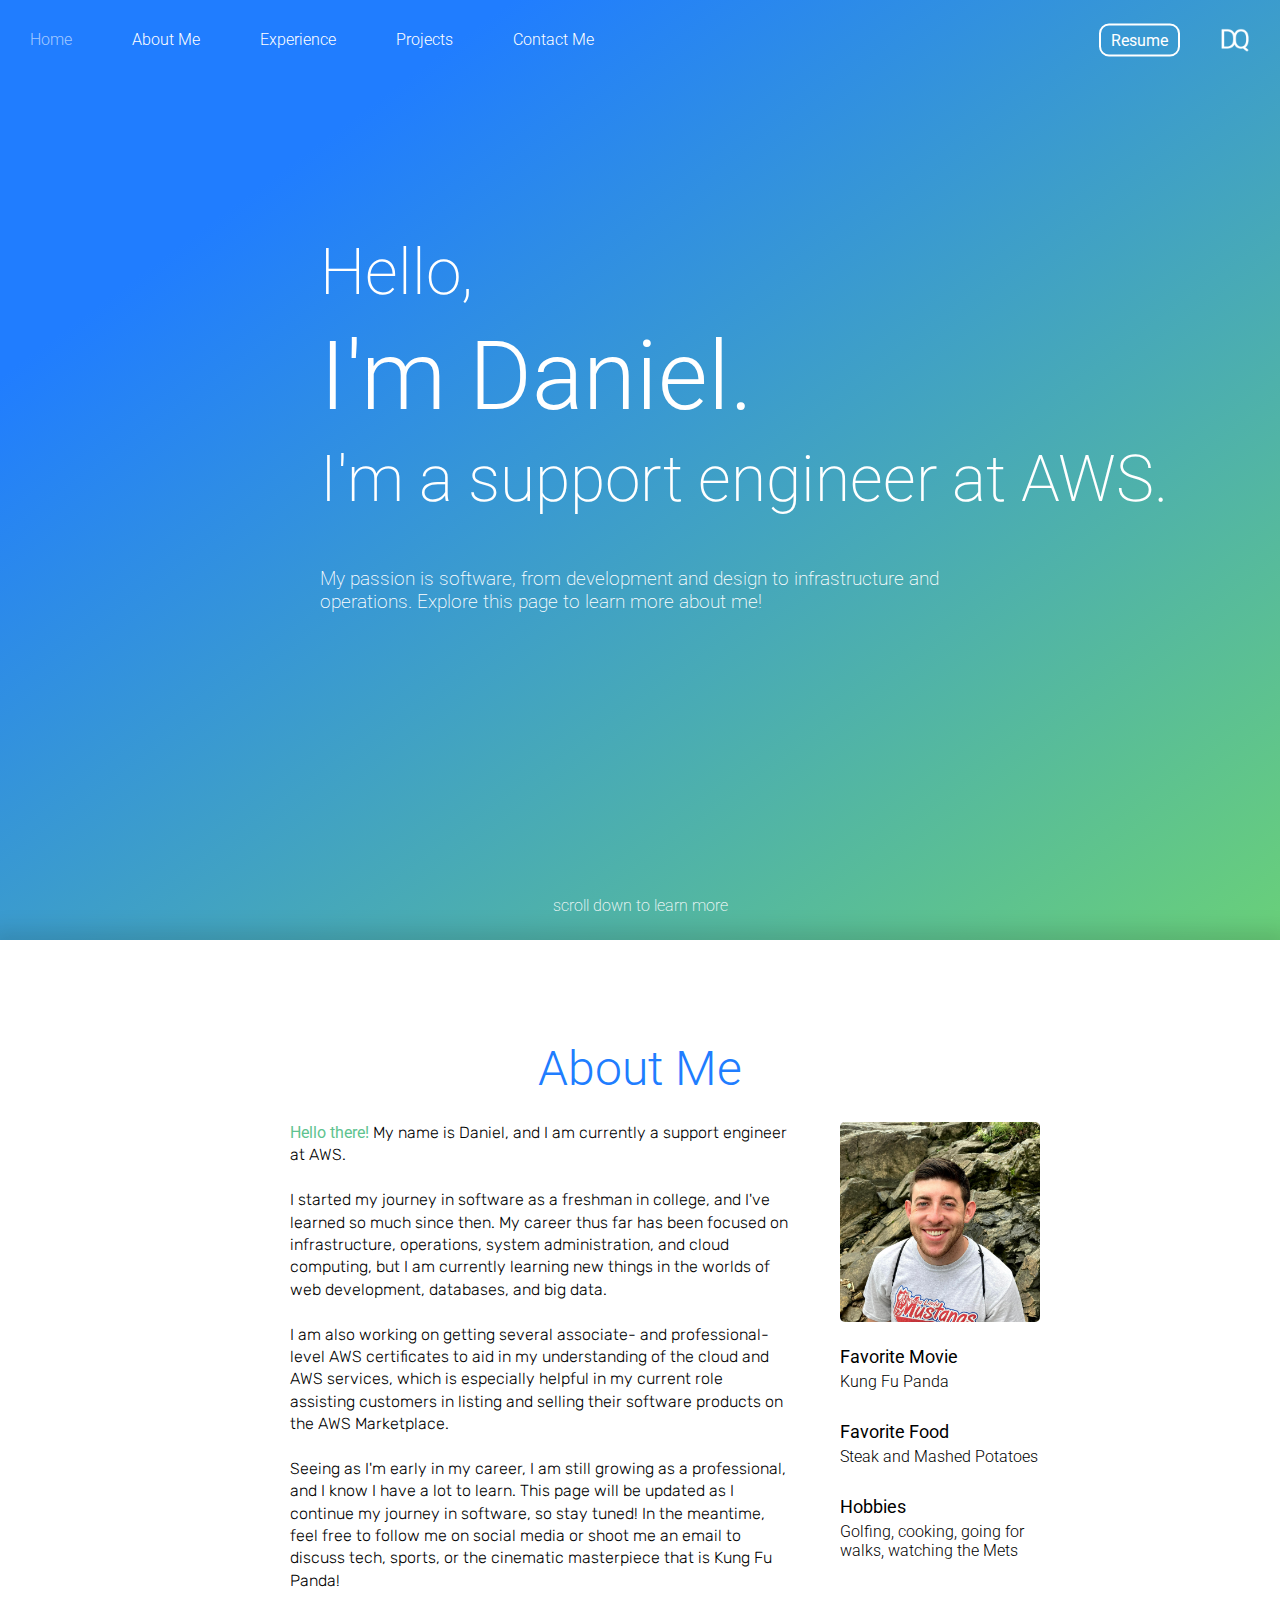
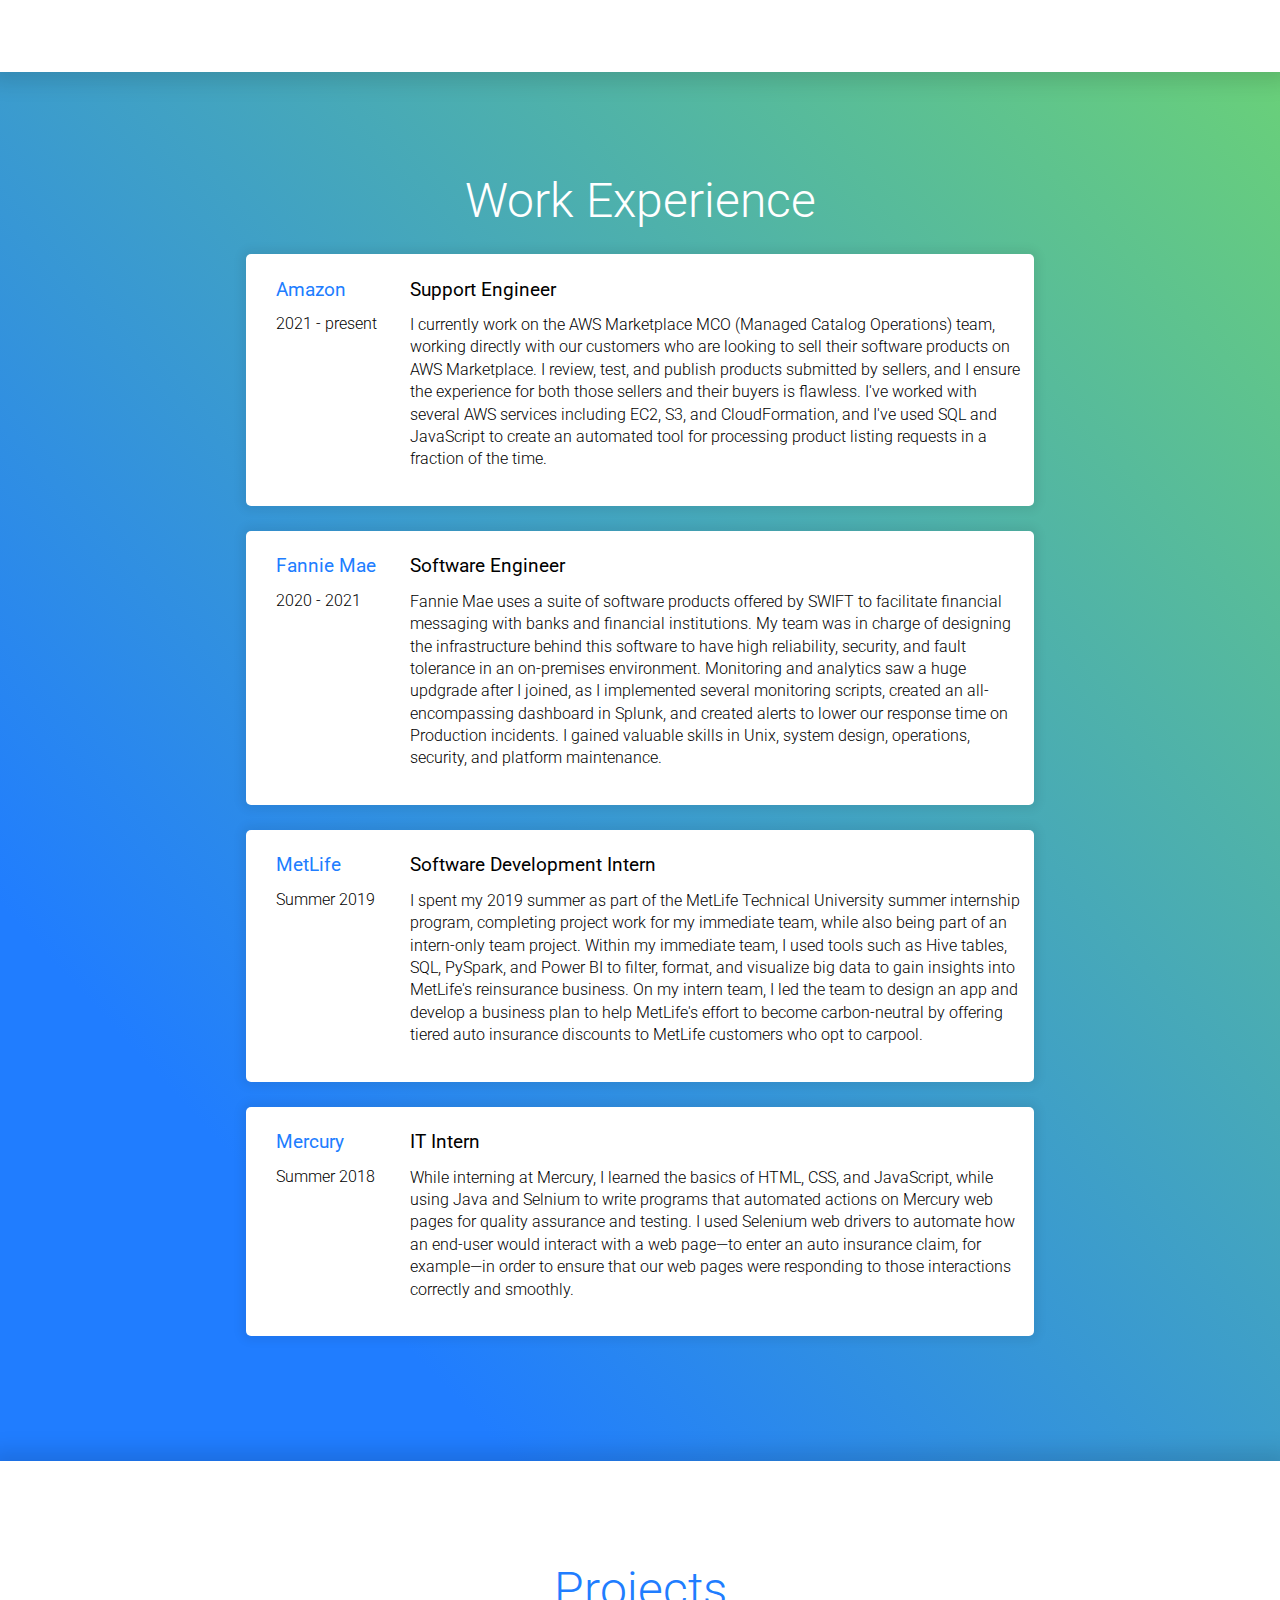
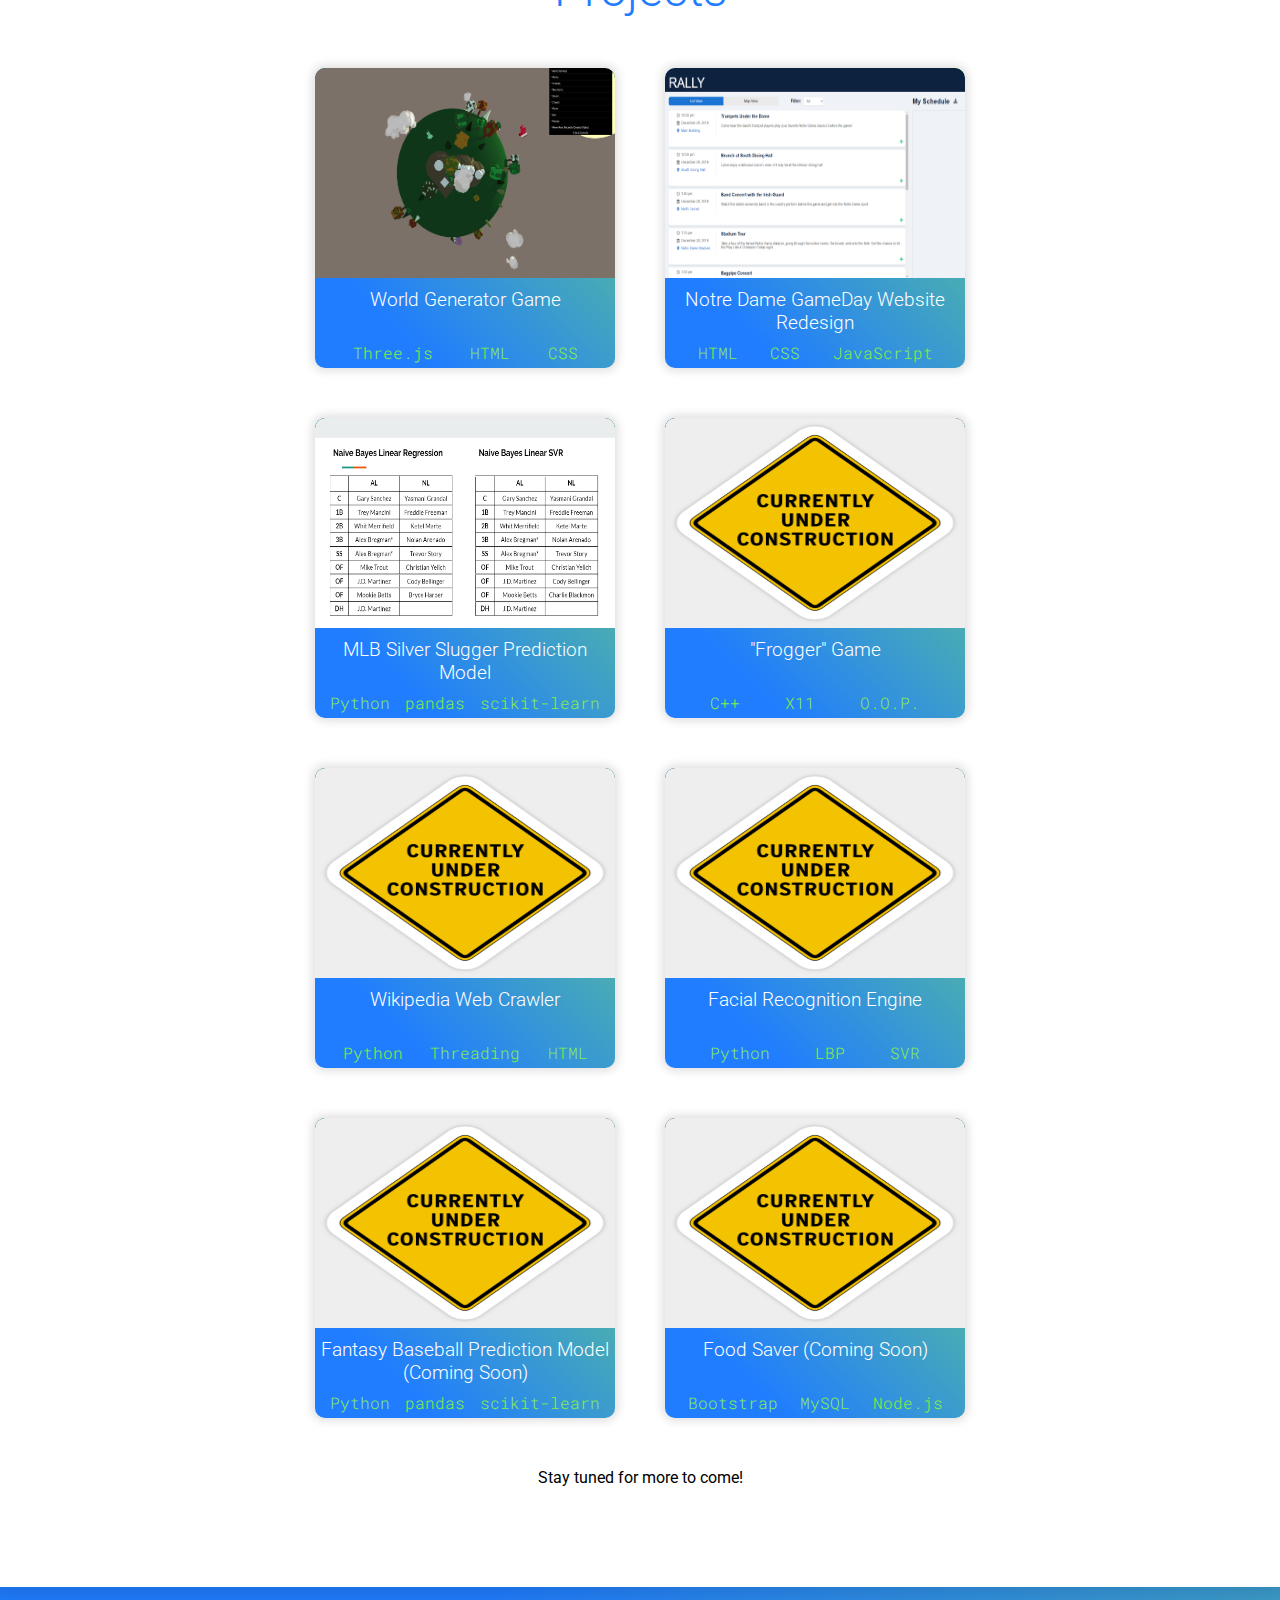
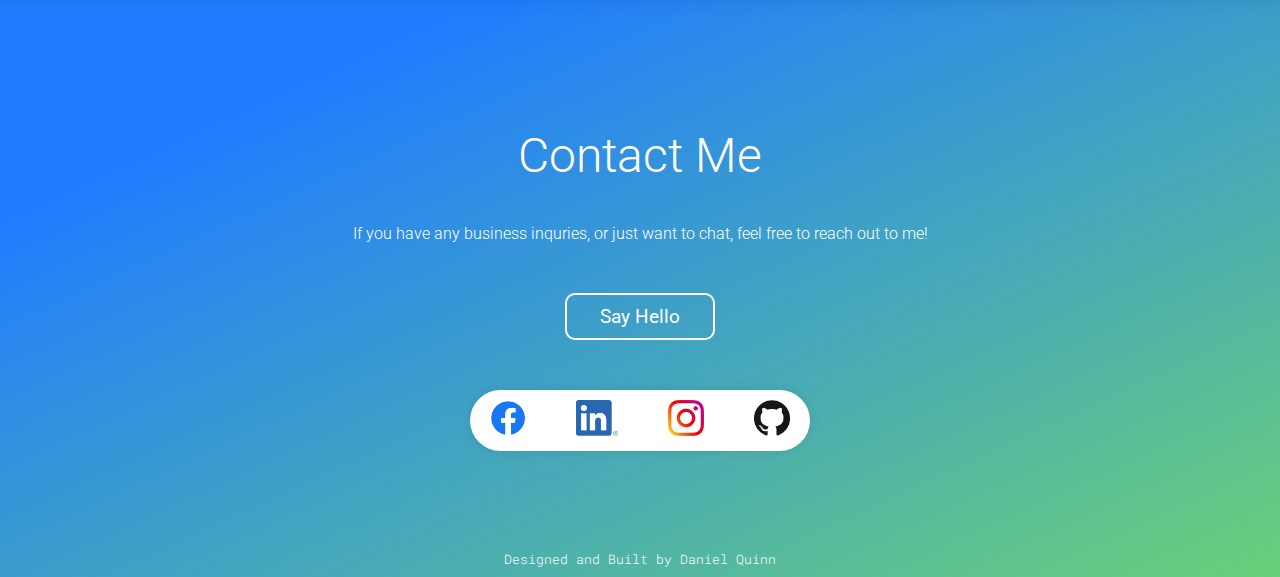
==== commit 2bae6dee: "Added Projects TBD" ====
--- a/index.html
+++ b/index.html
@@ -162,6 +162,56 @@
           <li class="project-tech-item">scikit-learn</li>
         </ul>
       </div>
+      <div class="project-item">
+        <img class="project-preview" src="images/under-construction.png" alt="world-generator-img"></img>
+        <h3 class="project-title">"Frogger" Game</h3>
+        <p class="project-desc">Coming soon!</p>
+        <ul class="project-tech">
+          <li class="project-tech-item">C++</li>
+          <li class="project-tech-item">X11</li>
+          <li class="project-tech-item">O.O.P.</li>
+        </ul>
+      </div>
+      <div class="project-item">
+        <img class="project-preview" src="images/under-construction.png" alt="world-generator-img"></img>
+        <h3 class="project-title">Wikipedia Web Crawler</h3>
+        <p class="project-desc">Coming soon!</p>
+        <ul class="project-tech">
+          <li class="project-tech-item">Python</li>
+          <li class="project-tech-item">Threading</li>
+          <li class="project-tech-item">HTML</li>
+        </ul>
+      </div>
+      <div class="project-item">
+        <img class="project-preview" src="images/under-construction.png" alt="world-generator-img"></img>
+        <h3 class="project-title">Facial Recognition Engine</h3>
+        <p class="project-desc">Coming soon!</p>
+        <ul class="project-tech">
+          <li class="project-tech-item">Python</li>
+          <li class="project-tech-item">LBP</li>
+          <li class="project-tech-item">SVR</li>
+        </ul>
+      </div>
+      <div class="project-item">
+        <img class="project-preview" src="images/under-construction.png" alt="world-generator-img"></img>
+        <h3 class="project-title">Fantasy Baseball Prediction Model (Coming Soon)</h3>
+        <p class="project-desc">Coming soon!</p>
+        <ul class="project-tech">
+          <li class="project-tech-item">Python</li>
+          <li class="project-tech-item">pandas</li>
+          <li class="project-tech-item">scikit-learn</li>
+        </ul>
+      </div>
+      <div class="project-item">
+        <img class="project-preview" src="images/under-construction.png" alt="world-generator-img"></img>
+        <h3 class="project-title">Food Saver (Coming Soon)</h3>
+        <p class="project-desc">Coming soon!</p>
+        <ul class="project-tech">
+          <li class="project-tech-item">Bootstrap</li>
+          <li class="project-tech-item">MySQL</li>
+          <li class="project-tech-item">Node.js</li>
+        </ul>
+      </div>
     </div>
     <p class="projects-note">Stay tuned for more to come!</p>
   </div>
--- a/css/styles.css
+++ b/css/styles.css
@@ -440,14 +440,6 @@
   grid-column: 2 / 3;
 }
 
-.experience-fm {
-  display: inline-block;
-  position: relative;
-  width: 100%;
-  grid-row: 1 / 2;
-  grid-column: 1 / 3;
-}
-
 #projects {
   background-color: #FFFFFF;
   box-shadow: 0 0 20px 10px #00000020;
@@ -473,23 +465,25 @@
   display: flex;
   flex-direction: row;
   flex-wrap: wrap;
-  justify-content: space-between;
+  justify-content: center;
+  gap: 50px;
   margin: 50px auto 0 auto;
   position: relative;
-  width: 1000px;
+  max-width: 1000px;
+  width: 75%;
 }
 
 .project-item {
   background-image: linear-gradient(to top right, #207DFF 20%, #85EF47 130%);
   background-color: #207DFF;
   border-radius: 10px;
-  box-shadow: 0 0 10px 2px #00000010;
+  box-shadow: 0 0 10px 3px #00000020;
   text-align: left;
   position: relative;
   overflow: hidden;
   width: 300px;
   height: 300px;
-  margin: 0;
+  margin: 0 0 0 0;
 }
 
 .project-preview {
@@ -497,7 +491,7 @@
   min-height: 210px;
   left: 50%;
   transform: translate(-50%, 0);
-  width: auto;
+  width: 100%;
   border-top-left-radius: 10px;
   border-top-right-radius: 10px;
   position: absolute;
@@ -522,6 +516,7 @@
 
 .project-desc {
   color: #FFFFFF;
+  background-color: #00000080;
   font-family: 'Roboto', sans-serif;
   font-weight: 300;
   font-size: 1rem;
